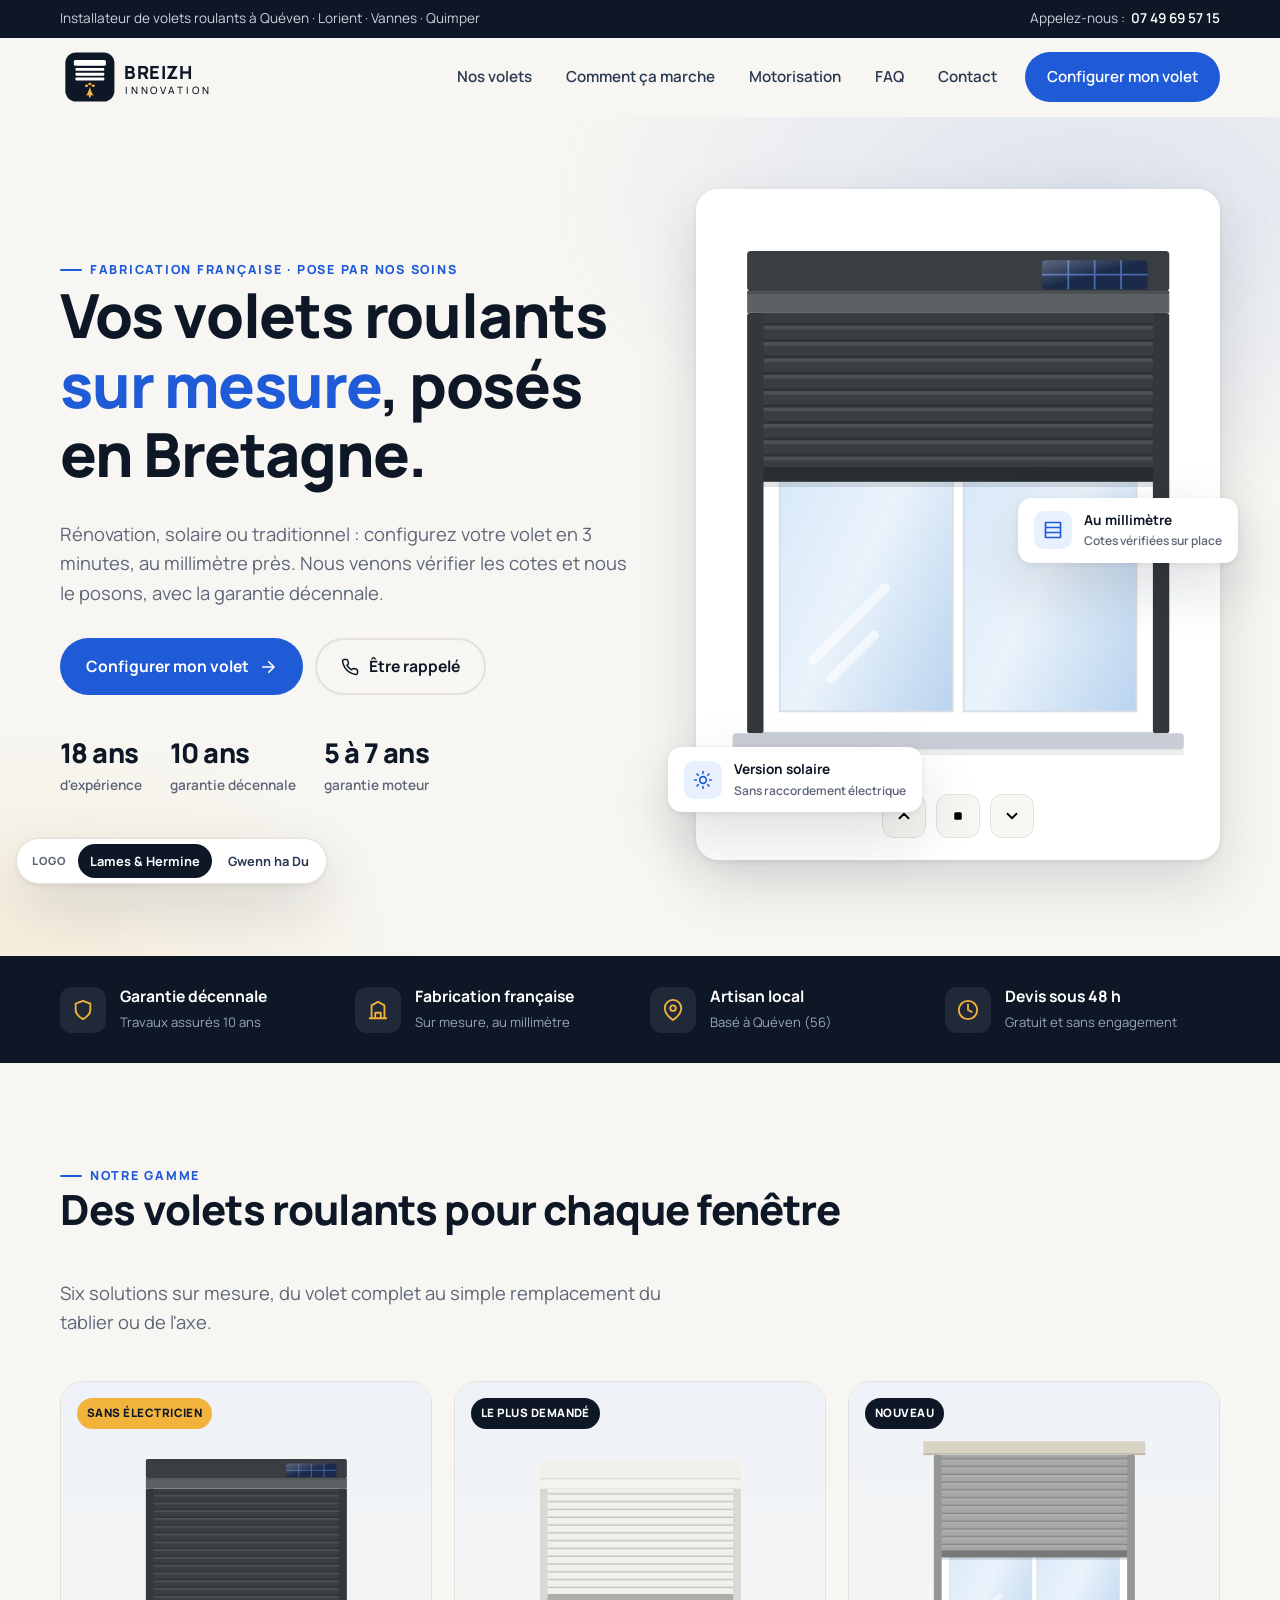
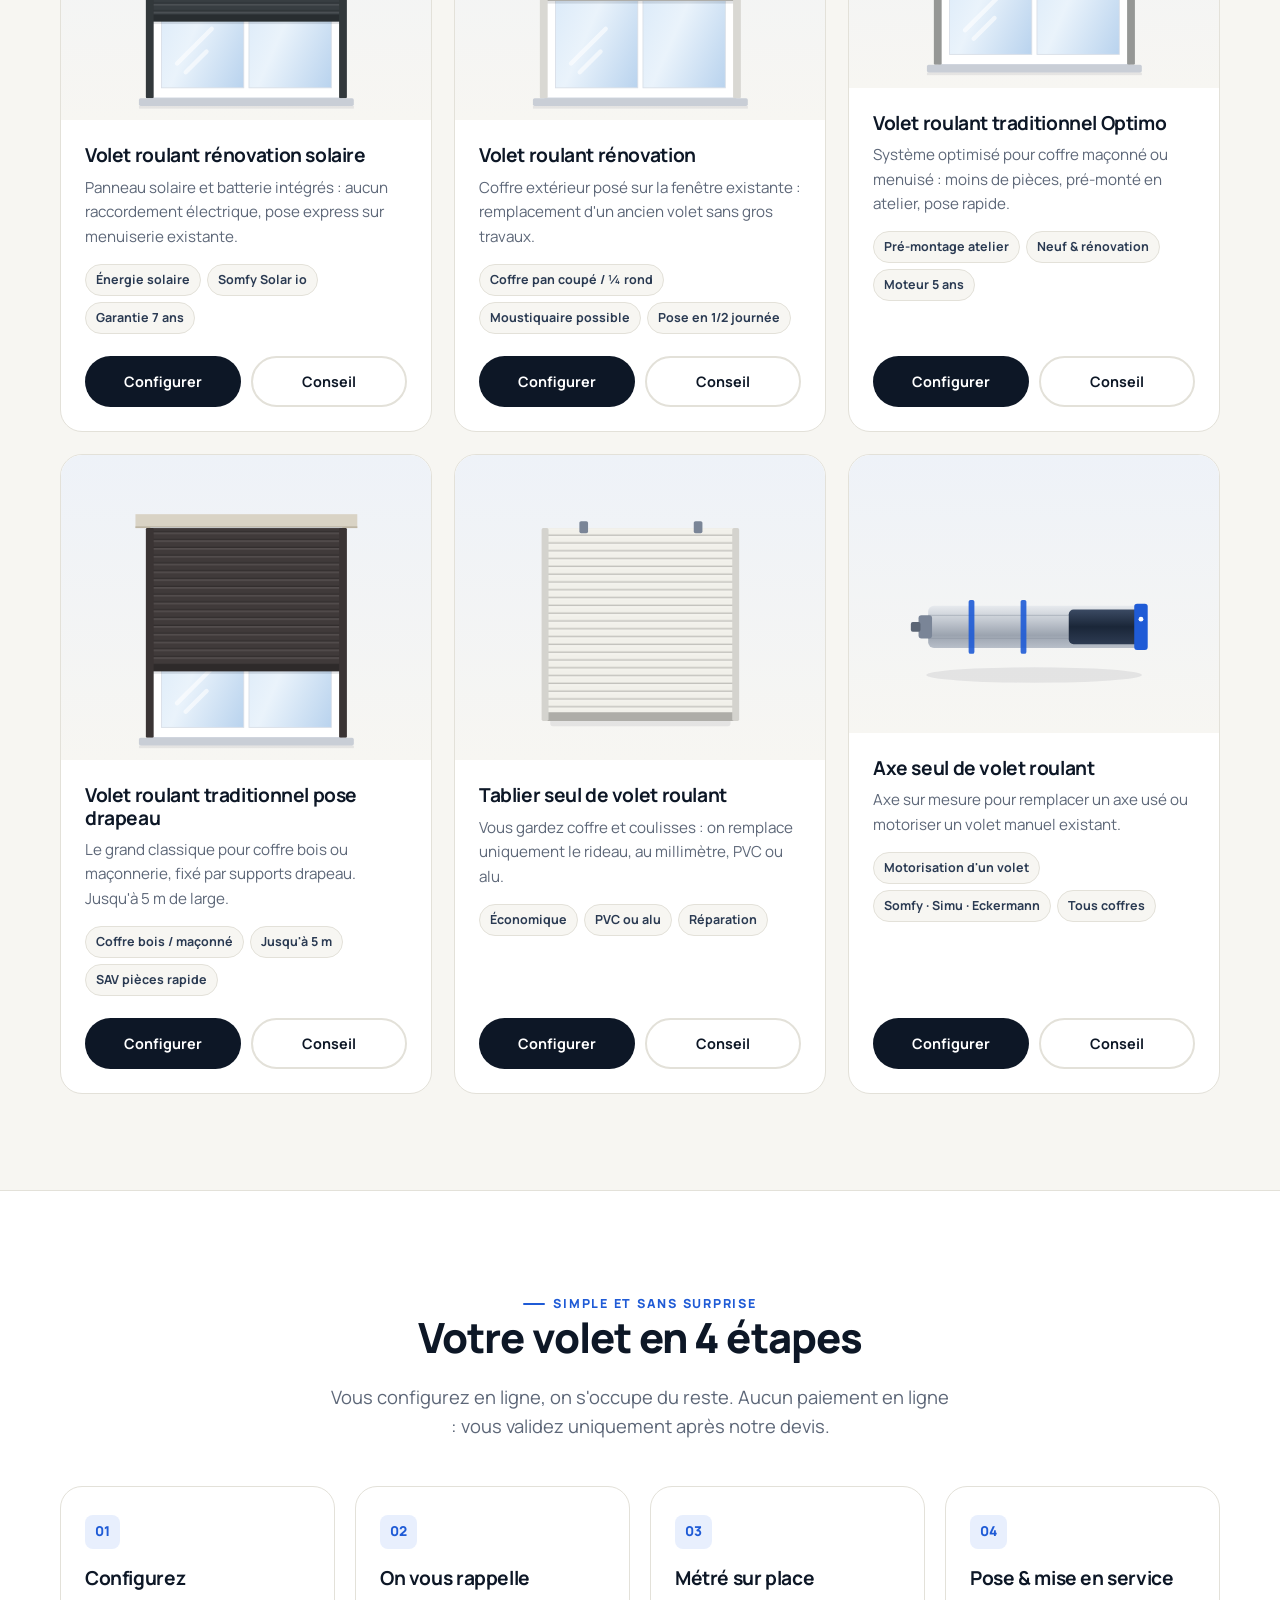
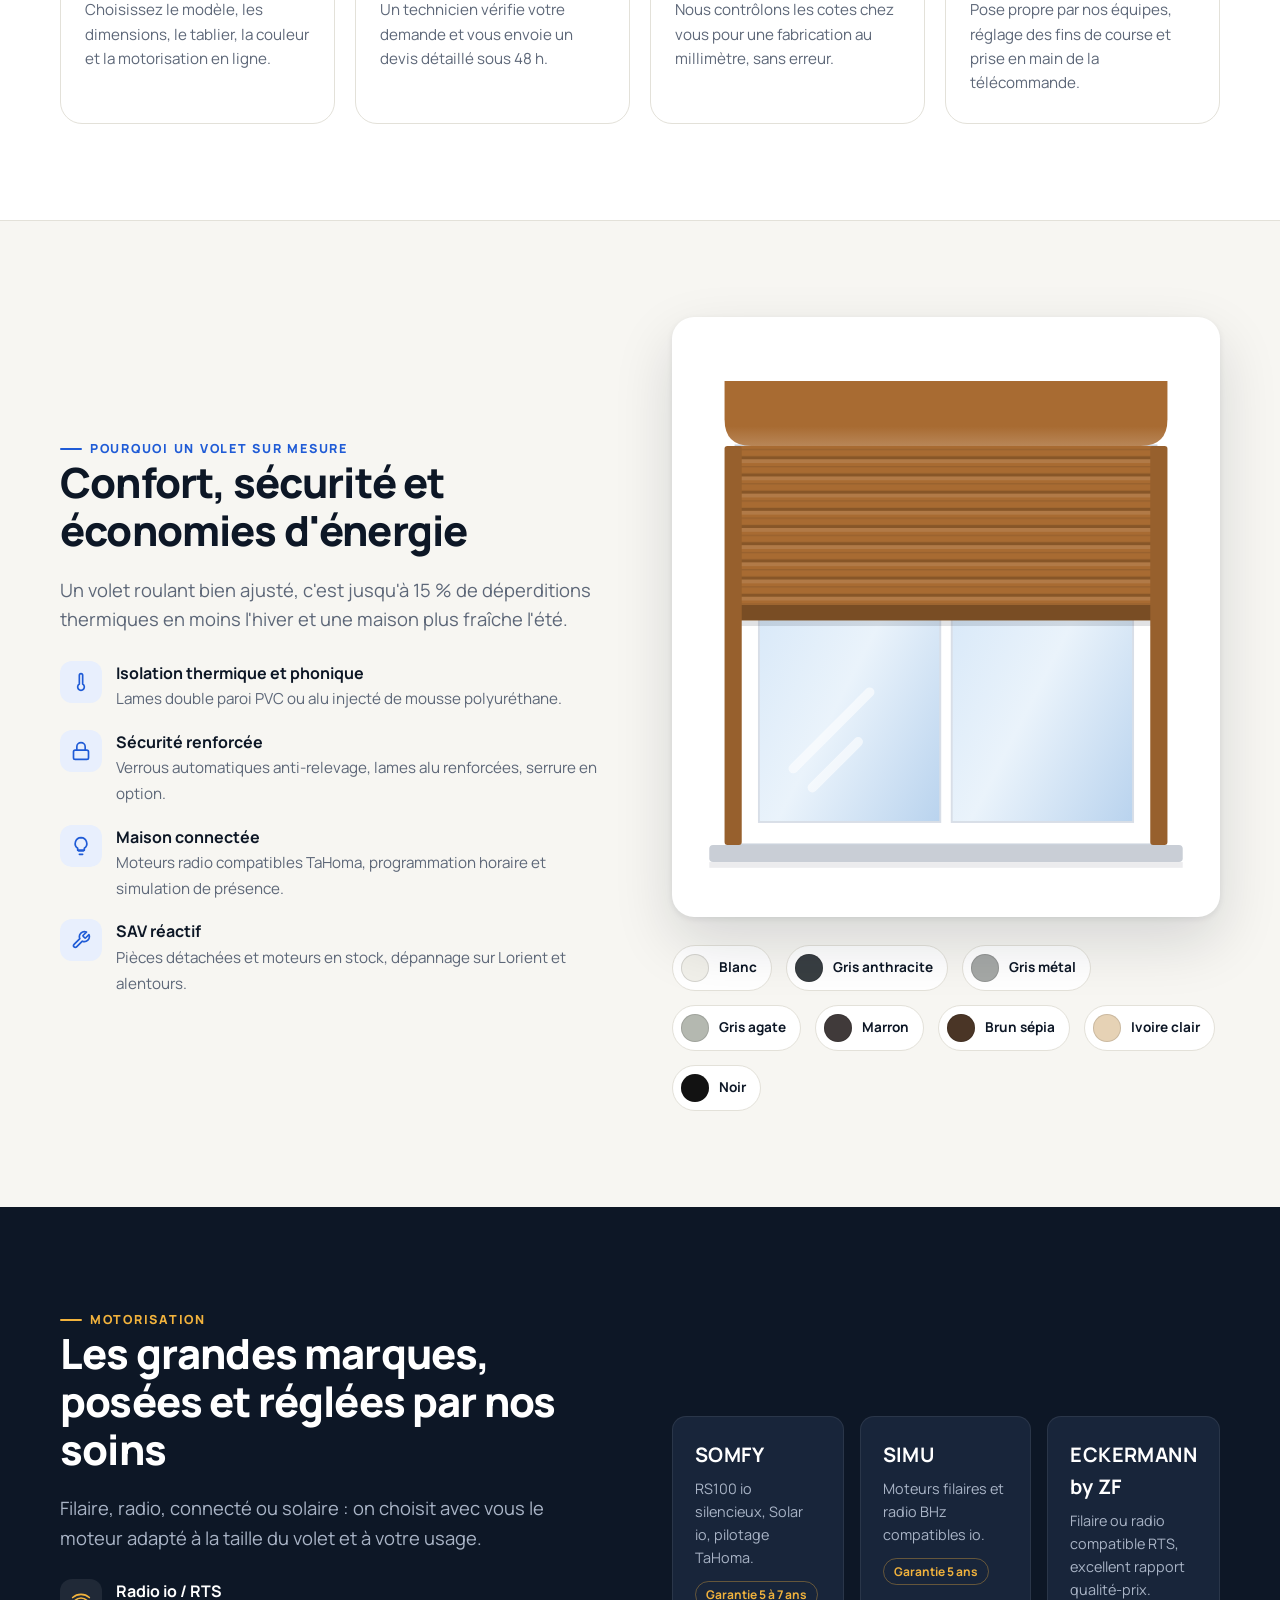
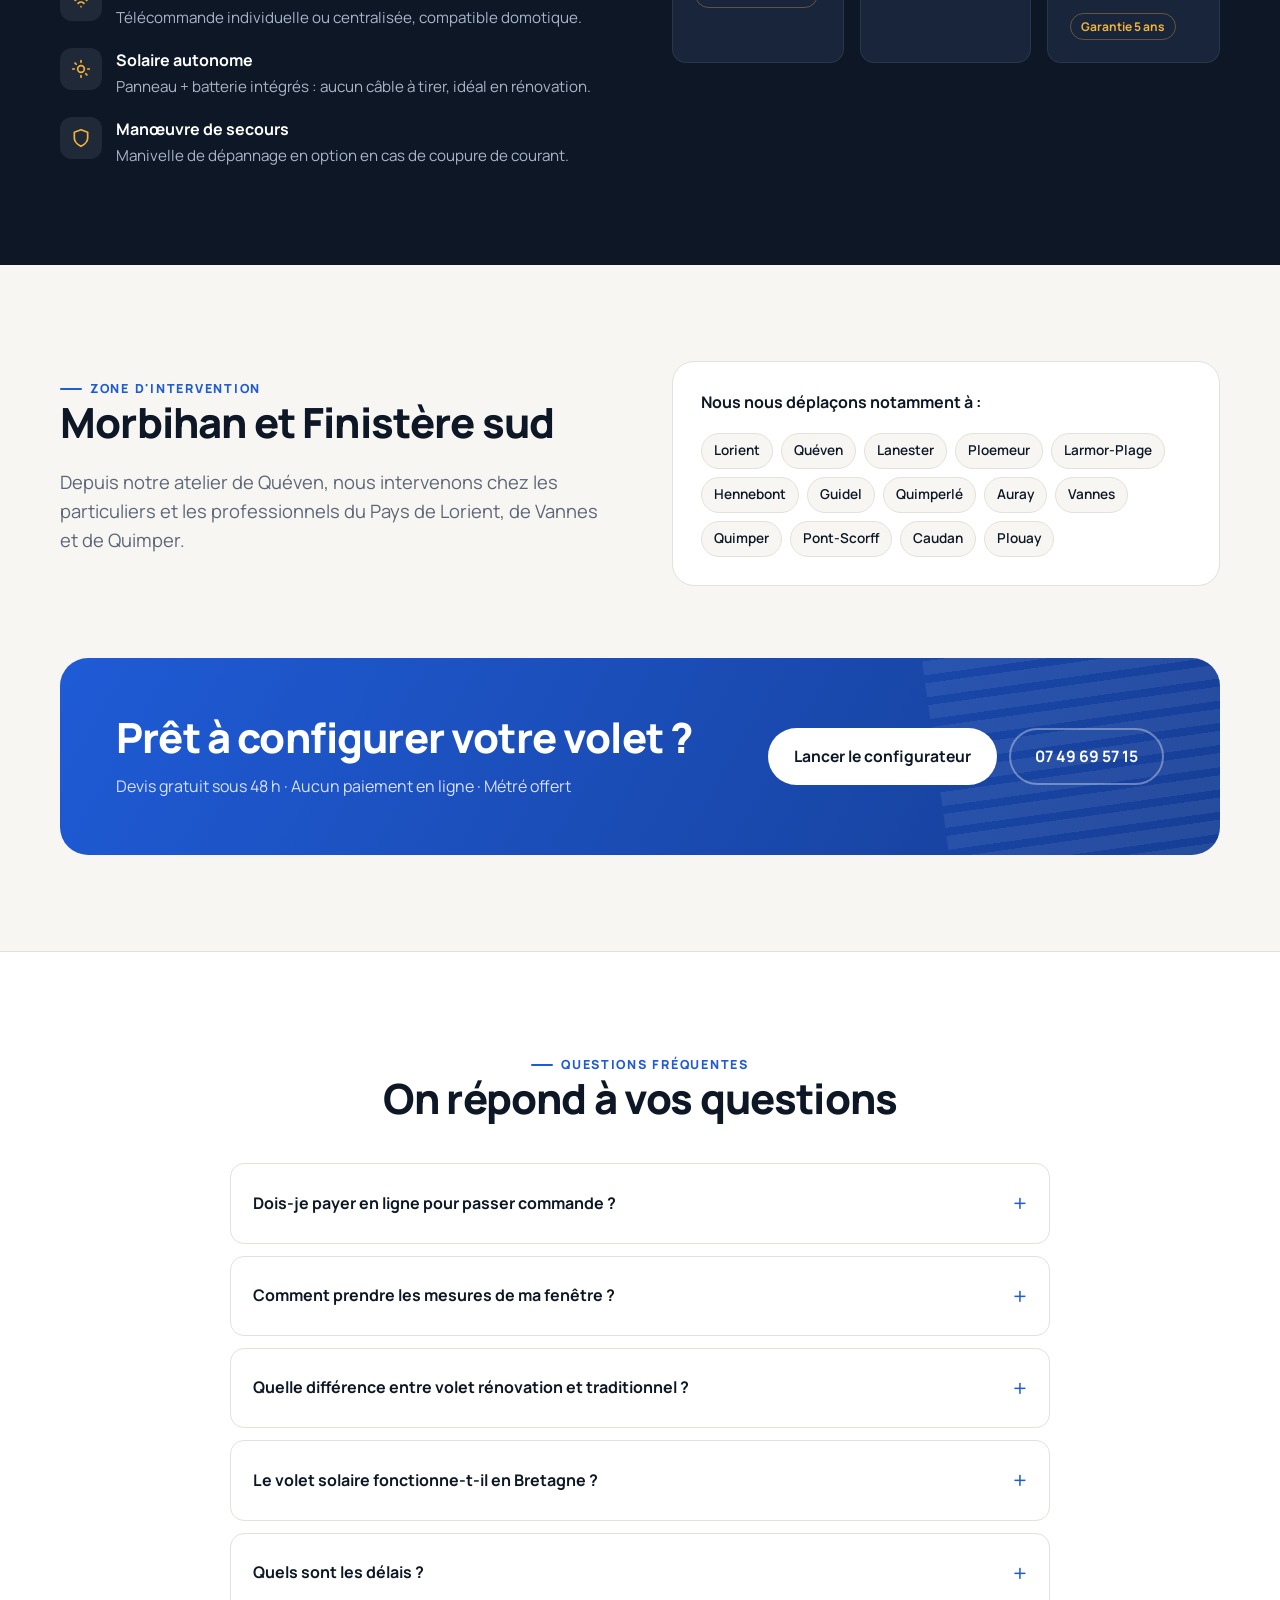
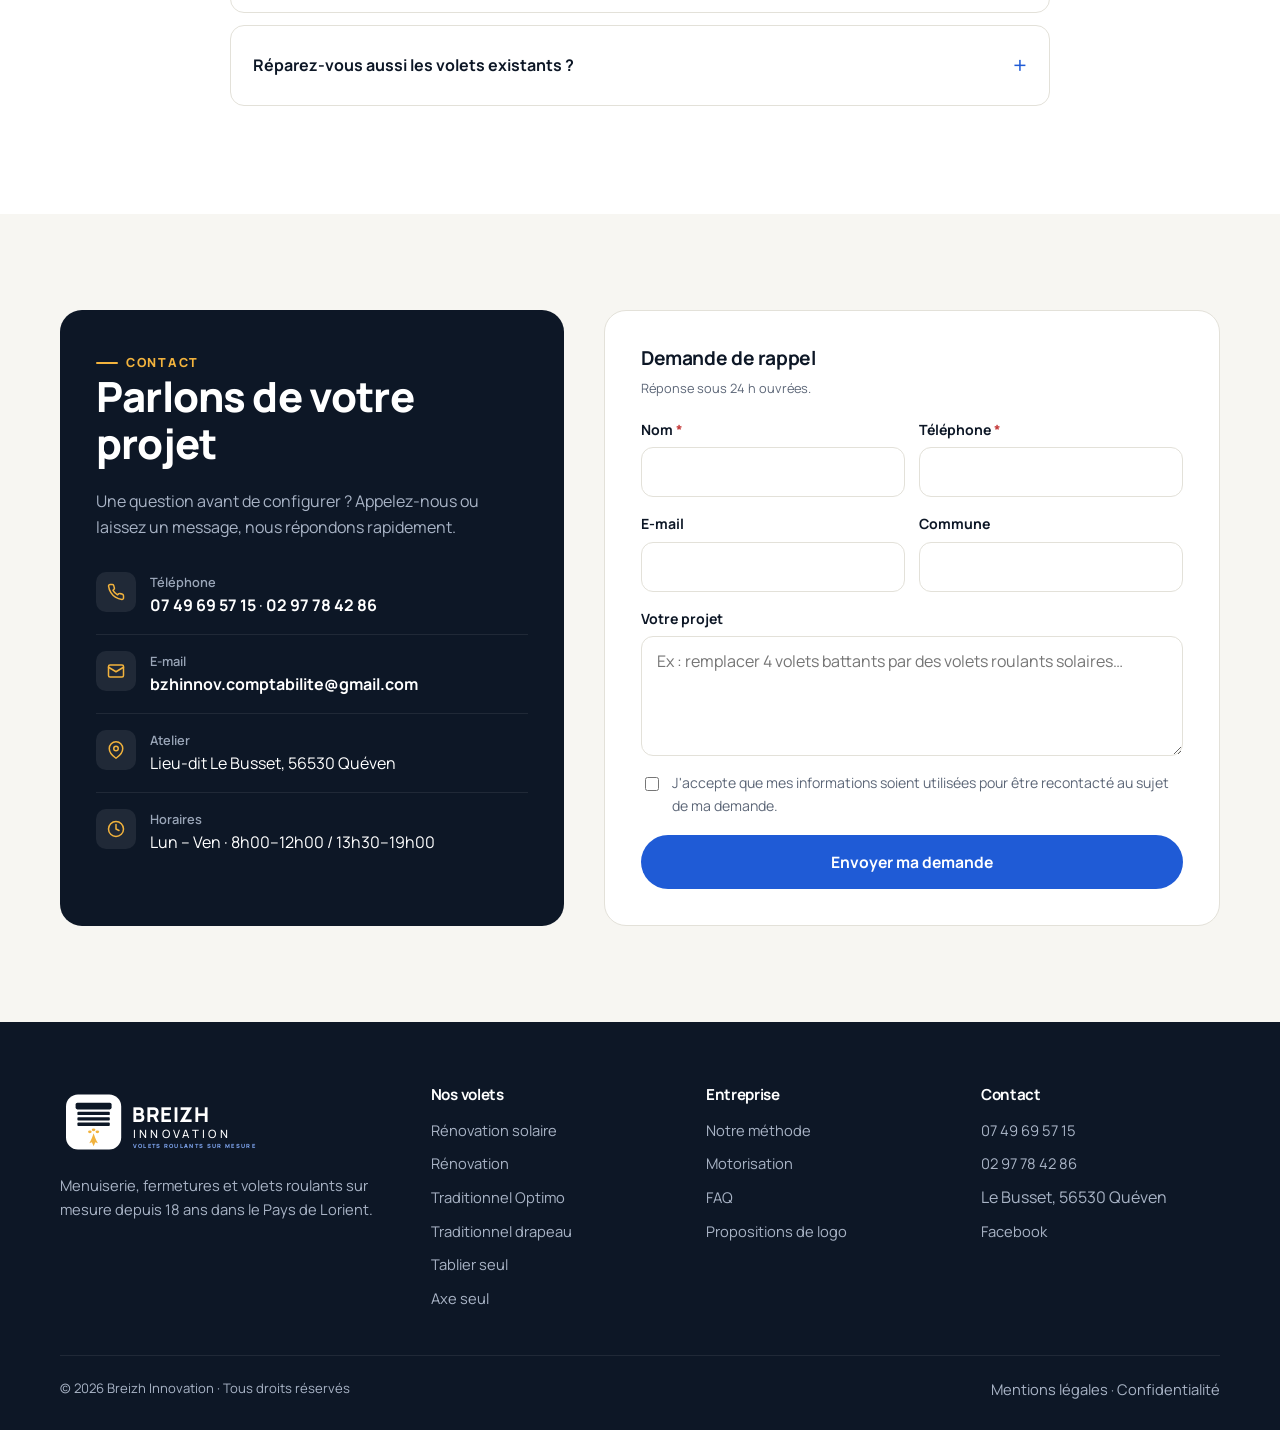
==== index.html @ 9091b559 "Site Breizh Innovation : volets roulants sur mesure Co-Authored-By: Claude Opus 5.5 <noreply@anthrop" ====
<!doctype html>
<html lang="fr">
<head>
<meta charset="utf-8">
<meta name="viewport" content="width=device-width, initial-scale=1">
<meta name="robots" content="noindex">
<title>Breizh Innovation — Volets roulants sur mesure à Lorient, Vannes, Quimper</title>
<meta name="description" content="Breizh Innovation, installateur de volets roulants sur mesure dans le Morbihan et le Finistère. Rénovation, solaire, traditionnel, motorisation Somfy, Simu, Eckermann. Devis gratuit en ligne.">
<link rel="icon" href="assets/favicon.svg" type="image/svg+xml">
<link rel="preconnect" href="https://fonts.googleapis.com">
<link rel="preconnect" href="https://fonts.gstatic.com" crossorigin>
<link href="https://fonts.googleapis.com/css2?family=Manrope:wght@400;500;600;700;800&display=swap" rel="stylesheet">
<link rel="stylesheet" href="assets/css/style.css">
</head>
<body>

<div class="topbar">
  <div class="container">
    <span class="hide-sm">Installateur de volets roulants à Quéven · Lorient · Vannes · Quimper</span>
    <span>Appelez-nous : <a href="tel:+33749695715">07 49 69 57 15</a></span>
  </div>
</div>

<header class="header">
  <div class="container">
    <a class="brand" href="index.html" aria-label="Breizh Innovation, accueil">
      <span class="brand-logo" data-logo="light"></span>
    </a>
    <button class="burger" aria-label="Menu" aria-expanded="false"><span></span><span></span><span></span></button>
    <nav class="nav" aria-label="Navigation principale">
      <a href="#produits">Nos volets</a>
      <a href="#methode">Comment ça marche</a>
      <a href="#motorisation">Motorisation</a>
      <a href="#faq">FAQ</a>
      <a href="#contact">Contact</a>
      <a class="btn btn-primary" href="commande.html">Configurer mon volet</a>
    </nav>
  </div>
</header>

<main>
  <!-- HERO -->
  <section class="hero">
    <div class="container">
      <div>
        <span class="eyebrow">Fabrication française · Pose par nos soins</span>
        <h1>Vos volets roulants <span>sur mesure</span>, posés en Bretagne.</h1>
        <p class="lead">Rénovation, solaire ou traditionnel : configurez votre volet en 3 minutes, au millimètre près. Nous venons vérifier les cotes et nous le posons, avec la garantie décennale.</p>
        <div class="hero-ctas">
          <a class="btn btn-primary" href="commande.html">
            Configurer mon volet
            <svg viewBox="0 0 24 24" fill="none" stroke="currentColor" stroke-width="2.2" stroke-linecap="round" stroke-linejoin="round"><path d="M5 12h14M13 5l7 7-7 7"/></svg>
          </a>
          <a class="btn btn-ghost" href="tel:+33749695715">
            <svg viewBox="0 0 24 24" fill="none" stroke="currentColor" stroke-width="2" stroke-linecap="round" stroke-linejoin="round"><path d="M22 16.9v3a2 2 0 0 1-2.2 2 19.8 19.8 0 0 1-8.6-3.1 19.5 19.5 0 0 1-6-6A19.8 19.8 0 0 1 2.1 4.2 2 2 0 0 1 4.1 2h3a2 2 0 0 1 2 1.7c.1.9.4 1.8.7 2.7a2 2 0 0 1-.5 2.1L8 9.8a16 16 0 0 0 6 6l1.3-1.3a2 2 0 0 1 2.1-.4c.9.3 1.8.6 2.7.7a2 2 0 0 1 1.7 2z"/></svg>
            Être rappelé
          </a>
        </div>
        <div class="hero-proof">
          <div><strong>18 ans</strong><small>d'expérience</small></div>
          <div><strong>10 ans</strong><small>garantie décennale</small></div>
          <div><strong>5 à 7 ans</strong><small>garantie moteur</small></div>
        </div>
      </div>

      <div class="hero-visual">
        <div class="hero-card">
          <div id="heroShutter" aria-live="off"></div>
          <div class="hero-remote" aria-label="Télécommande de démonstration">
            <button type="button" data-dir="up" aria-label="Ouvrir le volet"><svg viewBox="0 0 24 24" fill="none" stroke="currentColor" stroke-width="2.4" stroke-linecap="round" stroke-linejoin="round"><path d="m18 15-6-6-6 6"/></svg></button>
            <button type="button" data-dir="stop" aria-label="Arrêter le volet"><svg viewBox="0 0 24 24" fill="currentColor"><rect x="7" y="7" width="10" height="10" rx="2"/></svg></button>
            <button type="button" data-dir="down" aria-label="Fermer le volet"><svg viewBox="0 0 24 24" fill="none" stroke="currentColor" stroke-width="2.4" stroke-linecap="round" stroke-linejoin="round"><path d="m6 9 6 6 6-6"/></svg></button>
          </div>
        </div>
        <div class="hero-badge b1">
          <span class="ico"><svg viewBox="0 0 24 24" fill="none" stroke="currentColor" stroke-width="2" stroke-linecap="round" stroke-linejoin="round"><circle cx="12" cy="12" r="4"/><path d="M12 2v2M12 20v2M4.9 4.9l1.4 1.4M17.7 17.7l1.4 1.4M2 12h2M20 12h2M4.9 19.1l1.4-1.4M17.7 6.3l1.4-1.4"/></svg></span>
          <div>Version solaire<small>Sans raccordement électrique</small></div>
        </div>
        <div class="hero-badge b2">
          <span class="ico"><svg viewBox="0 0 24 24" fill="none" stroke="currentColor" stroke-width="2" stroke-linecap="round" stroke-linejoin="round"><path d="M21 3H3v18h18zM3 9h18M3 15h18"/></svg></span>
          <div>Au millimètre<small>Cotes vérifiées sur place</small></div>
        </div>
      </div>
    </div>
  </section>

  <!-- TRUST -->
  <section class="trust" aria-label="Nos engagements">
    <div class="container">
      <div class="trust-item"><span class="ico"><svg viewBox="0 0 24 24" fill="none" stroke="currentColor" stroke-width="2" stroke-linecap="round" stroke-linejoin="round"><path d="M12 22s8-4 8-10V5l-8-3-8 3v7c0 6 8 10 8 10z"/></svg></span><div><strong>Garantie décennale</strong><small>Travaux assurés 10 ans</small></div></div>
      <div class="trust-item"><span class="ico"><svg viewBox="0 0 24 24" fill="none" stroke="currentColor" stroke-width="2" stroke-linecap="round" stroke-linejoin="round"><path d="M3 21h18M5 21V7l7-4 7 4v14M9 21v-6h6v6"/></svg></span><div><strong>Fabrication française</strong><small>Sur mesure, au millimètre</small></div></div>
      <div class="trust-item"><span class="ico"><svg viewBox="0 0 24 24" fill="none" stroke="currentColor" stroke-width="2" stroke-linecap="round" stroke-linejoin="round"><path d="M21 10c0 7-9 13-9 13s-9-6-9-13a9 9 0 0 1 18 0z"/><circle cx="12" cy="10" r="3"/></svg></span><div><strong>Artisan local</strong><small>Basé à Quéven (56)</small></div></div>
      <div class="trust-item"><span class="ico"><svg viewBox="0 0 24 24" fill="none" stroke="currentColor" stroke-width="2" stroke-linecap="round" stroke-linejoin="round"><circle cx="12" cy="12" r="10"/><path d="M12 6v6l4 2"/></svg></span><div><strong>Devis sous 48 h</strong><small>Gratuit et sans engagement</small></div></div>
    </div>
  </section>

  <!-- PRODUITS -->
  <section class="section" id="produits">
    <div class="container">
      <div class="section-head">
        <div>
          <span class="eyebrow">Notre gamme</span>
          <h2>Des volets roulants pour chaque fenêtre</h2>
        </div>
        <p class="lead">Six solutions sur mesure, du volet complet au simple remplacement du tablier ou de l'axe.</p>
      </div>
      <div class="products" id="productGrid"></div>
    </div>
  </section>

  <!-- METHODE -->
  <section class="section" id="methode" style="background:#fff;border-top:1px solid var(--line);border-bottom:1px solid var(--line)">
    <div class="container">
      <div class="center" style="margin-bottom:44px">
        <span class="eyebrow">Simple et sans surprise</span>
        <h2>Votre volet en 4 étapes</h2>
        <p class="lead">Vous configurez en ligne, on s'occupe du reste. Aucun paiement en ligne : vous validez uniquement après notre devis.</p>
      </div>
      <div class="steps">
        <div class="step reveal"><h3>Configurez</h3><p>Choisissez le modèle, les dimensions, le tablier, la couleur et la motorisation en ligne.</p></div>
        <div class="step reveal"><h3>On vous rappelle</h3><p>Un technicien vérifie votre demande et vous envoie un devis détaillé sous 48 h.</p></div>
        <div class="step reveal"><h3>Métré sur place</h3><p>Nous contrôlons les cotes chez vous pour une fabrication au millimètre, sans erreur.</p></div>
        <div class="step reveal"><h3>Pose & mise en service</h3><p>Pose propre par nos équipes, réglage des fins de course et prise en main de la télécommande.</p></div>
      </div>
    </div>
  </section>

  <!-- AVANTAGES -->
  <section class="section">
    <div class="container split">
      <div class="reveal">
        <span class="eyebrow">Pourquoi un volet sur mesure</span>
        <h2>Confort, sécurité et économies d'énergie</h2>
        <p class="lead">Un volet roulant bien ajusté, c'est jusqu'à 15 % de déperditions thermiques en moins l'hiver et une maison plus fraîche l'été.</p>
        <ul class="feature-list">
          <li><span class="ico"><svg viewBox="0 0 24 24" fill="none" stroke="currentColor" stroke-width="2" stroke-linecap="round" stroke-linejoin="round"><path d="M14 4v10.5a4 4 0 1 1-4 0V4a2 2 0 0 1 4 0z"/></svg></span><div><strong>Isolation thermique et phonique</strong><span>Lames double paroi PVC ou alu injecté de mousse polyuréthane.</span></div></li>
          <li><span class="ico"><svg viewBox="0 0 24 24" fill="none" stroke="currentColor" stroke-width="2" stroke-linecap="round" stroke-linejoin="round"><rect x="3" y="11" width="18" height="11" rx="2"/><path d="M7 11V7a5 5 0 0 1 10 0v4"/></svg></span><div><strong>Sécurité renforcée</strong><span>Verrous automatiques anti-relevage, lames alu renforcées, serrure en option.</span></div></li>
          <li><span class="ico"><svg viewBox="0 0 24 24" fill="none" stroke="currentColor" stroke-width="2" stroke-linecap="round" stroke-linejoin="round"><path d="M9 18h6M10 22h4M12 2a7 7 0 0 0-4 12.7V17h8v-2.3A7 7 0 0 0 12 2z"/></svg></span><div><strong>Maison connectée</strong><span>Moteurs radio compatibles TaHoma, programmation horaire et simulation de présence.</span></div></li>
          <li><span class="ico"><svg viewBox="0 0 24 24" fill="none" stroke="currentColor" stroke-width="2" stroke-linecap="round" stroke-linejoin="round"><path d="M14.7 6.3a1 1 0 0 0 0 1.4l1.6 1.6a1 1 0 0 0 1.4 0l3.8-3.8a6 6 0 0 1-7.9 7.9l-6.9 6.9a2.1 2.1 0 0 1-3-3l6.9-6.9a6 6 0 0 1 7.9-7.9z"/></svg></span><div><strong>SAV réactif</strong><span>Pièces détachées et moteurs en stock, dépannage sur Lorient et alentours.</span></div></li>
        </ul>
      </div>
      <div class="reveal">
        <div class="hero-card">
          <div data-shutter='{"color":"chene","open":0.55,"coffre":"quart","ratio":0.95}'></div>
        </div>
        <div class="swatch-band" id="swatchBand"></div>
      </div>
    </div>
  </section>

  <!-- MOTORISATION -->
  <section class="section dark" id="motorisation">
    <div class="container split">
      <div class="reveal">
        <span class="eyebrow">Motorisation</span>
        <h2>Les grandes marques, posées et réglées par nos soins</h2>
        <p class="lead">Filaire, radio, connecté ou solaire : on choisit avec vous le moteur adapté à la taille du volet et à votre usage.</p>
        <ul class="feature-list">
          <li><span class="ico"><svg viewBox="0 0 24 24" fill="none" stroke="currentColor" stroke-width="2" stroke-linecap="round" stroke-linejoin="round"><path d="M5 12.5a10 10 0 0 1 14 0M8.5 16a5 5 0 0 1 7 0M2 9a15 15 0 0 1 20 0M12 20h.01"/></svg></span><div><strong>Radio io / RTS</strong><span>Télécommande individuelle ou centralisée, compatible domotique.</span></div></li>
          <li><span class="ico"><svg viewBox="0 0 24 24" fill="none" stroke="currentColor" stroke-width="2" stroke-linecap="round" stroke-linejoin="round"><circle cx="12" cy="12" r="4"/><path d="M12 2v2M12 20v2M4.9 4.9l1.4 1.4M17.7 17.7l1.4 1.4M2 12h2M20 12h2"/></svg></span><div><strong>Solaire autonome</strong><span>Panneau + batterie intégrés : aucun câble à tirer, idéal en rénovation.</span></div></li>
          <li><span class="ico"><svg viewBox="0 0 24 24" fill="none" stroke="currentColor" stroke-width="2" stroke-linecap="round" stroke-linejoin="round"><path d="M12 22s8-4 8-10V5l-8-3-8 3v7c0 6 8 10 8 10z"/></svg></span><div><strong>Manœuvre de secours</strong><span>Manivelle de dépannage en option en cas de coupure de courant.</span></div></li>
        </ul>
      </div>
      <div class="motors reveal">
        <div class="motor"><strong>SOMFY</strong><p>RS100 io silencieux, Solar io, pilotage TaHoma.</p><span class="pill">Garantie 5 à 7 ans</span></div>
        <div class="motor"><strong>SIMU</strong><p>Moteurs filaires et radio BHz compatibles io.</p><span class="pill">Garantie 5 ans</span></div>
        <div class="motor"><strong>ECKERMANN by ZF</strong><p>Filaire ou radio compatible RTS, excellent rapport qualité-prix.</p><span class="pill">Garantie 5 ans</span></div>
      </div>
    </div>
  </section>

  <!-- ZONE + CTA -->
  <section class="section">
    <div class="container">
      <div class="split" style="margin-bottom:72px">
        <div class="reveal">
          <span class="eyebrow">Zone d'intervention</span>
          <h2>Morbihan et Finistère sud</h2>
          <p class="lead">Depuis notre atelier de Quéven, nous intervenons chez les particuliers et les professionnels du Pays de Lorient, de Vannes et de Quimper.</p>
        </div>
        <div class="zone-card reveal">
          <strong>Nous nous déplaçons notamment à :</strong>
          <div class="cities">
            <span>Lorient</span><span>Quéven</span><span>Lanester</span><span>Ploemeur</span><span>Larmor-Plage</span><span>Hennebont</span><span>Guidel</span><span>Quimperlé</span><span>Auray</span><span>Vannes</span><span>Quimper</span><span>Pont-Scorff</span><span>Caudan</span><span>Plouay</span>
          </div>
        </div>
      </div>
      <div class="cta-band reveal">
        <div style="position:relative;z-index:1">
          <h2>Prêt à configurer votre volet ?</h2>
          <p>Devis gratuit sous 48 h · Aucun paiement en ligne · Métré offert</p>
        </div>
        <div class="actions">
          <a class="btn btn-light" href="commande.html">Lancer le configurateur</a>
          <a class="btn btn-outline-light" href="tel:+33749695715">07 49 69 57 15</a>
        </div>
      </div>
    </div>
  </section>

  <!-- FAQ -->
  <section class="section" id="faq" style="background:#fff;border-top:1px solid var(--line)">
    <div class="container">
      <div class="center" style="margin-bottom:40px">
        <span class="eyebrow">Questions fréquentes</span>
        <h2>On répond à vos questions</h2>
      </div>
      <div class="faq">
        <details><summary>Dois-je payer en ligne pour passer commande ?</summary><p>Non. Le configurateur nous transmet votre demande. Nous vous rappelons, vérifions les cotes sur place puis vous envoyons un devis définitif. Le règlement se fait directement avec nous, une fois le devis accepté.</p></details>
        <details><summary>Comment prendre les mesures de ma fenêtre ?</summary><p>Indiquez des cotes approximatives en millimètres : largeur et hauteur de la fenêtre ou de l'ancien volet. Pas d'inquiétude, un technicien Breizh Innovation passe toujours vérifier les dimensions avant la fabrication.</p></details>
        <details><summary>Quelle différence entre volet rénovation et traditionnel ?</summary><p>Le volet rénovation possède un coffre visible posé à l'extérieur, sur la fenêtre existante : idéal pour remplacer d'anciens volets sans travaux. Le volet traditionnel s'intègre dans un coffre déjà présent (bois ou maçonnerie), le plus souvent en construction neuve.</p></details>
        <details><summary>Le volet solaire fonctionne-t-il en Bretagne ?</summary><p>Oui. La batterie offre une grande autonomie même par faible ensoleillement : le panneau a seulement besoin de lumière du jour, pas de plein soleil. C'est la solution idéale quand il n'y a pas d'alimentation électrique près de la fenêtre.</p></details>
        <details><summary>Quels sont les délais ?</summary><p>Comptez en général 2 à 4 semaines entre la validation du devis et la pose, selon le modèle et la saison. Les tabliers et axes seuls sont souvent plus rapides.</p></details>
        <details><summary>Réparez-vous aussi les volets existants ?</summary><p>Oui, Breizh Innovation assure le dépannage et la réparation de volets roulants toutes marques : changement de moteur, d'axe, de lames ou de tablier complet.</p></details>
      </div>
    </div>
  </section>

  <!-- CONTACT -->
  <section class="section" id="contact">
    <div class="container contact-grid">
      <div class="info-card reveal">
        <span class="eyebrow" style="color:var(--gold)">Contact</span>
        <h2 style="color:#fff">Parlons de votre projet</h2>
        <p style="color:#A9B4C6">Une question avant de configurer ? Appelez-nous ou laissez un message, nous répondons rapidement.</p>
        <div class="info-row"><span class="ico"><svg viewBox="0 0 24 24" fill="none" stroke="currentColor" stroke-width="2" stroke-linecap="round" stroke-linejoin="round"><path d="M22 16.9v3a2 2 0 0 1-2.2 2 19.8 19.8 0 0 1-8.6-3.1 19.5 19.5 0 0 1-6-6A19.8 19.8 0 0 1 2.1 4.2 2 2 0 0 1 4.1 2h3a2 2 0 0 1 2 1.7c.1.9.4 1.8.7 2.7a2 2 0 0 1-.5 2.1L8 9.8a16 16 0 0 0 6 6l1.3-1.3a2 2 0 0 1 2.1-.4c.9.3 1.8.6 2.7.7a2 2 0 0 1 1.7 2z"/></svg></span><div><small>Téléphone</small><a href="tel:+33749695715">07 49 69 57 15</a> · <a href="tel:+33297784286">02 97 78 42 86</a></div></div>
        <div class="info-row"><span class="ico"><svg viewBox="0 0 24 24" fill="none" stroke="currentColor" stroke-width="2" stroke-linecap="round" stroke-linejoin="round"><rect x="2" y="4" width="20" height="16" rx="2"/><path d="m22 7-10 6L2 7"/></svg></span><div><small>E-mail</small><a href="mailto:bzhinnov.comptabilite@gmail.com">bzhinnov.comptabilite@gmail.com</a></div></div>
        <div class="info-row"><span class="ico"><svg viewBox="0 0 24 24" fill="none" stroke="currentColor" stroke-width="2" stroke-linecap="round" stroke-linejoin="round"><path d="M21 10c0 7-9 13-9 13s-9-6-9-13a9 9 0 0 1 18 0z"/><circle cx="12" cy="10" r="3"/></svg></span><div><small>Atelier</small>Lieu-dit Le Busset, 56530 Quéven</div></div>
        <div class="info-row"><span class="ico"><svg viewBox="0 0 24 24" fill="none" stroke="currentColor" stroke-width="2" stroke-linecap="round" stroke-linejoin="round"><circle cx="12" cy="12" r="10"/><path d="M12 6v6l4 2"/></svg></span><div><small>Horaires</small>Lun – Ven · 8h00–12h00 / 13h30–19h00</div></div>
      </div>
      <form class="form-card reveal" id="contactForm" novalidate>
        <h3>Demande de rappel</h3>
        <p class="hint" style="margin-bottom:20px">Réponse sous 24 h ouvrées.</p>
        <div class="row-2">
          <div class="field"><label for="cName">Nom <span class="req">*</span></label><input class="input" id="cName" name="nom" required autocomplete="name"></div>
          <div class="field"><label for="cPhone">Téléphone <span class="req">*</span></label><input class="input" id="cPhone" name="tel" type="tel" required autocomplete="tel"></div>
        </div>
        <div class="row-2">
          <div class="field"><label for="cEmail">E-mail</label><input class="input" id="cEmail" name="email" type="email" autocomplete="email"></div>
          <div class="field"><label for="cCity">Commune</label><input class="input" id="cCity" name="ville" autocomplete="address-level2"></div>
        </div>
        <div class="field"><label for="cMsg">Votre projet</label><textarea class="input" id="cMsg" name="message" placeholder="Ex : remplacer 4 volets battants par des volets roulants solaires…"></textarea></div>
        <label class="check"><input type="checkbox" required id="cRgpd"> J'accepte que mes informations soient utilisées pour être recontacté au sujet de ma demande.</label>
        <button class="btn btn-primary btn-block" type="submit">Envoyer ma demande</button>
      </form>
    </div>
  </section>
</main>

<footer class="footer">
  <div class="container">
    <div class="footer-grid">
      <div>
        <a class="brand" href="index.html"><span class="brand-logo" data-logo="dark"></span></a>
        <p style="margin-top:16px;font-size:.92rem">Menuiserie, fermetures et volets roulants sur mesure depuis 18 ans dans le Pays de Lorient.</p>
      </div>
      <div><h4>Nos volets</h4><ul id="footerProducts"></ul></div>
      <div><h4>Entreprise</h4><ul><li><a href="#methode">Notre méthode</a></li><li><a href="#motorisation">Motorisation</a></li><li><a href="#faq">FAQ</a></li><li><a href="logos.html">Propositions de logo</a></li></ul></div>
      <div><h4>Contact</h4><ul><li><a href="tel:+33749695715">07 49 69 57 15</a></li><li><a href="tel:+33297784286">02 97 78 42 86</a></li><li>Le Busset, 56530 Quéven</li><li><a href="https://www.facebook.com/Breizh-Innovation-106490024116001/" target="_blank" rel="noopener">Facebook</a></li></ul></div>
    </div>
    <div class="footer-bottom">
      <span>© <span data-year></span> Breizh Innovation · Tous droits réservés</span>
      <span><a href="#">Mentions légales</a> · <a href="#">Confidentialité</a></span>
    </div>
  </div>
</footer>

<script src="assets/js/common.js"></script>
<script src="assets/js/home.js"></script>
</body>
</html>
---- assets/css/style.css ----
/* ==========================================================
   Breizh Innovation — Volets roulants sur mesure
   ========================================================== */
:root{
  --ink:#0D1726;
  --ink-2:#18253A;
  --ink-3:#2A3A52;
  --paper:#F7F6F2;
  --white:#FFFFFF;
  --line:#E3E1D9;
  --muted:#5D6778;
  --accent:#1F5BD6;
  --accent-dark:#1747A8;
  --accent-soft:#E8EFFD;
  --gold:#F2B33D;
  --ok:#1E8E5A;
  --danger:#C53B3B;
  --radius:14px;
  --radius-lg:22px;
  --shadow:0 1px 2px rgba(13,23,38,.06),0 8px 24px rgba(13,23,38,.06);
  --shadow-lg:0 2px 6px rgba(13,23,38,.08),0 24px 60px rgba(13,23,38,.14);
  --font:"Manrope",system-ui,-apple-system,"Segoe UI",Roboto,sans-serif;
  --max:1200px;
}
*{box-sizing:border-box}
html{scroll-behavior:smooth}
body{margin:0;font-family:var(--font);color:var(--ink);background:var(--paper);line-height:1.6;-webkit-font-smoothing:antialiased;font-size:16px}
img,svg{display:block;max-width:100%}
a{color:inherit}
h1,h2,h3,h4{line-height:1.15;margin:0 0 .5em;letter-spacing:-.02em}
h1{font-size:clamp(2.2rem,5vw,3.8rem);font-weight:800}
h2{font-size:clamp(1.8rem,3.4vw,2.6rem);font-weight:800}
h3{font-size:1.2rem;font-weight:700}
p{margin:0 0 1em}
.container{width:100%;max-width:var(--max);margin:0 auto;padding:0 20px}
.eyebrow{display:inline-flex;align-items:center;gap:8px;font-size:.78rem;font-weight:800;letter-spacing:.14em;text-transform:uppercase;color:var(--accent)}
.eyebrow::before{content:"";width:22px;height:2px;background:currentColor;border-radius:2px}
.lead{font-size:1.15rem;color:var(--muted);max-width:620px}
.section{padding:96px 0}
.section-head{display:flex;justify-content:space-between;align-items:end;gap:24px;margin-bottom:44px;flex-wrap:wrap}
.section-head p{margin:0}
.center{text-align:center}
.center .lead{margin-inline:auto}

/* Buttons */
.btn{display:inline-flex;align-items:center;justify-content:center;gap:10px;padding:14px 24px;border-radius:999px;font-weight:700;font-size:.98rem;text-decoration:none;border:2px solid transparent;cursor:pointer;transition:.2s ease;font-family:inherit;white-space:nowrap}
.btn svg{width:18px;height:18px}
.btn-primary{background:var(--accent);color:#fff}
.btn-primary:hover{background:var(--accent-dark);transform:translateY(-1px);box-shadow:0 10px 24px rgba(31,91,214,.3)}
.btn-dark{background:var(--ink);color:#fff}
.btn-dark:hover{background:var(--ink-3)}
.btn-ghost{background:transparent;border-color:var(--line);color:var(--ink)}
.btn-ghost:hover{border-color:var(--ink)}
.btn-light{background:#fff;color:var(--ink)}
.btn-light:hover{background:var(--paper)}
.btn-outline-light{border-color:rgba(255,255,255,.35);color:#fff}
.btn-outline-light:hover{border-color:#fff}
.btn-sm{padding:10px 18px;font-size:.9rem}
.btn-block{width:100%}
.btn[disabled]{opacity:.45;pointer-events:none}

/* Top bar & header */
.topbar{background:var(--ink);color:#C9D1DE;font-size:.85rem}
.topbar .container{display:flex;justify-content:space-between;gap:16px;padding-top:8px;padding-bottom:8px;flex-wrap:wrap}
.topbar a{text-decoration:none;color:#fff;font-weight:600}
.topbar span{display:inline-flex;align-items:center;gap:6px}
.header{position:sticky;top:0;z-index:50;background:rgba(247,246,242,.88);backdrop-filter:saturate(1.4) blur(14px);border-bottom:1px solid transparent;transition:.25s}
.header.scrolled{border-color:var(--line);background:rgba(255,255,255,.92)}
.header .container{display:flex;align-items:center;justify-content:space-between;height:78px;gap:20px}
.brand{display:flex;align-items:center;gap:12px;text-decoration:none}
.brand img{height:50px;width:auto;border-radius:4px}
.brand-logo{display:block;height:64px;min-width:150px}
.brand-logo svg{height:100%;width:auto}
.footer .brand-logo{height:72px}
.logo-switch{position:fixed;left:16px;bottom:16px;z-index:90;display:flex;align-items:center;gap:4px;background:#fff;border:1px solid var(--line);border-radius:999px;padding:5px;box-shadow:var(--shadow-lg);font-size:.8rem}
.logo-switch span{font-weight:800;color:var(--muted);padding:0 8px 0 10px;text-transform:uppercase;letter-spacing:.08em;font-size:.7rem}
.logo-switch button{border:0;background:none;font-family:inherit;font-weight:700;font-size:.8rem;padding:8px 12px;border-radius:999px;cursor:pointer;color:var(--ink-3)}
.logo-switch button[aria-pressed="true"]{background:var(--ink);color:#fff}
.brand-text{display:flex;flex-direction:column;line-height:1.05}
.brand-text strong{font-size:1.05rem;font-weight:800;letter-spacing:.02em}
.brand-text small{font-size:.72rem;color:var(--muted);font-weight:600;letter-spacing:.06em;text-transform:uppercase}
.nav{display:flex;align-items:center;gap:6px}
.nav a{white-space:nowrap;text-decoration:none;font-weight:600;font-size:.95rem;padding:10px 14px;border-radius:999px;color:var(--ink-3)}
.nav a:hover,.nav a.active{color:var(--ink);background:rgba(13,23,38,.06)}
.nav .btn{margin-left:8px;padding:11px 20px;color:#fff}
.nav .btn:hover{background:var(--accent-dark);color:#fff}
.burger{display:none;background:none;border:0;width:44px;height:44px;cursor:pointer;border-radius:10px}
.burger span{display:block;width:22px;height:2px;background:var(--ink);margin:5px auto;border-radius:2px;transition:.25s}

/* Hero */
.hero{position:relative;overflow:hidden;padding:72px 0 96px}
.hero::before{content:"";position:absolute;inset:0;background:radial-gradient(900px 500px at 85% 10%,rgba(31,91,214,.12),transparent 60%),radial-gradient(700px 400px at 0% 100%,rgba(242,179,61,.12),transparent 60%);pointer-events:none}
.hero .container{position:relative;display:grid;grid-template-columns:1.05fr .95fr;gap:56px;align-items:center}
.hero h1 span{color:var(--accent)}
.hero .lead{margin-bottom:30px}
.hero-ctas{display:flex;gap:12px;flex-wrap:wrap;margin-bottom:36px}
.hero-proof{display:flex;gap:28px;flex-wrap:wrap}
.hero-proof div{display:flex;flex-direction:column}
.hero-proof strong{font-size:1.7rem;font-weight:800;letter-spacing:-.02em}
.hero-proof small{color:var(--muted);font-size:.85rem;font-weight:600}
.hero-visual{position:relative}
.hero-card{background:#fff;border-radius:var(--radius-lg);box-shadow:var(--shadow-lg);padding:22px;position:relative}
.hero-card svg{width:100%;height:auto}
.hero-badge{position:absolute;background:#fff;border-radius:14px;box-shadow:var(--shadow-lg);padding:12px 16px;display:flex;align-items:center;gap:12px;font-size:.85rem;font-weight:700}
.hero-badge small{display:block;color:var(--muted);font-weight:600;font-size:.75rem}
.hero-badge .ico{width:38px;height:38px;border-radius:10px;display:grid;place-items:center;background:var(--accent-soft);color:var(--accent)}
.hero-badge .ico svg{width:20px;height:20px}
.hero-badge.b1{left:-28px;bottom:48px}
.hero-badge.b2{right:-18px;top:46%}
.hero-remote{display:flex;justify-content:center;gap:10px;margin-top:14px}
.hero-remote button{width:44px;height:44px;border-radius:12px;border:1px solid var(--line);background:var(--paper);cursor:pointer;display:grid;place-items:center;transition:.2s}
.hero-remote button:hover{background:var(--ink);color:#fff;border-color:var(--ink)}
.hero-remote button svg{width:18px;height:18px}

/* Trust strip */
.trust{background:var(--ink);color:#fff;padding:28px 0}
.trust .container{display:grid;grid-template-columns:repeat(4,1fr);gap:20px}
.trust-item{display:flex;align-items:center;gap:14px}
.trust-item .ico{flex:none;width:46px;height:46px;border-radius:12px;background:rgba(255,255,255,.08);display:grid;place-items:center;color:var(--gold)}
.trust-item .ico svg{width:22px;height:22px}
.trust-item strong{display:block;font-size:.98rem}
.trust-item small{color:#9AA6B8;font-size:.82rem}

/* Product cards */
.products{display:grid;grid-template-columns:repeat(3,1fr);gap:22px}
.product{background:#fff;border:1px solid var(--line);border-radius:var(--radius-lg);overflow:hidden;display:flex;flex-direction:column;transition:.25s}
.product:hover{transform:translateY(-4px);box-shadow:var(--shadow-lg);border-color:transparent}
.product-visual{background:linear-gradient(180deg,#EEF2F8,#F7F6F2);padding:26px 30px 0;position:relative;aspect-ratio:4/3;display:flex;align-items:flex-end;justify-content:center}
.product-visual svg{height:90%;width:auto;max-width:82%}
.product-tag{position:absolute;top:16px;left:16px;background:var(--ink);color:#fff;font-size:.72rem;font-weight:800;padding:6px 10px;border-radius:999px;letter-spacing:.04em;text-transform:uppercase}
.product-tag.gold{background:var(--gold);color:var(--ink)}
.product-body{padding:24px;display:flex;flex-direction:column;flex:1}
.product-body p{color:var(--muted);font-size:.95rem}
.product-feats{list-style:none;padding:0;margin:0 0 22px;display:flex;flex-wrap:wrap;gap:6px}
.product-feats li{font-size:.78rem;font-weight:700;background:var(--paper);border:1px solid var(--line);padding:5px 10px;border-radius:999px;color:var(--ink-3)}
.product-actions{margin-top:auto;display:flex;gap:10px}
.product-actions .btn{flex:1;padding:12px 16px;font-size:.9rem}

/* Steps */
.steps{display:grid;grid-template-columns:repeat(4,1fr);gap:20px;counter-reset:step}
.step{background:#fff;border:1px solid var(--line);border-radius:var(--radius-lg);padding:28px 24px;position:relative}
.step::before{counter-increment:step;content:"0" counter(step);font-size:.85rem;font-weight:800;color:var(--accent);background:var(--accent-soft);padding:6px 10px;border-radius:8px;display:inline-block;margin-bottom:18px}
.step p{color:var(--muted);font-size:.95rem;margin:0}

/* Split section */
.split{display:grid;grid-template-columns:1fr 1fr;gap:64px;align-items:center}
.feature-list{list-style:none;padding:0;margin:26px 0 0;display:grid;gap:18px}
.feature-list li{display:flex;gap:14px}
.feature-list .ico{flex:none;width:42px;height:42px;border-radius:12px;background:var(--accent-soft);color:var(--accent);display:grid;place-items:center}
.feature-list .ico svg{width:20px;height:20px}
.feature-list strong{display:block}
.feature-list span{color:var(--muted);font-size:.95rem}
.dark{background:var(--ink);color:#fff}
.dark .lead,.dark .feature-list span{color:#A9B4C6}
.dark .feature-list .ico{background:rgba(255,255,255,.08);color:var(--gold)}
.dark .eyebrow{color:var(--gold)}

/* Motor brands */
.motors{display:grid;grid-template-columns:repeat(3,1fr);gap:16px;margin-top:8px}
.motor{background:var(--ink-2);border:1px solid rgba(255,255,255,.08);border-radius:var(--radius);padding:22px}
.motor strong{font-size:1.25rem;letter-spacing:.02em}
.motor p{color:#A9B4C6;font-size:.9rem;margin:.4em 0 0}
.motor .pill{display:inline-block;margin-top:12px;font-size:.75rem;font-weight:700;color:var(--gold);border:1px solid rgba(242,179,61,.35);padding:3px 10px;border-radius:999px}

/* Colors band */
.swatch-band{display:flex;flex-wrap:wrap;gap:14px;margin-top:28px}
.swatch-chip{display:flex;align-items:center;gap:10px;background:#fff;border:1px solid var(--line);padding:8px 14px 8px 8px;border-radius:999px;font-size:.85rem;font-weight:700}
.swatch-chip i{width:28px;height:28px;border-radius:50%;box-shadow:inset 0 0 0 1px rgba(0,0,0,.12)}

/* Zone */
.zone-card{background:#fff;border-radius:var(--radius-lg);border:1px solid var(--line);padding:28px}
.cities{display:flex;flex-wrap:wrap;gap:8px;margin-top:18px}
.cities span{background:var(--paper);border:1px solid var(--line);padding:6px 12px;border-radius:999px;font-size:.85rem;font-weight:600}

/* FAQ */
.faq{max-width:820px;margin:0 auto}
.faq details{background:#fff;border:1px solid var(--line);border-radius:var(--radius);margin-bottom:12px;padding:0 22px}
.faq summary{cursor:pointer;list-style:none;padding:20px 0;font-weight:700;display:flex;justify-content:space-between;gap:16px;align-items:center}
.faq summary::-webkit-details-marker{display:none}
.faq summary::after{content:"+";font-size:1.5rem;font-weight:400;color:var(--accent);transition:.2s}
.faq details[open] summary::after{transform:rotate(45deg)}
.faq details p{color:var(--muted);padding-bottom:20px;margin:0}

/* CTA band */
.cta-band{background:linear-gradient(120deg,var(--accent),#163E95);color:#fff;border-radius:28px;padding:56px;display:flex;justify-content:space-between;align-items:center;gap:30px;flex-wrap:wrap;position:relative;overflow:hidden}
.cta-band::after{content:"";position:absolute;right:-40px;top:-40px;width:320px;height:320px;background:repeating-linear-gradient(0deg,rgba(255,255,255,.07) 0 14px,transparent 14px 22px);border-radius:24px;transform:rotate(-8deg)}
.cta-band h2{margin:0 0 .3em}
.cta-band p{margin:0;color:#D6E1FA}
.cta-band .actions{display:flex;gap:12px;flex-wrap:wrap;position:relative;z-index:1}

/* Contact */
.contact-grid{display:grid;grid-template-columns:.9fr 1.1fr;gap:40px}
.info-card{background:var(--ink);color:#fff;border-radius:var(--radius-lg);padding:36px}
.info-row{display:flex;gap:14px;padding:16px 0;border-bottom:1px solid rgba(255,255,255,.08)}
.info-row:last-child{border:0}
.info-row .ico{flex:none;width:40px;height:40px;border-radius:10px;background:rgba(255,255,255,.08);color:var(--gold);display:grid;place-items:center}
.info-row .ico svg{width:18px;height:18px}
.info-row small{display:block;color:#9AA6B8;font-size:.8rem;font-weight:600}
.info-row a{text-decoration:none;font-weight:700}
.form-card{background:#fff;border:1px solid var(--line);border-radius:var(--radius-lg);padding:36px}

/* Forms */
.field{display:flex;flex-direction:column;gap:6px;margin-bottom:16px}
.field label{font-weight:700;font-size:.88rem}
.field label .req{color:var(--danger)}
.input,select.input,textarea.input{font-family:inherit;font-size:1rem;padding:13px 15px;border:1.5px solid var(--line);border-radius:12px;background:#fff;color:var(--ink);transition:.15s;width:100%}
.input:focus{outline:none;border-color:var(--accent);box-shadow:0 0 0 4px rgba(31,91,214,.12)}
.input.invalid{border-color:var(--danger)}
textarea.input{min-height:120px;resize:vertical}
.row-2{display:grid;grid-template-columns:1fr 1fr;gap:14px}
.check{display:flex;gap:10px;align-items:flex-start;font-size:.88rem;color:var(--muted);margin:8px 0 18px}
.check input{margin-top:4px;accent-color:var(--accent);width:16px;height:16px}
.hint{font-size:.8rem;color:var(--muted)}
.error-msg{font-size:.8rem;color:var(--danger);font-weight:600}

/* Footer */
.footer{background:var(--ink);color:#A9B4C6;padding:64px 0 28px;margin-top:0}
.footer-grid{display:grid;grid-template-columns:1.4fr 1fr 1fr 1fr;gap:36px}
.footer h4{color:#fff;font-size:.95rem;margin-bottom:14px}
.footer ul{list-style:none;padding:0;margin:0;display:grid;gap:8px}
.footer a{text-decoration:none;font-size:.92rem}
.footer a:hover{color:#fff}
.footer .brand img{background:#fff;padding:4px}
.footer .brand-text strong{color:#fff}
.footer-bottom{border-top:1px solid rgba(255,255,255,.08);margin-top:44px;padding-top:22px;display:flex;justify-content:space-between;gap:12px;flex-wrap:wrap;font-size:.82rem}

/* Page hero (inner pages) */
.page-hero{padding:56px 0 36px}
.breadcrumb{font-size:.85rem;color:var(--muted);margin-bottom:12px}
.breadcrumb a{text-decoration:none}
.breadcrumb a:hover{color:var(--accent)}

/* ================= Configurateur ================= */
.conf{display:grid;grid-template-columns:1fr 400px;gap:32px;align-items:start;padding-bottom:80px}
.conf-steps{display:grid;gap:18px}
.conf-card{background:#fff;border:1px solid var(--line);border-radius:var(--radius-lg);padding:28px}
.conf-card h3{display:flex;align-items:center;gap:12px;margin-bottom:6px}
.conf-card h3 .n{width:32px;height:32px;border-radius:10px;background:var(--ink);color:#fff;display:grid;place-items:center;font-size:.85rem;font-weight:800;flex:none}
.conf-card h3 .n.done{background:var(--ok)}
.conf-card > .hint{margin:0 0 18px 44px}
.conf-group{margin-top:18px}
.conf-group > label,.conf-group-title{display:block;font-weight:800;font-size:.85rem;margin-bottom:10px;color:var(--ink-3);text-transform:uppercase;letter-spacing:.06em}
.choices{display:grid;grid-template-columns:repeat(auto-fill,minmax(180px,1fr));gap:10px}
.choices.cols-2{grid-template-columns:repeat(2,1fr)}
.choice{position:relative}
.choice input{position:absolute;opacity:0;pointer-events:none}
.choice label{display:flex;flex-direction:column;gap:3px;height:100%;padding:14px 16px;border:1.5px solid var(--line);border-radius:12px;cursor:pointer;transition:.15s;background:#fff}
.choice label strong{font-size:.93rem}
.choice label span{font-size:.8rem;color:var(--muted);line-height:1.4}
.choice label:hover{border-color:#B9C2D2}
.choice input:checked + label{border-color:var(--accent);background:var(--accent-soft);box-shadow:0 0 0 3px rgba(31,91,214,.12)}
.choice input:focus-visible + label{outline:2px solid var(--accent);outline-offset:2px}
.choice input:disabled + label{opacity:.4;cursor:not-allowed}
.choice .badge{position:absolute;top:-8px;right:10px;background:var(--gold);color:var(--ink);font-size:.66rem;font-weight:800;padding:2px 8px;border-radius:999px;text-transform:uppercase}
.product-choices{grid-template-columns:repeat(3,1fr)}
.product-choices label{align-items:center;text-align:center;padding:16px 12px}
.product-choices label svg{width:72px;height:60px;margin-bottom:6px}
.swatches{display:grid;grid-template-columns:repeat(auto-fill,minmax(112px,1fr));gap:10px}
.swatches label{align-items:center;text-align:center;padding:12px 8px}
.swatches i{width:46px;height:46px;border-radius:50%;box-shadow:inset 0 0 0 1px rgba(0,0,0,.14),0 2px 6px rgba(0,0,0,.08);margin-bottom:6px}
.dims{display:grid;grid-template-columns:repeat(2,1fr);gap:14px}
.dim-input{position:relative}
.dim-input .input{padding-right:52px;font-weight:700;font-size:1.1rem}
.dim-input em{position:absolute;right:14px;top:50%;transform:translateY(-50%);font-style:normal;font-weight:700;color:var(--muted);font-size:.85rem}
.toggle-row{display:flex;gap:8px;flex-wrap:wrap}
.seg{display:inline-flex;background:var(--paper);border:1px solid var(--line);border-radius:12px;padding:4px;gap:4px;flex-wrap:wrap}
.seg input{position:absolute;opacity:0;pointer-events:none}
.seg label{padding:9px 14px;border-radius:9px;font-weight:700;font-size:.85rem;cursor:pointer;color:var(--muted)}
.seg input:checked + label{background:#fff;color:var(--ink);box-shadow:var(--shadow)}
.alert{padding:12px 16px;border-radius:12px;font-size:.88rem;margin-top:14px;display:flex;gap:10px;align-items:flex-start}
.alert-info{background:var(--accent-soft);color:#173F8C}
.alert-warn{background:#FFF4DE;color:#7A4E00}
.alert-err{background:#FDECEC;color:#8E2323}

.conf-aside{position:sticky;top:98px;display:grid;gap:16px}
.preview-card{background:#fff;border:1px solid var(--line);border-radius:var(--radius-lg);overflow:hidden}
.preview-stage{background:linear-gradient(180deg,#E9EEF6,#F6F4EE);padding:22px 30px 0;display:flex;justify-content:center}
.preview-stage svg{width:100%;max-width:300px;height:auto}
.preview-ctrl{display:flex;align-items:center;gap:12px;padding:12px 18px;border-top:1px solid var(--line);font-size:.8rem;color:var(--muted);font-weight:700}
.preview-ctrl input{flex:1;accent-color:var(--accent)}
.recap{padding:18px 22px 22px}
.recap h4{font-size:1rem;margin-bottom:10px}
.recap dl{margin:0;display:grid;grid-template-columns:auto 1fr;gap:6px 14px;font-size:.86rem}
.recap dt{color:var(--muted);font-weight:600}
.recap dd{margin:0;font-weight:700;text-align:right}
.recap .actions{display:grid;gap:10px;margin-top:18px}
.progress{height:6px;background:var(--paper);border-radius:999px;overflow:hidden;margin:4px 0 14px}
.progress i{display:block;height:100%;background:var(--accent);width:0;transition:width .3s}

.cart{background:var(--ink);color:#fff;border-radius:var(--radius-lg);padding:20px 22px}
.cart h4{display:flex;justify-content:space-between;align-items:center;margin-bottom:12px}
.cart h4 b{background:var(--gold);color:var(--ink);border-radius:999px;font-size:.8rem;padding:2px 10px}
.cart-empty{color:#9AA6B8;font-size:.88rem;margin:0}
.cart-item{display:flex;justify-content:space-between;gap:10px;padding:12px 0;border-top:1px solid rgba(255,255,255,.08);font-size:.86rem}
.cart-item small{display:block;color:#9AA6B8}
.cart-item button{background:none;border:0;color:#9AA6B8;cursor:pointer;font-size:.8rem;text-decoration:underline;padding:0;font-family:inherit}
.cart-item button:hover{color:#fff}
.cart .btn{margin-top:14px}

/* Checkout panel */
.checkout{display:none}
.checkout.open{display:block}
.order-lines{display:grid;gap:12px;margin-bottom:24px}
.order-line{display:grid;grid-template-columns:90px 1fr auto;gap:18px;align-items:center;background:var(--paper);border:1px solid var(--line);border-radius:14px;padding:14px}
.order-line svg{width:90px;height:auto}
.order-line p{margin:0;font-size:.85rem;color:var(--muted)}
.order-line .qty{font-weight:800;font-size:1.1rem}
.success{text-align:center;padding:40px 20px}
.success .ico{width:72px;height:72px;border-radius:50%;background:#E3F5EC;color:var(--ok);display:grid;place-items:center;margin:0 auto 18px}
.success .ico svg{width:34px;height:34px}
.ref{display:inline-block;font-family:ui-monospace,Consolas,monospace;background:var(--paper);border:1px dashed var(--line);padding:6px 14px;border-radius:8px;font-weight:700;margin:8px 0 20px}

/* Toast */
.toast{position:fixed;left:50%;bottom:24px;transform:translate(-50%,120px);background:var(--ink);color:#fff;padding:14px 20px;border-radius:14px;box-shadow:var(--shadow-lg);font-weight:700;font-size:.92rem;z-index:100;transition:.35s cubic-bezier(.2,.9,.3,1.2);display:flex;gap:10px;align-items:center}
.toast.show{transform:translate(-50%,0)}
.toast svg{width:18px;height:18px;color:var(--gold)}

/* ================= Logos page ================= */
.logo-grid{display:grid;grid-template-columns:repeat(2,1fr);gap:24px}
.logo-card{background:#fff;border:1px solid var(--line);border-radius:var(--radius-lg);overflow:hidden}
.logo-stage{display:grid;grid-template-columns:1fr 1fr}
.logo-stage > div{display:grid;place-items:center;padding:40px 22px;min-height:200px}
.logo-stage .on-light{background:#fff}
.logo-stage .on-dark{background:var(--ink)}
.logo-stage svg{width:100%;max-width:260px;height:auto}
.logo-meta{padding:22px 24px;border-top:1px solid var(--line)}
.logo-meta h3{display:flex;justify-content:space-between;align-items:center}
.logo-meta h3 small{font-size:.75rem;font-weight:800;color:var(--accent);background:var(--accent-soft);padding:4px 10px;border-radius:999px}
.logo-meta p{color:var(--muted);font-size:.93rem}
.logo-extra{display:flex;align-items:center;gap:14px;flex-wrap:wrap}
.logo-extra .fav{width:48px;height:48px;border-radius:12px;overflow:hidden;box-shadow:var(--shadow)}
.logo-extra .fav svg{width:48px;height:48px}
.palette{display:flex;gap:6px}
.palette i{width:26px;height:26px;border-radius:8px;box-shadow:inset 0 0 0 1px rgba(0,0,0,.1)}
.current-logo{display:flex;gap:28px;align-items:center;background:#fff;border:1px solid var(--line);border-radius:var(--radius-lg);padding:24px;margin-bottom:28px;flex-wrap:wrap}
.current-logo img{height:96px;width:auto}
.current-logo p{color:var(--muted);margin:0;max-width:640px}

/* Reveal animation */
.reveal{opacity:0;transform:translateY(18px);transition:opacity .6s ease,transform .6s ease}
.reveal.in{opacity:1;transform:none}

/* Responsive */
@media (max-width:1080px){
  .conf{grid-template-columns:1fr}
  .conf-aside{position:static}
}
@media (max-width:980px){
  .hero .container,.split,.contact-grid{grid-template-columns:1fr}
  .hero-visual{max-width:560px;margin:0 auto;width:100%}
  .products{grid-template-columns:repeat(2,1fr)}
  .steps{grid-template-columns:repeat(2,1fr)}
  .trust .container{grid-template-columns:repeat(2,1fr)}
  .footer-grid{grid-template-columns:1fr 1fr}
  .logo-grid{grid-template-columns:1fr}
  .motors{grid-template-columns:1fr}
}
@media (max-width:1100px){
  .nav{position:fixed;inset:78px 0 auto 0;background:#fff;flex-direction:column;align-items:stretch;padding:16px 20px 24px;gap:4px;border-bottom:1px solid var(--line);box-shadow:var(--shadow-lg);transform:translateY(-12px);opacity:0;visibility:hidden;transition:.25s;z-index:-1}
  .nav.open{transform:none;opacity:1;visibility:visible}
  .nav .btn{margin:8px 0 0}
  .burger{display:block}
  .burger.open span:nth-child(1){transform:translateY(7px) rotate(45deg)}
  .burger.open span:nth-child(2){opacity:0}
  .burger.open span:nth-child(3){transform:translateY(-7px) rotate(-45deg)}
}
@media (max-width:640px){
  .section{padding:64px 0}
  .container{padding:0 16px}
  .products,.steps,.trust .container,.footer-grid{grid-template-columns:1fr}
  .row-2,.dims{grid-template-columns:1fr}
  .product-choices{grid-template-columns:repeat(2,1fr)}
  .choices.cols-2{grid-template-columns:1fr}
  .hero{padding:40px 0 64px}
  .hero-badge.b1{left:8px;bottom:-20px}
  .hero-badge.b2{right:8px;top:-16px}
  .cta-band{padding:36px 24px}
  .conf-card,.form-card,.info-card{padding:22px}
  .conf-card > .hint{margin-left:0}
  .logo-stage{grid-template-columns:1fr}
  .order-line{grid-template-columns:64px 1fr;}
  .order-line svg{width:64px}
  .order-line .qty{grid-column:2}
  .topbar .container{justify-content:center}
  .topbar .hide-sm{display:none}
  .brand-text small{display:none}
}
@media (prefers-reduced-motion:reduce){*{transition:none!important;animation:none!important}.reveal{opacity:1;transform:none}}
@media print{
  .topbar,.header,.footer,.conf-aside,.no-print{display:none!important}
  body{background:#fff}
}
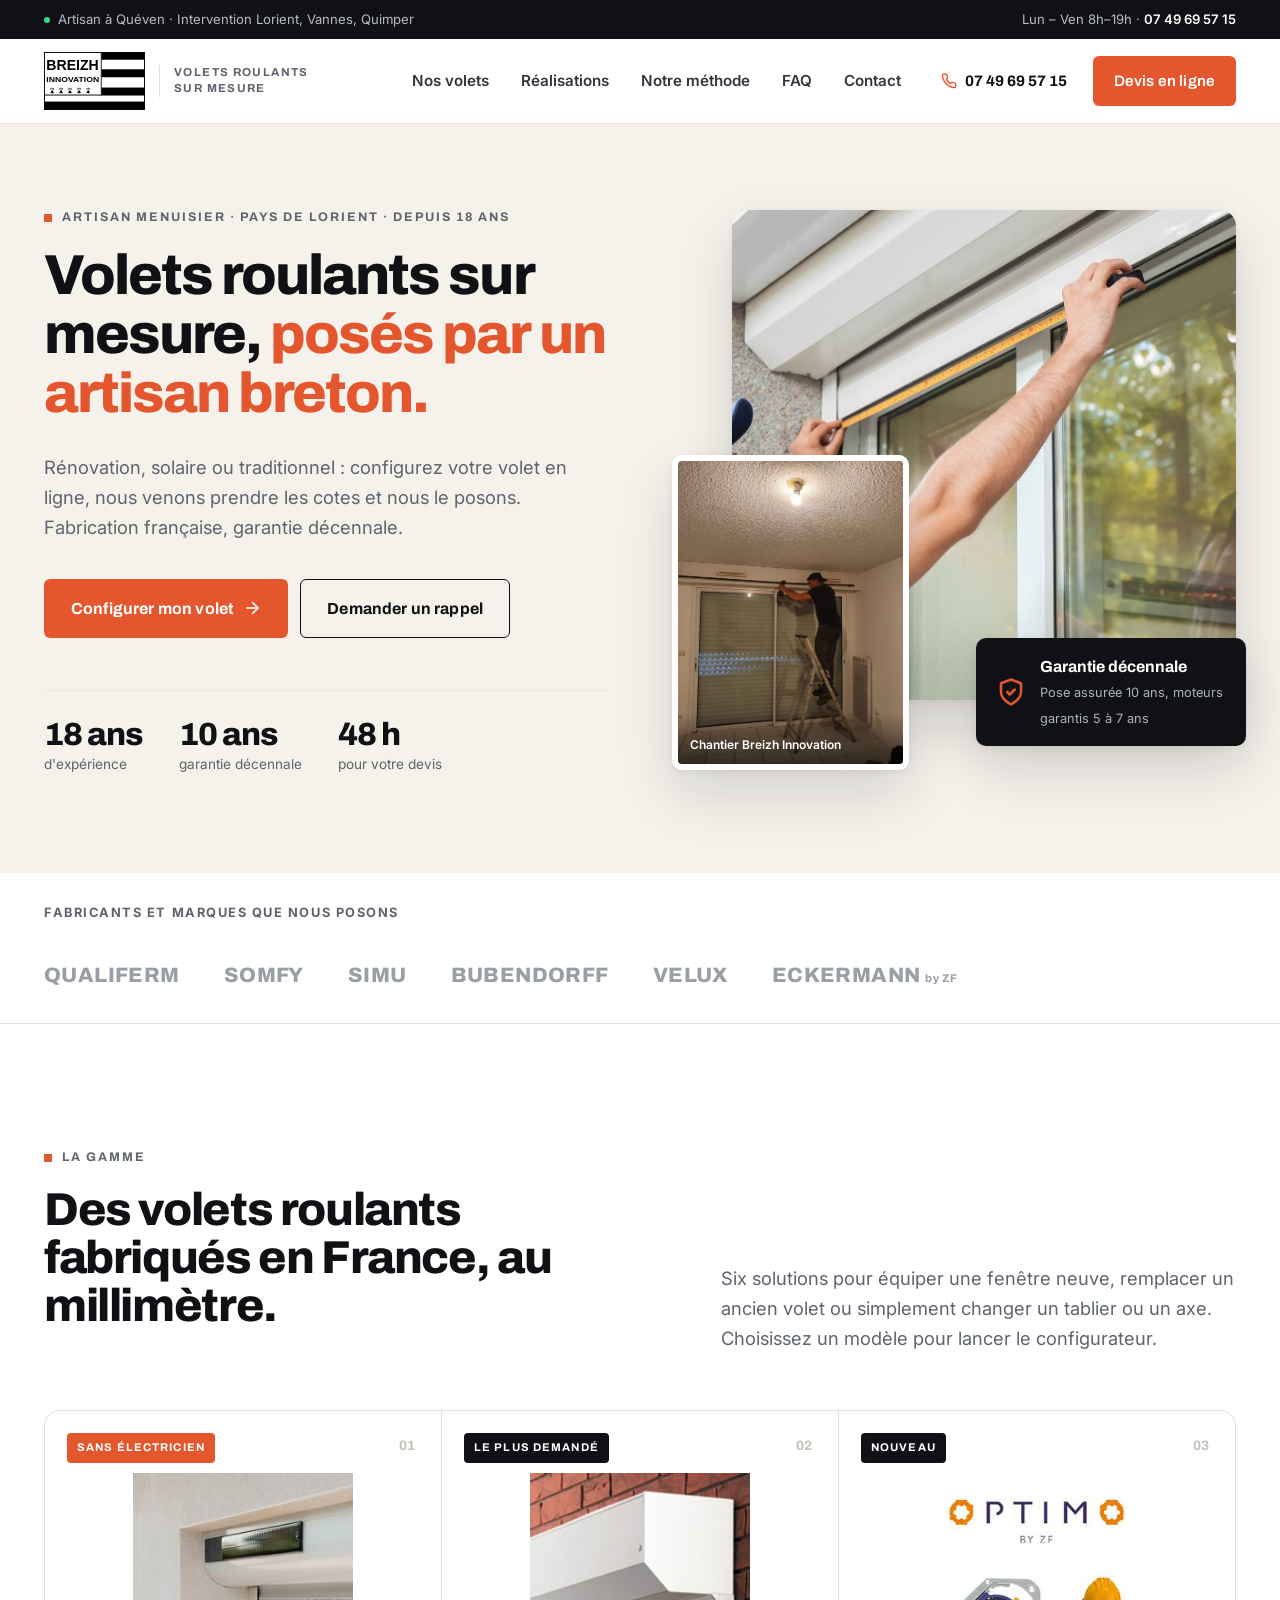
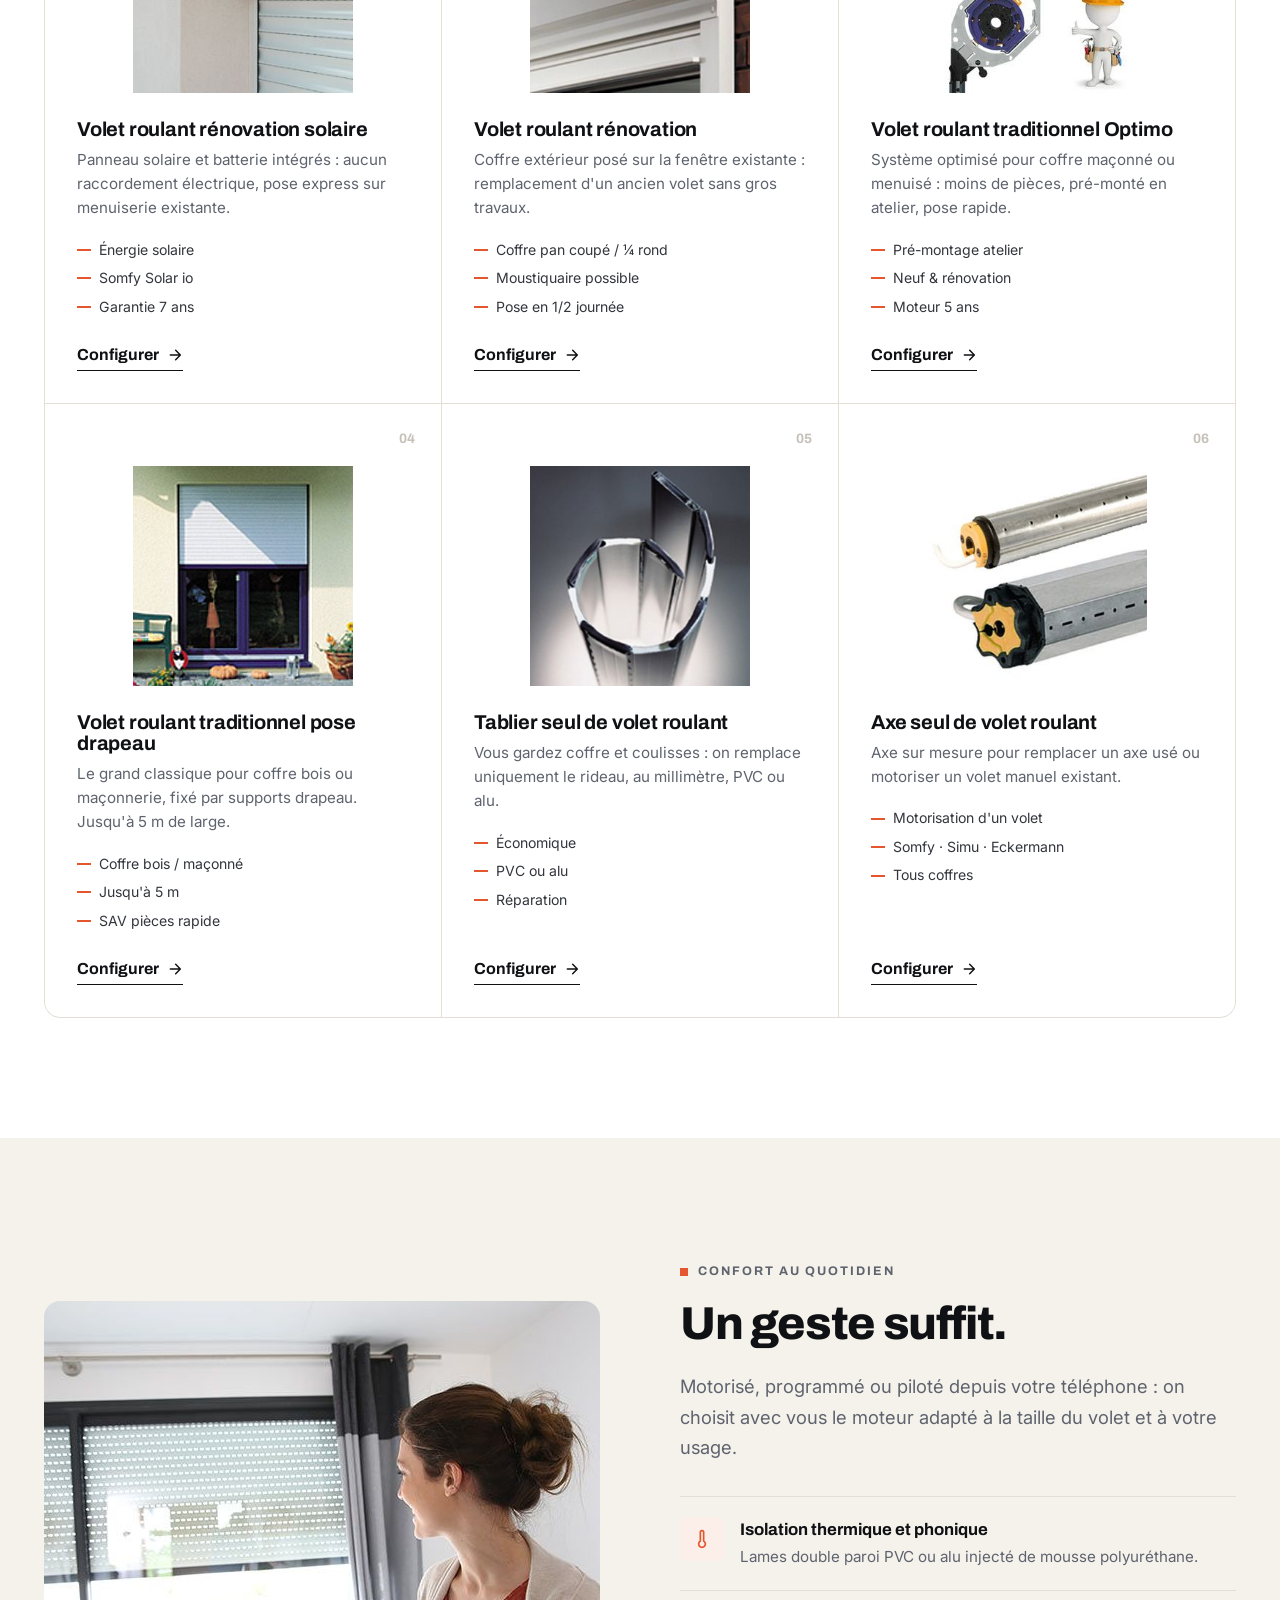
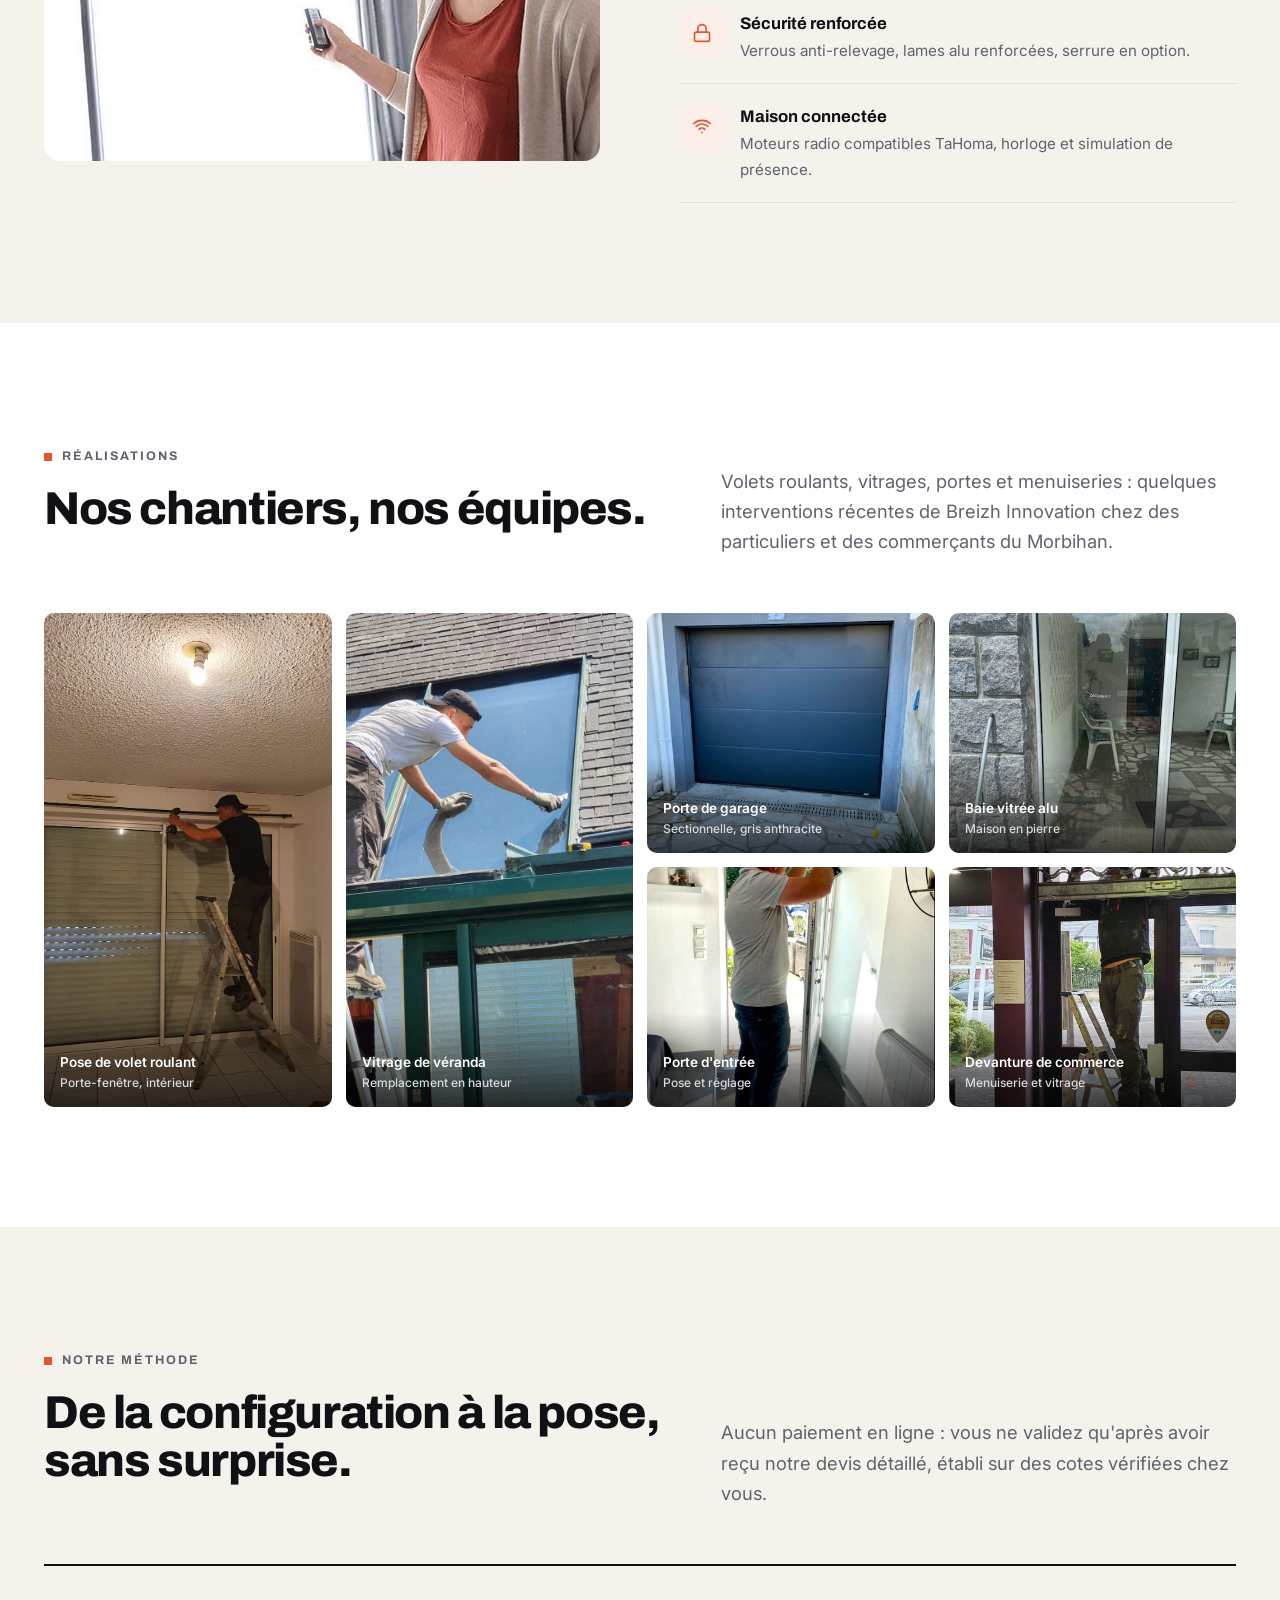
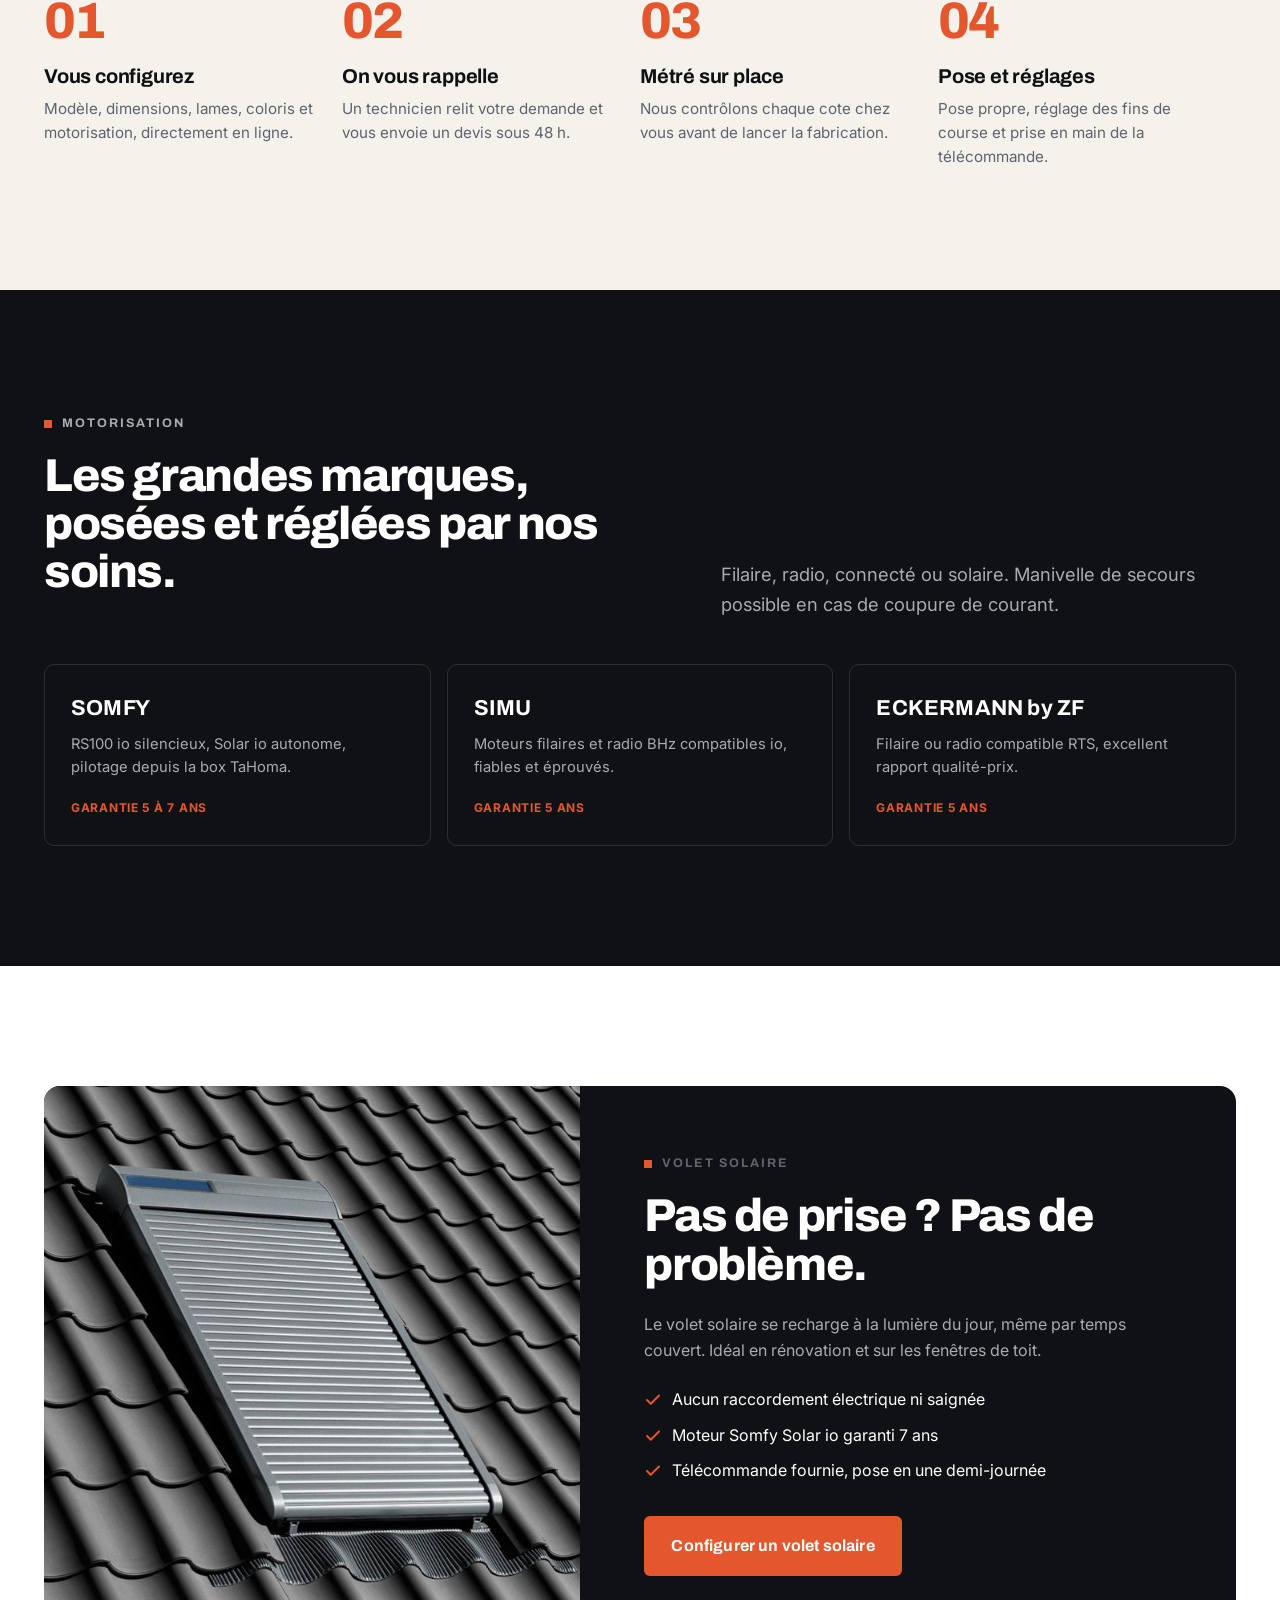
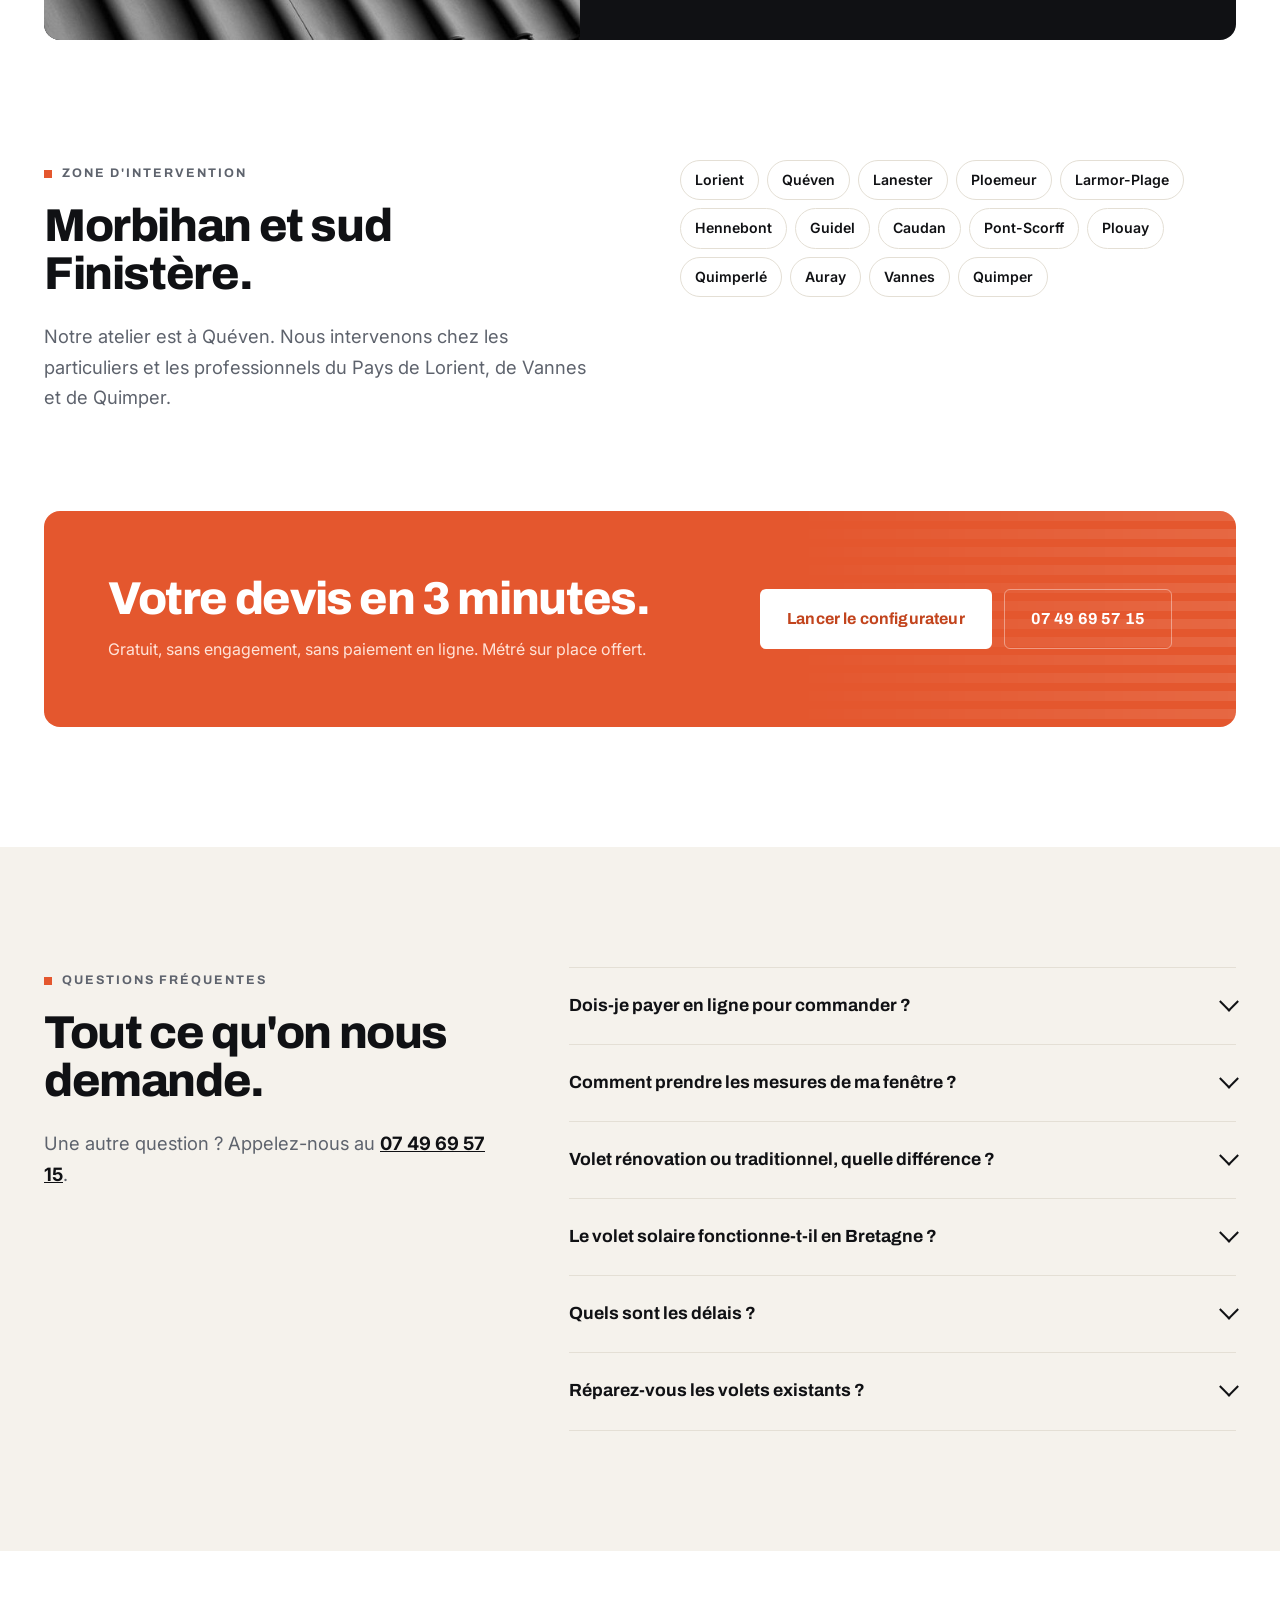
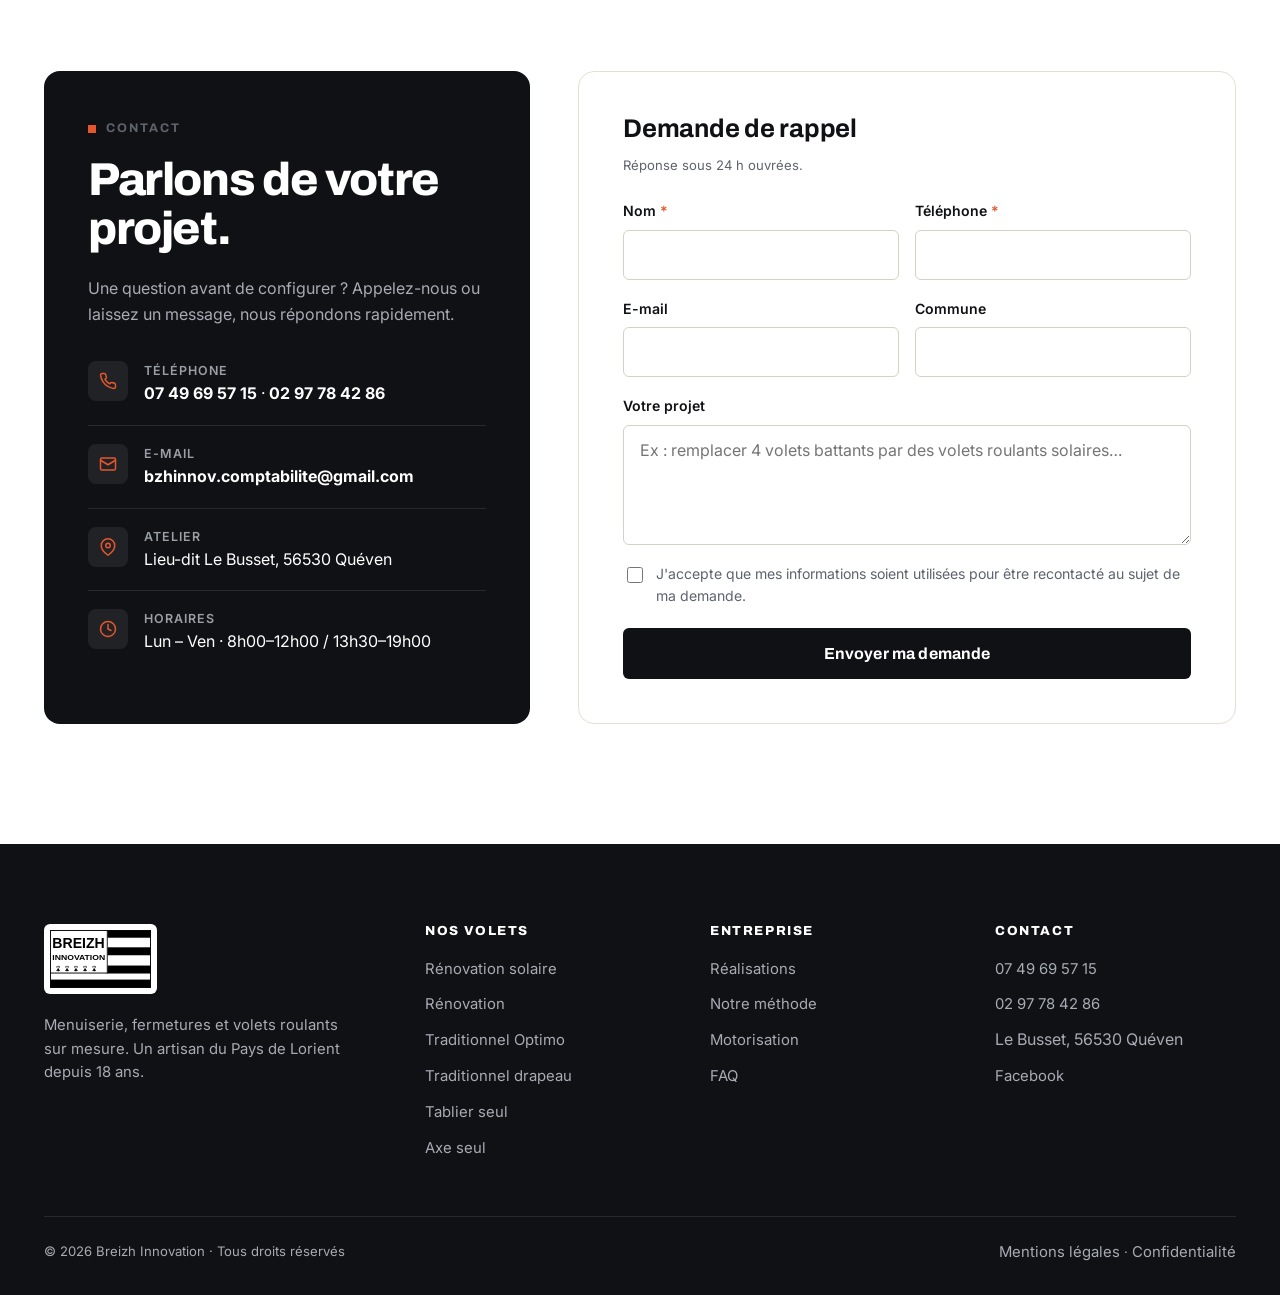
==== commit 8218941e: "Refonte : vrai logo, photos réelles, nouveau design Co-Authored-By: Claude Opus 5.5 <noreply@anthrop" ====
--- a/index.html
+++ b/index.html
@@ -5,35 +5,37 @@
 <meta name="viewport" content="width=device-width, initial-scale=1">
 <meta name="robots" content="noindex">
 <title>Breizh Innovation — Volets roulants sur mesure à Lorient, Vannes, Quimper</title>
-<meta name="description" content="Breizh Innovation, installateur de volets roulants sur mesure dans le Morbihan et le Finistère. Rénovation, solaire, traditionnel, motorisation Somfy, Simu, Eckermann. Devis gratuit en ligne.">
+<meta name="description" content="Breizh Innovation, artisan installateur de volets roulants sur mesure à Quéven, près de Lorient. Rénovation, solaire, traditionnel, motorisation Somfy, Simu, Eckermann. Devis gratuit en ligne.">
 <link rel="icon" href="assets/favicon.svg" type="image/svg+xml">
 <link rel="preconnect" href="https://fonts.googleapis.com">
 <link rel="preconnect" href="https://fonts.gstatic.com" crossorigin>
-<link href="https://fonts.googleapis.com/css2?family=Manrope:wght@400;500;600;700;800&display=swap" rel="stylesheet">
+<link href="https://fonts.googleapis.com/css2?family=Archivo:wght@600;700;800&family=Inter:wght@400;500;600;700&display=swap" rel="stylesheet">
 <link rel="stylesheet" href="assets/css/style.css">
 </head>
 <body>
 
 <div class="topbar">
   <div class="container">
-    <span class="hide-sm">Installateur de volets roulants à Quéven · Lorient · Vannes · Quimper</span>
-    <span>Appelez-nous : <a href="tel:+33749695715">07 49 69 57 15</a></span>
+    <span class="hide-sm"><span class="dot"></span>Artisan à Quéven · Intervention Lorient, Vannes, Quimper</span>
+    <span>Lun – Ven 8h–19h · <a href="tel:+33749695715">07 49 69 57 15</a></span>
   </div>
 </div>
 
 <header class="header">
   <div class="container">
     <a class="brand" href="index.html" aria-label="Breizh Innovation, accueil">
-      <span class="brand-logo" data-logo="light"></span>
+      <span class="brand-logo"><img src="assets/logo-breizh-innovation.svg" alt="Breizh Innovation" width="101" height="58"></span>
+      <span class="brand-tag">Volets roulants<br>sur mesure</span>
     </a>
     <button class="burger" aria-label="Menu" aria-expanded="false"><span></span><span></span><span></span></button>
     <nav class="nav" aria-label="Navigation principale">
       <a href="#produits">Nos volets</a>
-      <a href="#methode">Comment ça marche</a>
-      <a href="#motorisation">Motorisation</a>
+      <a href="#realisations">Réalisations</a>
+      <a href="#methode">Notre méthode</a>
       <a href="#faq">FAQ</a>
       <a href="#contact">Contact</a>
-      <a class="btn btn-primary" href="commande.html">Configurer mon volet</a>
+      <a class="nav-phone" href="tel:+33749695715"><svg viewBox="0 0 24 24" fill="none" stroke="currentColor" stroke-width="2.2" stroke-linecap="round" stroke-linejoin="round"><path d="M22 16.9v3a2 2 0 0 1-2.2 2 19.8 19.8 0 0 1-8.6-3.1 19.5 19.5 0 0 1-6-6A19.8 19.8 0 0 1 2.1 4.2 2 2 0 0 1 4.1 2h3a2 2 0 0 1 2 1.7c.1.9.4 1.8.7 2.7a2 2 0 0 1-.5 2.1L8 9.8a16 16 0 0 0 6 6l1.3-1.3a2 2 0 0 1 2.1-.4c.9.3 1.8.6 2.7.7a2 2 0 0 1 1.7 2z"/></svg>07 49 69 57 15</a>
+      <a class="btn btn-primary" href="commande.html">Devis en ligne</a>
     </nav>
   </div>
 </header>
@@ -43,54 +45,39 @@
   <section class="hero">
     <div class="container">
       <div>
-        <span class="eyebrow">Fabrication française · Pose par nos soins</span>
-        <h1>Vos volets roulants <span>sur mesure</span>, posés en Bretagne.</h1>
-        <p class="lead">Rénovation, solaire ou traditionnel : configurez votre volet en 3 minutes, au millimètre près. Nous venons vérifier les cotes et nous le posons, avec la garantie décennale.</p>
+        <span class="eyebrow">Artisan menuisier · Pays de Lorient · depuis 18 ans</span>
+        <h1>Volets roulants sur mesure, <em>posés par un artisan breton.</em></h1>
+        <p class="lead">Rénovation, solaire ou traditionnel : configurez votre volet en ligne, nous venons prendre les cotes et nous le posons. Fabrication française, garantie décennale.</p>
         <div class="hero-ctas">
-          <a class="btn btn-primary" href="commande.html">
-            Configurer mon volet
-            <svg viewBox="0 0 24 24" fill="none" stroke="currentColor" stroke-width="2.2" stroke-linecap="round" stroke-linejoin="round"><path d="M5 12h14M13 5l7 7-7 7"/></svg>
-          </a>
-          <a class="btn btn-ghost" href="tel:+33749695715">
-            <svg viewBox="0 0 24 24" fill="none" stroke="currentColor" stroke-width="2" stroke-linecap="round" stroke-linejoin="round"><path d="M22 16.9v3a2 2 0 0 1-2.2 2 19.8 19.8 0 0 1-8.6-3.1 19.5 19.5 0 0 1-6-6A19.8 19.8 0 0 1 2.1 4.2 2 2 0 0 1 4.1 2h3a2 2 0 0 1 2 1.7c.1.9.4 1.8.7 2.7a2 2 0 0 1-.5 2.1L8 9.8a16 16 0 0 0 6 6l1.3-1.3a2 2 0 0 1 2.1-.4c.9.3 1.8.6 2.7.7a2 2 0 0 1 1.7 2z"/></svg>
-            Être rappelé
-          </a>
-        </div>
-        <div class="hero-proof">
+          <a class="btn btn-primary" href="commande.html">Configurer mon volet
+            <svg viewBox="0 0 24 24" fill="none" stroke="currentColor" stroke-width="2.2" stroke-linecap="round" stroke-linejoin="round"><path d="M5 12h14M13 5l7 7-7 7"/></svg></a>
+          <a class="btn btn-ghost" href="#contact">Demander un rappel</a>
+        </div>
+        <div class="hero-facts">
           <div><strong>18 ans</strong><small>d'expérience</small></div>
           <div><strong>10 ans</strong><small>garantie décennale</small></div>
-          <div><strong>5 à 7 ans</strong><small>garantie moteur</small></div>
-        </div>
-      </div>
-
-      <div class="hero-visual">
-        <div class="hero-card">
-          <div id="heroShutter" aria-live="off"></div>
-          <div class="hero-remote" aria-label="Télécommande de démonstration">
-            <button type="button" data-dir="up" aria-label="Ouvrir le volet"><svg viewBox="0 0 24 24" fill="none" stroke="currentColor" stroke-width="2.4" stroke-linecap="round" stroke-linejoin="round"><path d="m18 15-6-6-6 6"/></svg></button>
-            <button type="button" data-dir="stop" aria-label="Arrêter le volet"><svg viewBox="0 0 24 24" fill="currentColor"><rect x="7" y="7" width="10" height="10" rx="2"/></svg></button>
-            <button type="button" data-dir="down" aria-label="Fermer le volet"><svg viewBox="0 0 24 24" fill="none" stroke="currentColor" stroke-width="2.4" stroke-linecap="round" stroke-linejoin="round"><path d="m6 9 6 6 6-6"/></svg></button>
-          </div>
-        </div>
-        <div class="hero-badge b1">
-          <span class="ico"><svg viewBox="0 0 24 24" fill="none" stroke="currentColor" stroke-width="2" stroke-linecap="round" stroke-linejoin="round"><circle cx="12" cy="12" r="4"/><path d="M12 2v2M12 20v2M4.9 4.9l1.4 1.4M17.7 17.7l1.4 1.4M2 12h2M20 12h2M4.9 19.1l1.4-1.4M17.7 6.3l1.4-1.4"/></svg></span>
-          <div>Version solaire<small>Sans raccordement électrique</small></div>
-        </div>
-        <div class="hero-badge b2">
-          <span class="ico"><svg viewBox="0 0 24 24" fill="none" stroke="currentColor" stroke-width="2" stroke-linecap="round" stroke-linejoin="round"><path d="M21 3H3v18h18zM3 9h18M3 15h18"/></svg></span>
-          <div>Au millimètre<small>Cotes vérifiées sur place</small></div>
-        </div>
-      </div>
-    </div>
-  </section>
-
-  <!-- TRUST -->
-  <section class="trust" aria-label="Nos engagements">
-    <div class="container">
-      <div class="trust-item"><span class="ico"><svg viewBox="0 0 24 24" fill="none" stroke="currentColor" stroke-width="2" stroke-linecap="round" stroke-linejoin="round"><path d="M12 22s8-4 8-10V5l-8-3-8 3v7c0 6 8 10 8 10z"/></svg></span><div><strong>Garantie décennale</strong><small>Travaux assurés 10 ans</small></div></div>
-      <div class="trust-item"><span class="ico"><svg viewBox="0 0 24 24" fill="none" stroke="currentColor" stroke-width="2" stroke-linecap="round" stroke-linejoin="round"><path d="M3 21h18M5 21V7l7-4 7 4v14M9 21v-6h6v6"/></svg></span><div><strong>Fabrication française</strong><small>Sur mesure, au millimètre</small></div></div>
-      <div class="trust-item"><span class="ico"><svg viewBox="0 0 24 24" fill="none" stroke="currentColor" stroke-width="2" stroke-linecap="round" stroke-linejoin="round"><path d="M21 10c0 7-9 13-9 13s-9-6-9-13a9 9 0 0 1 18 0z"/><circle cx="12" cy="10" r="3"/></svg></span><div><strong>Artisan local</strong><small>Basé à Quéven (56)</small></div></div>
-      <div class="trust-item"><span class="ico"><svg viewBox="0 0 24 24" fill="none" stroke="currentColor" stroke-width="2" stroke-linecap="round" stroke-linejoin="round"><circle cx="12" cy="12" r="10"/><path d="M12 6v6l4 2"/></svg></span><div><strong>Devis sous 48 h</strong><small>Gratuit et sans engagement</small></div></div>
+          <div><strong>48 h</strong><small>pour votre devis</small></div>
+        </div>
+      </div>
+
+      <div class="hero-media">
+        <figure class="main" style="margin:0"><img src="assets/img/hero.jpg" alt="Artisan posant un volet roulant sur une baie vitrée" width="1600" height="1029" fetchpriority="high"></figure>
+        <figure class="inset" style="margin:0"><img src="assets/img/chantier-volet.jpg" alt="Chantier Breizh Innovation : pose d'un volet roulant sur une porte-fenêtre" width="1000" height="1333" loading="lazy"><figcaption>Chantier Breizh Innovation</figcaption></figure>
+        <div class="hero-badge">
+          <svg viewBox="0 0 24 24" fill="none" stroke="currentColor" stroke-width="2" stroke-linecap="round" stroke-linejoin="round"><path d="M12 22s8-4 8-10V5l-8-3-8 3v7c0 6 8 10 8 10z"/><path d="m9 12 2 2 4-4"/></svg>
+          <div><strong>Garantie décennale</strong><small>Pose assurée 10 ans, moteurs garantis 5 à 7 ans</small></div>
+        </div>
+      </div>
+    </div>
+  </section>
+
+  <!-- MARQUES -->
+  <section class="brands" aria-label="Marques posées">
+    <div class="container">
+      <p>Fabricants et marques que nous posons</p>
+      <ul>
+        <li>QUALIFERM</li><li>SOMFY</li><li>SIMU</li><li>BUBENDORFF</li><li>VELUX</li><li>ECKERMANN <small>by ZF</small></li>
+      </ul>
     </div>
   </section>
 
@@ -99,96 +86,129 @@
     <div class="container">
       <div class="section-head">
         <div>
-          <span class="eyebrow">Notre gamme</span>
-          <h2>Des volets roulants pour chaque fenêtre</h2>
-        </div>
-        <p class="lead">Six solutions sur mesure, du volet complet au simple remplacement du tablier ou de l'axe.</p>
+          <span class="eyebrow">La gamme</span>
+          <h2>Des volets roulants fabriqués en France, au millimètre.</h2>
+        </div>
+        <p class="lead">Six solutions pour équiper une fenêtre neuve, remplacer un ancien volet ou simplement changer un tablier ou un axe. Choisissez un modèle pour lancer le configurateur.</p>
       </div>
       <div class="products" id="productGrid"></div>
     </div>
   </section>
 
-  <!-- METHODE -->
-  <section class="section" id="methode" style="background:#fff;border-top:1px solid var(--line);border-bottom:1px solid var(--line)">
-    <div class="container">
-      <div class="center" style="margin-bottom:44px">
-        <span class="eyebrow">Simple et sans surprise</span>
-        <h2>Votre volet en 4 étapes</h2>
-        <p class="lead">Vous configurez en ligne, on s'occupe du reste. Aucun paiement en ligne : vous validez uniquement après notre devis.</p>
-      </div>
-      <div class="steps">
-        <div class="step reveal"><h3>Configurez</h3><p>Choisissez le modèle, les dimensions, le tablier, la couleur et la motorisation en ligne.</p></div>
-        <div class="step reveal"><h3>On vous rappelle</h3><p>Un technicien vérifie votre demande et vous envoie un devis détaillé sous 48 h.</p></div>
-        <div class="step reveal"><h3>Métré sur place</h3><p>Nous contrôlons les cotes chez vous pour une fabrication au millimètre, sans erreur.</p></div>
-        <div class="step reveal"><h3>Pose & mise en service</h3><p>Pose propre par nos équipes, réglage des fins de course et prise en main de la télécommande.</p></div>
-      </div>
-    </div>
-  </section>
-
-  <!-- AVANTAGES -->
-  <section class="section">
+  <!-- CONFORT / MOTORISATION -->
+  <section class="section bg-sand">
     <div class="container split">
+      <div class="split-media reveal">
+        <img src="assets/img/telecommande.jpg" alt="Volet roulant motorisé piloté avec une télécommande" width="700" height="460" loading="lazy">
+      </div>
       <div class="reveal">
-        <span class="eyebrow">Pourquoi un volet sur mesure</span>
-        <h2>Confort, sécurité et économies d'énergie</h2>
-        <p class="lead">Un volet roulant bien ajusté, c'est jusqu'à 15 % de déperditions thermiques en moins l'hiver et une maison plus fraîche l'été.</p>
+        <span class="eyebrow">Confort au quotidien</span>
+        <h2>Un geste suffit.</h2>
+        <p class="lead">Motorisé, programmé ou piloté depuis votre téléphone : on choisit avec vous le moteur adapté à la taille du volet et à votre usage.</p>
         <ul class="feature-list">
           <li><span class="ico"><svg viewBox="0 0 24 24" fill="none" stroke="currentColor" stroke-width="2" stroke-linecap="round" stroke-linejoin="round"><path d="M14 4v10.5a4 4 0 1 1-4 0V4a2 2 0 0 1 4 0z"/></svg></span><div><strong>Isolation thermique et phonique</strong><span>Lames double paroi PVC ou alu injecté de mousse polyuréthane.</span></div></li>
-          <li><span class="ico"><svg viewBox="0 0 24 24" fill="none" stroke="currentColor" stroke-width="2" stroke-linecap="round" stroke-linejoin="round"><rect x="3" y="11" width="18" height="11" rx="2"/><path d="M7 11V7a5 5 0 0 1 10 0v4"/></svg></span><div><strong>Sécurité renforcée</strong><span>Verrous automatiques anti-relevage, lames alu renforcées, serrure en option.</span></div></li>
-          <li><span class="ico"><svg viewBox="0 0 24 24" fill="none" stroke="currentColor" stroke-width="2" stroke-linecap="round" stroke-linejoin="round"><path d="M9 18h6M10 22h4M12 2a7 7 0 0 0-4 12.7V17h8v-2.3A7 7 0 0 0 12 2z"/></svg></span><div><strong>Maison connectée</strong><span>Moteurs radio compatibles TaHoma, programmation horaire et simulation de présence.</span></div></li>
-          <li><span class="ico"><svg viewBox="0 0 24 24" fill="none" stroke="currentColor" stroke-width="2" stroke-linecap="round" stroke-linejoin="round"><path d="M14.7 6.3a1 1 0 0 0 0 1.4l1.6 1.6a1 1 0 0 0 1.4 0l3.8-3.8a6 6 0 0 1-7.9 7.9l-6.9 6.9a2.1 2.1 0 0 1-3-3l6.9-6.9a6 6 0 0 1 7.9-7.9z"/></svg></span><div><strong>SAV réactif</strong><span>Pièces détachées et moteurs en stock, dépannage sur Lorient et alentours.</span></div></li>
+          <li><span class="ico"><svg viewBox="0 0 24 24" fill="none" stroke="currentColor" stroke-width="2" stroke-linecap="round" stroke-linejoin="round"><rect x="3" y="11" width="18" height="11" rx="2"/><path d="M7 11V7a5 5 0 0 1 10 0v4"/></svg></span><div><strong>Sécurité renforcée</strong><span>Verrous anti-relevage, lames alu renforcées, serrure en option.</span></div></li>
+          <li><span class="ico"><svg viewBox="0 0 24 24" fill="none" stroke="currentColor" stroke-width="2" stroke-linecap="round" stroke-linejoin="round"><path d="M5 12.5a10 10 0 0 1 14 0M8.5 16a5 5 0 0 1 7 0M2 9a15 15 0 0 1 20 0M12 20h.01"/></svg></span><div><strong>Maison connectée</strong><span>Moteurs radio compatibles TaHoma, horloge et simulation de présence.</span></div></li>
         </ul>
       </div>
-      <div class="reveal">
-        <div class="hero-card">
-          <div data-shutter='{"color":"chene","open":0.55,"coffre":"quart","ratio":0.95}'></div>
-        </div>
-        <div class="swatch-band" id="swatchBand"></div>
+    </div>
+  </section>
+
+  <!-- REALISATIONS -->
+  <section class="section" id="realisations">
+    <div class="container">
+      <div class="section-head">
+        <div>
+          <span class="eyebrow">Réalisations</span>
+          <h2>Nos chantiers, nos équipes.</h2>
+        </div>
+        <p class="lead">Volets roulants, vitrages, portes et menuiseries : quelques interventions récentes de Breizh Innovation chez des particuliers et des commerçants du Morbihan.</p>
+      </div>
+      <div class="gallery">
+        <figure class="tall reveal"><img src="assets/img/chantier-volet.jpg" alt="Pose d'un volet roulant sur une porte-fenêtre" loading="lazy"><figcaption>Pose de volet roulant<small>Porte-fenêtre, intérieur</small></figcaption></figure>
+        <figure class="tall reveal"><img src="assets/img/chantier-veranda.jpg" alt="Remplacement de vitrage sur une véranda" loading="lazy"><figcaption>Vitrage de véranda<small>Remplacement en hauteur</small></figcaption></figure>
+        <figure class="reveal"><img src="assets/img/chantier-garage.jpg" alt="Porte de garage sectionnelle anthracite" loading="lazy"><figcaption>Porte de garage<small>Sectionnelle, gris anthracite</small></figcaption></figure>
+        <figure class="reveal"><img src="assets/img/chantier-baie.jpg" alt="Baie vitrée aluminium dans une maison en granit" loading="lazy"><figcaption>Baie vitrée alu<small>Maison en pierre</small></figcaption></figure>
+        <figure class="reveal"><img src="assets/img/chantier-porte.jpg" alt="Artisan réglant une porte d'entrée" loading="lazy"><figcaption>Porte d'entrée<small>Pose et réglage</small></figcaption></figure>
+        <figure class="reveal"><img src="assets/img/chantier-commerce.jpg" alt="Menuiserie vitrée d'un commerce" loading="lazy"><figcaption>Devanture de commerce<small>Menuiserie et vitrage</small></figcaption></figure>
+      </div>
+    </div>
+  </section>
+
+  <!-- METHODE -->
+  <section class="section bg-sand" id="methode">
+    <div class="container">
+      <div class="section-head">
+        <div>
+          <span class="eyebrow">Notre méthode</span>
+          <h2>De la configuration à la pose, sans surprise.</h2>
+        </div>
+        <p class="lead">Aucun paiement en ligne : vous ne validez qu'après avoir reçu notre devis détaillé, établi sur des cotes vérifiées chez vous.</p>
+      </div>
+      <div class="steps">
+        <div class="step reveal"><span class="n">01</span><h3>Vous configurez</h3><p>Modèle, dimensions, lames, coloris et motorisation, directement en ligne.</p></div>
+        <div class="step reveal"><span class="n">02</span><h3>On vous rappelle</h3><p>Un technicien relit votre demande et vous envoie un devis sous 48 h.</p></div>
+        <div class="step reveal"><span class="n">03</span><h3>Métré sur place</h3><p>Nous contrôlons chaque cote chez vous avant de lancer la fabrication.</p></div>
+        <div class="step reveal"><span class="n">04</span><h3>Pose et réglages</h3><p>Pose propre, réglage des fins de course et prise en main de la télécommande.</p></div>
       </div>
     </div>
   </section>
 
   <!-- MOTORISATION -->
   <section class="section dark" id="motorisation">
-    <div class="container split">
-      <div class="reveal">
-        <span class="eyebrow">Motorisation</span>
-        <h2>Les grandes marques, posées et réglées par nos soins</h2>
-        <p class="lead">Filaire, radio, connecté ou solaire : on choisit avec vous le moteur adapté à la taille du volet et à votre usage.</p>
-        <ul class="feature-list">
-          <li><span class="ico"><svg viewBox="0 0 24 24" fill="none" stroke="currentColor" stroke-width="2" stroke-linecap="round" stroke-linejoin="round"><path d="M5 12.5a10 10 0 0 1 14 0M8.5 16a5 5 0 0 1 7 0M2 9a15 15 0 0 1 20 0M12 20h.01"/></svg></span><div><strong>Radio io / RTS</strong><span>Télécommande individuelle ou centralisée, compatible domotique.</span></div></li>
-          <li><span class="ico"><svg viewBox="0 0 24 24" fill="none" stroke="currentColor" stroke-width="2" stroke-linecap="round" stroke-linejoin="round"><circle cx="12" cy="12" r="4"/><path d="M12 2v2M12 20v2M4.9 4.9l1.4 1.4M17.7 17.7l1.4 1.4M2 12h2M20 12h2"/></svg></span><div><strong>Solaire autonome</strong><span>Panneau + batterie intégrés : aucun câble à tirer, idéal en rénovation.</span></div></li>
-          <li><span class="ico"><svg viewBox="0 0 24 24" fill="none" stroke="currentColor" stroke-width="2" stroke-linecap="round" stroke-linejoin="round"><path d="M12 22s8-4 8-10V5l-8-3-8 3v7c0 6 8 10 8 10z"/></svg></span><div><strong>Manœuvre de secours</strong><span>Manivelle de dépannage en option en cas de coupure de courant.</span></div></li>
-        </ul>
-      </div>
-      <div class="motors reveal">
-        <div class="motor"><strong>SOMFY</strong><p>RS100 io silencieux, Solar io, pilotage TaHoma.</p><span class="pill">Garantie 5 à 7 ans</span></div>
-        <div class="motor"><strong>SIMU</strong><p>Moteurs filaires et radio BHz compatibles io.</p><span class="pill">Garantie 5 ans</span></div>
-        <div class="motor"><strong>ECKERMANN by ZF</strong><p>Filaire ou radio compatible RTS, excellent rapport qualité-prix.</p><span class="pill">Garantie 5 ans</span></div>
+    <div class="container">
+      <div class="section-head" style="margin-bottom:0">
+        <div>
+          <span class="eyebrow">Motorisation</span>
+          <h2>Les grandes marques, posées et réglées par nos soins.</h2>
+        </div>
+        <p class="lead">Filaire, radio, connecté ou solaire. Manivelle de secours possible en cas de coupure de courant.</p>
+      </div>
+      <div class="motor-cards">
+        <div class="motor reveal"><strong>SOMFY</strong><p>RS100 io silencieux, Solar io autonome, pilotage depuis la box TaHoma.</p><span class="pill">Garantie 5 à 7 ans</span></div>
+        <div class="motor reveal"><strong>SIMU</strong><p>Moteurs filaires et radio BHz compatibles io, fiables et éprouvés.</p><span class="pill">Garantie 5 ans</span></div>
+        <div class="motor reveal"><strong>ECKERMANN by ZF</strong><p>Filaire ou radio compatible RTS, excellent rapport qualité-prix.</p><span class="pill">Garantie 5 ans</span></div>
+      </div>
+    </div>
+  </section>
+
+  <!-- SOLAIRE -->
+  <section class="section">
+    <div class="container">
+      <div class="solar reveal">
+        <img src="assets/img/volet-toit-solaire.jpg" alt="Volet roulant solaire installé sur une fenêtre de toit" width="690" height="690" loading="lazy">
+        <div class="body">
+          <span class="eyebrow">Volet solaire</span>
+          <h2 style="color:#fff">Pas de prise ? Pas de problème.</h2>
+          <p>Le volet solaire se recharge à la lumière du jour, même par temps couvert. Idéal en rénovation et sur les fenêtres de toit.</p>
+          <ul>
+            <li><svg viewBox="0 0 24 24" fill="none" stroke="currentColor" stroke-width="2.6" stroke-linecap="round" stroke-linejoin="round"><path d="M20 6 9 17l-5-5"/></svg>Aucun raccordement électrique ni saignée</li>
+            <li><svg viewBox="0 0 24 24" fill="none" stroke="currentColor" stroke-width="2.6" stroke-linecap="round" stroke-linejoin="round"><path d="M20 6 9 17l-5-5"/></svg>Moteur Somfy Solar io garanti 7 ans</li>
+            <li><svg viewBox="0 0 24 24" fill="none" stroke="currentColor" stroke-width="2.6" stroke-linecap="round" stroke-linejoin="round"><path d="M20 6 9 17l-5-5"/></svg>Télécommande fournie, pose en une demi-journée</li>
+          </ul>
+          <a class="btn btn-primary" href="commande.html?produit=renovation-solaire">Configurer un volet solaire</a>
+        </div>
       </div>
     </div>
   </section>
 
   <!-- ZONE + CTA -->
-  <section class="section">
-    <div class="container">
-      <div class="split" style="margin-bottom:72px">
+  <section class="section" style="padding-top:0">
+    <div class="container">
+      <div class="zone" style="margin-bottom:80px">
         <div class="reveal">
           <span class="eyebrow">Zone d'intervention</span>
-          <h2>Morbihan et Finistère sud</h2>
-          <p class="lead">Depuis notre atelier de Quéven, nous intervenons chez les particuliers et les professionnels du Pays de Lorient, de Vannes et de Quimper.</p>
-        </div>
-        <div class="zone-card reveal">
-          <strong>Nous nous déplaçons notamment à :</strong>
-          <div class="cities">
-            <span>Lorient</span><span>Quéven</span><span>Lanester</span><span>Ploemeur</span><span>Larmor-Plage</span><span>Hennebont</span><span>Guidel</span><span>Quimperlé</span><span>Auray</span><span>Vannes</span><span>Quimper</span><span>Pont-Scorff</span><span>Caudan</span><span>Plouay</span>
-          </div>
+          <h2>Morbihan et sud Finistère.</h2>
+          <p class="lead">Notre atelier est à Quéven. Nous intervenons chez les particuliers et les professionnels du Pays de Lorient, de Vannes et de Quimper.</p>
+        </div>
+        <div class="cities reveal">
+          <span>Lorient</span><span>Quéven</span><span>Lanester</span><span>Ploemeur</span><span>Larmor-Plage</span><span>Hennebont</span><span>Guidel</span><span>Caudan</span><span>Pont-Scorff</span><span>Plouay</span><span>Quimperlé</span><span>Auray</span><span>Vannes</span><span>Quimper</span>
         </div>
       </div>
       <div class="cta-band reveal">
         <div style="position:relative;z-index:1">
-          <h2>Prêt à configurer votre volet ?</h2>
-          <p>Devis gratuit sous 48 h · Aucun paiement en ligne · Métré offert</p>
+          <h2>Votre devis en 3 minutes.</h2>
+          <p>Gratuit, sans engagement, sans paiement en ligne. Métré sur place offert.</p>
         </div>
         <div class="actions">
           <a class="btn btn-light" href="commande.html">Lancer le configurateur</a>
@@ -199,19 +219,20 @@
   </section>
 
   <!-- FAQ -->
-  <section class="section" id="faq" style="background:#fff;border-top:1px solid var(--line)">
-    <div class="container">
-      <div class="center" style="margin-bottom:40px">
+  <section class="section bg-sand" id="faq">
+    <div class="container faq-wrap">
+      <div>
         <span class="eyebrow">Questions fréquentes</span>
-        <h2>On répond à vos questions</h2>
+        <h2>Tout ce qu'on nous demande.</h2>
+        <p class="lead">Une autre question ? Appelez-nous au <a href="tel:+33749695715" style="color:var(--ink);font-weight:700">07 49 69 57 15</a>.</p>
       </div>
       <div class="faq">
-        <details><summary>Dois-je payer en ligne pour passer commande ?</summary><p>Non. Le configurateur nous transmet votre demande. Nous vous rappelons, vérifions les cotes sur place puis vous envoyons un devis définitif. Le règlement se fait directement avec nous, une fois le devis accepté.</p></details>
-        <details><summary>Comment prendre les mesures de ma fenêtre ?</summary><p>Indiquez des cotes approximatives en millimètres : largeur et hauteur de la fenêtre ou de l'ancien volet. Pas d'inquiétude, un technicien Breizh Innovation passe toujours vérifier les dimensions avant la fabrication.</p></details>
-        <details><summary>Quelle différence entre volet rénovation et traditionnel ?</summary><p>Le volet rénovation possède un coffre visible posé à l'extérieur, sur la fenêtre existante : idéal pour remplacer d'anciens volets sans travaux. Le volet traditionnel s'intègre dans un coffre déjà présent (bois ou maçonnerie), le plus souvent en construction neuve.</p></details>
-        <details><summary>Le volet solaire fonctionne-t-il en Bretagne ?</summary><p>Oui. La batterie offre une grande autonomie même par faible ensoleillement : le panneau a seulement besoin de lumière du jour, pas de plein soleil. C'est la solution idéale quand il n'y a pas d'alimentation électrique près de la fenêtre.</p></details>
+        <details><summary>Dois-je payer en ligne pour commander ?</summary><p>Non. Le configurateur nous transmet votre demande. Nous vous rappelons, vérifions les cotes sur place puis vous envoyons un devis définitif. Le règlement se fait directement avec nous, une fois le devis accepté.</p></details>
+        <details><summary>Comment prendre les mesures de ma fenêtre ?</summary><p>Indiquez des cotes approximatives en millimètres : largeur et hauteur de la fenêtre ou de l'ancien volet. Un technicien passe toujours vérifier les dimensions avant la fabrication.</p></details>
+        <details><summary>Volet rénovation ou traditionnel, quelle différence ?</summary><p>Le volet rénovation a un coffre visible posé à l'extérieur, sur la fenêtre existante : idéal pour remplacer d'anciens volets sans travaux. Le volet traditionnel s'intègre dans un coffre existant (bois ou maçonnerie), le plus souvent en construction neuve.</p></details>
+        <details><summary>Le volet solaire fonctionne-t-il en Bretagne ?</summary><p>Oui. La batterie offre une grande autonomie même par faible ensoleillement : le panneau a seulement besoin de lumière du jour, pas de plein soleil.</p></details>
         <details><summary>Quels sont les délais ?</summary><p>Comptez en général 2 à 4 semaines entre la validation du devis et la pose, selon le modèle et la saison. Les tabliers et axes seuls sont souvent plus rapides.</p></details>
-        <details><summary>Réparez-vous aussi les volets existants ?</summary><p>Oui, Breizh Innovation assure le dépannage et la réparation de volets roulants toutes marques : changement de moteur, d'axe, de lames ou de tablier complet.</p></details>
+        <details><summary>Réparez-vous les volets existants ?</summary><p>Oui, Breizh Innovation dépanne et répare les volets roulants toutes marques, y compris les volets de fenêtres de toit : moteur, axe, lames ou tablier complet.</p></details>
       </div>
     </div>
   </section>
@@ -220,17 +241,17 @@
   <section class="section" id="contact">
     <div class="container contact-grid">
       <div class="info-card reveal">
-        <span class="eyebrow" style="color:var(--gold)">Contact</span>
-        <h2 style="color:#fff">Parlons de votre projet</h2>
-        <p style="color:#A9B4C6">Une question avant de configurer ? Appelez-nous ou laissez un message, nous répondons rapidement.</p>
+        <span class="eyebrow">Contact</span>
+        <h2>Parlons de votre projet.</h2>
+        <p style="color:#A7ABB4">Une question avant de configurer ? Appelez-nous ou laissez un message, nous répondons rapidement.</p>
         <div class="info-row"><span class="ico"><svg viewBox="0 0 24 24" fill="none" stroke="currentColor" stroke-width="2" stroke-linecap="round" stroke-linejoin="round"><path d="M22 16.9v3a2 2 0 0 1-2.2 2 19.8 19.8 0 0 1-8.6-3.1 19.5 19.5 0 0 1-6-6A19.8 19.8 0 0 1 2.1 4.2 2 2 0 0 1 4.1 2h3a2 2 0 0 1 2 1.7c.1.9.4 1.8.7 2.7a2 2 0 0 1-.5 2.1L8 9.8a16 16 0 0 0 6 6l1.3-1.3a2 2 0 0 1 2.1-.4c.9.3 1.8.6 2.7.7a2 2 0 0 1 1.7 2z"/></svg></span><div><small>Téléphone</small><a href="tel:+33749695715">07 49 69 57 15</a> · <a href="tel:+33297784286">02 97 78 42 86</a></div></div>
         <div class="info-row"><span class="ico"><svg viewBox="0 0 24 24" fill="none" stroke="currentColor" stroke-width="2" stroke-linecap="round" stroke-linejoin="round"><rect x="2" y="4" width="20" height="16" rx="2"/><path d="m22 7-10 6L2 7"/></svg></span><div><small>E-mail</small><a href="mailto:bzhinnov.comptabilite@gmail.com">bzhinnov.comptabilite@gmail.com</a></div></div>
         <div class="info-row"><span class="ico"><svg viewBox="0 0 24 24" fill="none" stroke="currentColor" stroke-width="2" stroke-linecap="round" stroke-linejoin="round"><path d="M21 10c0 7-9 13-9 13s-9-6-9-13a9 9 0 0 1 18 0z"/><circle cx="12" cy="10" r="3"/></svg></span><div><small>Atelier</small>Lieu-dit Le Busset, 56530 Quéven</div></div>
         <div class="info-row"><span class="ico"><svg viewBox="0 0 24 24" fill="none" stroke="currentColor" stroke-width="2" stroke-linecap="round" stroke-linejoin="round"><circle cx="12" cy="12" r="10"/><path d="M12 6v6l4 2"/></svg></span><div><small>Horaires</small>Lun – Ven · 8h00–12h00 / 13h30–19h00</div></div>
       </div>
       <form class="form-card reveal" id="contactForm" novalidate>
-        <h3>Demande de rappel</h3>
-        <p class="hint" style="margin-bottom:20px">Réponse sous 24 h ouvrées.</p>
+        <h3 style="font-size:1.6rem">Demande de rappel</h3>
+        <p class="hint" style="margin-bottom:24px">Réponse sous 24 h ouvrées.</p>
         <div class="row-2">
           <div class="field"><label for="cName">Nom <span class="req">*</span></label><input class="input" id="cName" name="nom" required autocomplete="name"></div>
           <div class="field"><label for="cPhone">Téléphone <span class="req">*</span></label><input class="input" id="cPhone" name="tel" type="tel" required autocomplete="tel"></div>
@@ -241,7 +262,7 @@
         </div>
         <div class="field"><label for="cMsg">Votre projet</label><textarea class="input" id="cMsg" name="message" placeholder="Ex : remplacer 4 volets battants par des volets roulants solaires…"></textarea></div>
         <label class="check"><input type="checkbox" required id="cRgpd"> J'accepte que mes informations soient utilisées pour être recontacté au sujet de ma demande.</label>
-        <button class="btn btn-primary btn-block" type="submit">Envoyer ma demande</button>
+        <button class="btn btn-dark btn-block" type="submit">Envoyer ma demande</button>
       </form>
     </div>
   </section>
@@ -251,11 +272,11 @@
   <div class="container">
     <div class="footer-grid">
       <div>
-        <a class="brand" href="index.html"><span class="brand-logo" data-logo="dark"></span></a>
-        <p style="margin-top:16px;font-size:.92rem">Menuiserie, fermetures et volets roulants sur mesure depuis 18 ans dans le Pays de Lorient.</p>
+        <a class="brand" href="index.html"><span class="brand-logo"><img src="assets/logo-breizh-innovation.svg" alt="Breizh Innovation" width="101" height="58"></span></a>
+        <p style="margin-top:20px;font-size:.93rem;max-width:300px">Menuiserie, fermetures et volets roulants sur mesure. Un artisan du Pays de Lorient depuis 18 ans.</p>
       </div>
       <div><h4>Nos volets</h4><ul id="footerProducts"></ul></div>
-      <div><h4>Entreprise</h4><ul><li><a href="#methode">Notre méthode</a></li><li><a href="#motorisation">Motorisation</a></li><li><a href="#faq">FAQ</a></li><li><a href="logos.html">Propositions de logo</a></li></ul></div>
+      <div><h4>Entreprise</h4><ul><li><a href="#realisations">Réalisations</a></li><li><a href="#methode">Notre méthode</a></li><li><a href="#motorisation">Motorisation</a></li><li><a href="#faq">FAQ</a></li></ul></div>
       <div><h4>Contact</h4><ul><li><a href="tel:+33749695715">07 49 69 57 15</a></li><li><a href="tel:+33297784286">02 97 78 42 86</a></li><li>Le Busset, 56530 Quéven</li><li><a href="https://www.facebook.com/Breizh-Innovation-106490024116001/" target="_blank" rel="noopener">Facebook</a></li></ul></div>
     </div>
     <div class="footer-bottom">
--- a/assets/css/style.css
+++ b/assets/css/style.css
@@ -1,392 +1,422 @@
 /* ==========================================================
    Breizh Innovation — Volets roulants sur mesure
+   Système : noir & blanc du Gwenn ha Du + un orange « chantier »
    ========================================================== */
 :root{
-  --ink:#0D1726;
-  --ink-2:#18253A;
-  --ink-3:#2A3A52;
-  --paper:#F7F6F2;
-  --white:#FFFFFF;
-  --line:#E3E1D9;
-  --muted:#5D6778;
-  --accent:#1F5BD6;
-  --accent-dark:#1747A8;
-  --accent-soft:#E8EFFD;
-  --gold:#F2B33D;
+  --ink:#101114;
+  --ink-2:#1B1D22;
+  --ink-3:#33363D;
+  --paper:#FFFFFF;
+  --sand:#F5F2EC;
+  --sand-2:#EDE8DE;
+  --line:#E4DFD5;
+  --muted:#5E636D;
+  --accent:#E4572E;
+  --accent-dark:#C2441D;
+  --accent-soft:#FCEEE8;
   --ok:#1E8E5A;
   --danger:#C53B3B;
-  --radius:14px;
-  --radius-lg:22px;
-  --shadow:0 1px 2px rgba(13,23,38,.06),0 8px 24px rgba(13,23,38,.06);
-  --shadow-lg:0 2px 6px rgba(13,23,38,.08),0 24px 60px rgba(13,23,38,.14);
-  --font:"Manrope",system-ui,-apple-system,"Segoe UI",Roboto,sans-serif;
-  --max:1200px;
+  --r:10px;
+  --r-lg:16px;
+  --shadow:0 1px 2px rgba(16,17,20,.05),0 6px 20px rgba(16,17,20,.06);
+  --shadow-lg:0 2px 6px rgba(16,17,20,.06),0 24px 56px rgba(16,17,20,.14);
+  --f-head:"Archivo","Arial Narrow",system-ui,sans-serif;
+  --f-body:"Inter",system-ui,-apple-system,"Segoe UI",Roboto,sans-serif;
+  --max:1240px;
 }
 *{box-sizing:border-box}
 html{scroll-behavior:smooth}
-body{margin:0;font-family:var(--font);color:var(--ink);background:var(--paper);line-height:1.6;-webkit-font-smoothing:antialiased;font-size:16px}
+body{margin:0;font-family:var(--f-body);color:var(--ink);background:var(--paper);line-height:1.6;-webkit-font-smoothing:antialiased;font-size:16px}
 img,svg{display:block;max-width:100%}
 a{color:inherit}
-h1,h2,h3,h4{line-height:1.15;margin:0 0 .5em;letter-spacing:-.02em}
-h1{font-size:clamp(2.2rem,5vw,3.8rem);font-weight:800}
-h2{font-size:clamp(1.8rem,3.4vw,2.6rem);font-weight:800}
-h3{font-size:1.2rem;font-weight:700}
+h1,h2,h3,h4{font-family:var(--f-head);line-height:1.05;margin:0 0 .5em;letter-spacing:-.02em;font-weight:800}
+h1{font-size:clamp(2.4rem,4.4vw,3.9rem);letter-spacing:-.035em}
+h2{font-size:clamp(2rem,3.6vw,3rem);letter-spacing:-.03em}
+h3{font-size:1.25rem;letter-spacing:-.01em;font-weight:700}
 p{margin:0 0 1em}
-.container{width:100%;max-width:var(--max);margin:0 auto;padding:0 20px}
-.eyebrow{display:inline-flex;align-items:center;gap:8px;font-size:.78rem;font-weight:800;letter-spacing:.14em;text-transform:uppercase;color:var(--accent)}
-.eyebrow::before{content:"";width:22px;height:2px;background:currentColor;border-radius:2px}
-.lead{font-size:1.15rem;color:var(--muted);max-width:620px}
-.section{padding:96px 0}
-.section-head{display:flex;justify-content:space-between;align-items:end;gap:24px;margin-bottom:44px;flex-wrap:wrap}
+.container{width:100%;max-width:var(--max);margin:0 auto;padding:0 24px}
+.eyebrow{display:inline-flex;align-items:center;gap:10px;font-family:var(--f-head);font-size:.78rem;font-weight:700;letter-spacing:.16em;text-transform:uppercase;color:var(--muted);margin-bottom:18px}
+.eyebrow::before{content:"";width:8px;height:8px;background:var(--accent)}
+.lead{font-size:1.15rem;color:var(--muted);max-width:620px;line-height:1.65}
+.section{padding:120px 0}
+.section-sm{padding:72px 0}
+.bg-sand{background:var(--sand)}
+.section-head{display:grid;grid-template-columns:1.1fr .9fr;gap:48px;align-items:end;margin-bottom:56px}
 .section-head p{margin:0}
 .center{text-align:center}
 .center .lead{margin-inline:auto}
 
 /* Buttons */
-.btn{display:inline-flex;align-items:center;justify-content:center;gap:10px;padding:14px 24px;border-radius:999px;font-weight:700;font-size:.98rem;text-decoration:none;border:2px solid transparent;cursor:pointer;transition:.2s ease;font-family:inherit;white-space:nowrap}
-.btn svg{width:18px;height:18px}
+.btn{display:inline-flex;align-items:center;justify-content:center;gap:10px;padding:16px 26px;border-radius:6px;font-family:var(--f-head);font-weight:700;font-size:1rem;letter-spacing:.01em;text-decoration:none;border:1.5px solid transparent;cursor:pointer;transition:background .2s,border-color .2s,color .2s,transform .2s;font-family:var(--f-head);white-space:nowrap}
+.btn svg{width:18px;height:18px;transition:transform .2s}
+.btn:hover svg{transform:translateX(3px)}
 .btn-primary{background:var(--accent);color:#fff}
-.btn-primary:hover{background:var(--accent-dark);transform:translateY(-1px);box-shadow:0 10px 24px rgba(31,91,214,.3)}
+.btn-primary:hover{background:var(--accent-dark)}
 .btn-dark{background:var(--ink);color:#fff}
 .btn-dark:hover{background:var(--ink-3)}
-.btn-ghost{background:transparent;border-color:var(--line);color:var(--ink)}
-.btn-ghost:hover{border-color:var(--ink)}
+.btn-ghost{background:transparent;border-color:var(--ink);color:var(--ink)}
+.btn-ghost:hover{background:var(--ink);color:#fff}
 .btn-light{background:#fff;color:var(--ink)}
-.btn-light:hover{background:var(--paper)}
-.btn-outline-light{border-color:rgba(255,255,255,.35);color:#fff}
-.btn-outline-light:hover{border-color:#fff}
-.btn-sm{padding:10px 18px;font-size:.9rem}
+.btn-light:hover{background:var(--sand)}
+.btn-outline-light{border-color:rgba(255,255,255,.4);color:#fff}
+.btn-outline-light:hover{border-color:#fff;background:rgba(255,255,255,.06)}
+.btn-sm{padding:11px 18px;font-size:.9rem}
 .btn-block{width:100%}
-.btn[disabled]{opacity:.45;pointer-events:none}
+.btn[disabled]{opacity:.4;pointer-events:none}
+.link-arrow{display:inline-flex;align-items:center;gap:8px;font-family:var(--f-head);font-weight:700;text-decoration:none;border-bottom:1.5px solid currentColor;padding-bottom:2px}
+.link-arrow:hover{color:var(--accent)}
 
 /* Top bar & header */
-.topbar{background:var(--ink);color:#C9D1DE;font-size:.85rem}
-.topbar .container{display:flex;justify-content:space-between;gap:16px;padding-top:8px;padding-bottom:8px;flex-wrap:wrap}
+.topbar{background:var(--ink);color:#B9BCC4;font-size:.82rem}
+.topbar .container{display:flex;justify-content:space-between;gap:16px;padding-top:9px;padding-bottom:9px;flex-wrap:wrap}
 .topbar a{text-decoration:none;color:#fff;font-weight:600}
-.topbar span{display:inline-flex;align-items:center;gap:6px}
-.header{position:sticky;top:0;z-index:50;background:rgba(247,246,242,.88);backdrop-filter:saturate(1.4) blur(14px);border-bottom:1px solid transparent;transition:.25s}
-.header.scrolled{border-color:var(--line);background:rgba(255,255,255,.92)}
-.header .container{display:flex;align-items:center;justify-content:space-between;height:78px;gap:20px}
-.brand{display:flex;align-items:center;gap:12px;text-decoration:none}
-.brand img{height:50px;width:auto;border-radius:4px}
-.brand-logo{display:block;height:64px;min-width:150px}
-.brand-logo svg{height:100%;width:auto}
-.footer .brand-logo{height:72px}
-.logo-switch{position:fixed;left:16px;bottom:16px;z-index:90;display:flex;align-items:center;gap:4px;background:#fff;border:1px solid var(--line);border-radius:999px;padding:5px;box-shadow:var(--shadow-lg);font-size:.8rem}
-.logo-switch span{font-weight:800;color:var(--muted);padding:0 8px 0 10px;text-transform:uppercase;letter-spacing:.08em;font-size:.7rem}
-.logo-switch button{border:0;background:none;font-family:inherit;font-weight:700;font-size:.8rem;padding:8px 12px;border-radius:999px;cursor:pointer;color:var(--ink-3)}
-.logo-switch button[aria-pressed="true"]{background:var(--ink);color:#fff}
-.brand-text{display:flex;flex-direction:column;line-height:1.05}
-.brand-text strong{font-size:1.05rem;font-weight:800;letter-spacing:.02em}
-.brand-text small{font-size:.72rem;color:var(--muted);font-weight:600;letter-spacing:.06em;text-transform:uppercase}
-.nav{display:flex;align-items:center;gap:6px}
-.nav a{white-space:nowrap;text-decoration:none;font-weight:600;font-size:.95rem;padding:10px 14px;border-radius:999px;color:var(--ink-3)}
-.nav a:hover,.nav a.active{color:var(--ink);background:rgba(13,23,38,.06)}
-.nav .btn{margin-left:8px;padding:11px 20px;color:#fff}
+.topbar .dot{display:inline-block;width:6px;height:6px;border-radius:50%;background:#3DD68C;margin-right:8px;vertical-align:middle}
+.header{position:sticky;top:0;z-index:50;background:rgba(255,255,255,.96);backdrop-filter:saturate(1.4) blur(12px);border-bottom:1px solid var(--line);transition:box-shadow .25s}
+.header.scrolled{box-shadow:0 6px 24px rgba(16,17,20,.06)}
+.header .container{display:flex;align-items:center;justify-content:space-between;height:84px;gap:24px}
+.brand{display:flex;align-items:center;gap:14px;text-decoration:none;flex:none}
+.brand-logo{display:block;height:58px}
+.brand-logo img{height:100%;width:auto}
+.brand-tag{font-family:var(--f-head);font-size:.72rem;font-weight:700;letter-spacing:.12em;text-transform:uppercase;color:var(--muted);line-height:1.35;border-left:1px solid var(--line);padding-left:14px}
+.nav{display:flex;align-items:center;gap:4px}
+.nav a{white-space:nowrap;text-decoration:none;font-weight:600;font-size:.95rem;padding:10px 14px;color:var(--ink-3);border-radius:6px}
+.nav a:hover,.nav a.active{color:var(--ink);background:var(--sand)}
+.nav .nav-phone{display:inline-flex;align-items:center;gap:8px;font-family:var(--f-head);font-weight:700;color:var(--ink);margin-left:8px}
+.nav .nav-phone svg{width:16px;height:16px;color:var(--accent)}
+.nav .btn{margin-left:8px;padding:12px 20px;color:#fff}
 .nav .btn:hover{background:var(--accent-dark);color:#fff}
-.burger{display:none;background:none;border:0;width:44px;height:44px;cursor:pointer;border-radius:10px}
-.burger span{display:block;width:22px;height:2px;background:var(--ink);margin:5px auto;border-radius:2px;transition:.25s}
+.burger{display:none;background:none;border:0;width:44px;height:44px;cursor:pointer;border-radius:8px}
+.burger span{display:block;width:22px;height:2px;background:var(--ink);margin:5px auto;transition:.25s}
 
 /* Hero */
-.hero{position:relative;overflow:hidden;padding:72px 0 96px}
-.hero::before{content:"";position:absolute;inset:0;background:radial-gradient(900px 500px at 85% 10%,rgba(31,91,214,.12),transparent 60%),radial-gradient(700px 400px at 0% 100%,rgba(242,179,61,.12),transparent 60%);pointer-events:none}
-.hero .container{position:relative;display:grid;grid-template-columns:1.05fr .95fr;gap:56px;align-items:center}
-.hero h1 span{color:var(--accent)}
-.hero .lead{margin-bottom:30px}
-.hero-ctas{display:flex;gap:12px;flex-wrap:wrap;margin-bottom:36px}
-.hero-proof{display:flex;gap:28px;flex-wrap:wrap}
-.hero-proof div{display:flex;flex-direction:column}
-.hero-proof strong{font-size:1.7rem;font-weight:800;letter-spacing:-.02em}
-.hero-proof small{color:var(--muted);font-size:.85rem;font-weight:600}
-.hero-visual{position:relative}
-.hero-card{background:#fff;border-radius:var(--radius-lg);box-shadow:var(--shadow-lg);padding:22px;position:relative}
-.hero-card svg{width:100%;height:auto}
-.hero-badge{position:absolute;background:#fff;border-radius:14px;box-shadow:var(--shadow-lg);padding:12px 16px;display:flex;align-items:center;gap:12px;font-size:.85rem;font-weight:700}
-.hero-badge small{display:block;color:var(--muted);font-weight:600;font-size:.75rem}
-.hero-badge .ico{width:38px;height:38px;border-radius:10px;display:grid;place-items:center;background:var(--accent-soft);color:var(--accent)}
-.hero-badge .ico svg{width:20px;height:20px}
-.hero-badge.b1{left:-28px;bottom:48px}
-.hero-badge.b2{right:-18px;top:46%}
-.hero-remote{display:flex;justify-content:center;gap:10px;margin-top:14px}
-.hero-remote button{width:44px;height:44px;border-radius:12px;border:1px solid var(--line);background:var(--paper);cursor:pointer;display:grid;place-items:center;transition:.2s}
-.hero-remote button:hover{background:var(--ink);color:#fff;border-color:var(--ink)}
-.hero-remote button svg{width:18px;height:18px}
-
-/* Trust strip */
-.trust{background:var(--ink);color:#fff;padding:28px 0}
-.trust .container{display:grid;grid-template-columns:repeat(4,1fr);gap:20px}
-.trust-item{display:flex;align-items:center;gap:14px}
-.trust-item .ico{flex:none;width:46px;height:46px;border-radius:12px;background:rgba(255,255,255,.08);display:grid;place-items:center;color:var(--gold)}
-.trust-item .ico svg{width:22px;height:22px}
-.trust-item strong{display:block;font-size:.98rem}
-.trust-item small{color:#9AA6B8;font-size:.82rem}
-
-/* Product cards */
-.products{display:grid;grid-template-columns:repeat(3,1fr);gap:22px}
-.product{background:#fff;border:1px solid var(--line);border-radius:var(--radius-lg);overflow:hidden;display:flex;flex-direction:column;transition:.25s}
-.product:hover{transform:translateY(-4px);box-shadow:var(--shadow-lg);border-color:transparent}
-.product-visual{background:linear-gradient(180deg,#EEF2F8,#F7F6F2);padding:26px 30px 0;position:relative;aspect-ratio:4/3;display:flex;align-items:flex-end;justify-content:center}
-.product-visual svg{height:90%;width:auto;max-width:82%}
-.product-tag{position:absolute;top:16px;left:16px;background:var(--ink);color:#fff;font-size:.72rem;font-weight:800;padding:6px 10px;border-radius:999px;letter-spacing:.04em;text-transform:uppercase}
-.product-tag.gold{background:var(--gold);color:var(--ink)}
-.product-body{padding:24px;display:flex;flex-direction:column;flex:1}
-.product-body p{color:var(--muted);font-size:.95rem}
-.product-feats{list-style:none;padding:0;margin:0 0 22px;display:flex;flex-wrap:wrap;gap:6px}
-.product-feats li{font-size:.78rem;font-weight:700;background:var(--paper);border:1px solid var(--line);padding:5px 10px;border-radius:999px;color:var(--ink-3)}
-.product-actions{margin-top:auto;display:flex;gap:10px}
-.product-actions .btn{flex:1;padding:12px 16px;font-size:.9rem}
+.hero{background:var(--sand);position:relative;overflow:hidden}
+.hero .container{display:grid;grid-template-columns:1fr 1fr;gap:64px;align-items:center;padding-top:80px;padding-bottom:96px}
+.hero h1 em{font-style:normal;color:var(--accent)}
+.hero .lead{margin:26px 0 36px}
+.hero-ctas{display:flex;gap:12px;flex-wrap:wrap}
+.hero-facts{display:grid;grid-template-columns:repeat(3,auto);gap:36px;margin-top:52px;padding-top:28px;border-top:1px solid var(--sand-2);justify-content:start}
+.hero-facts strong{display:block;font-family:var(--f-head);font-size:2rem;font-weight:800;letter-spacing:-.03em;line-height:1}
+.hero-facts small{color:var(--muted);font-size:.85rem}
+.hero-media{position:relative;min-height:560px}
+.hero-media .main{position:absolute;inset:0 0 70px 60px;border-radius:var(--r-lg);overflow:hidden;box-shadow:var(--shadow-lg)}
+.hero-media .main img{width:100%;height:100%;object-fit:cover;object-position:60% 40%}
+.hero-media .inset{position:absolute;left:0;bottom:0;width:42%;aspect-ratio:3/4;border-radius:var(--r);overflow:hidden;border:6px solid #fff;box-shadow:var(--shadow-lg)}
+.hero-media .inset img{width:100%;height:100%;object-fit:cover}
+.hero-media .inset figcaption{position:absolute;left:0;right:0;bottom:0;padding:22px 12px 10px;background:linear-gradient(transparent,rgba(0,0,0,.65));color:#fff;font-size:.75rem;font-weight:600}
+.hero-badge{position:absolute;right:-10px;bottom:24px;background:var(--ink);color:#fff;border-radius:var(--r);padding:16px 20px;display:flex;gap:14px;align-items:center;box-shadow:var(--shadow-lg);max-width:270px}
+.hero-badge svg{width:30px;height:30px;color:var(--accent);flex:none}
+.hero-badge strong{display:block;font-family:var(--f-head);font-size:1rem}
+.hero-badge small{color:#AEB2BB;font-size:.8rem}
+
+/* Brands strip */
+.brands{border-bottom:1px solid var(--line);padding:30px 0}
+.brands .container{display:flex;align-items:center;gap:36px;flex-wrap:wrap;justify-content:space-between}
+.brands p{margin:0;font-size:.8rem;font-weight:700;letter-spacing:.12em;text-transform:uppercase;color:var(--muted)}
+.brands ul{display:flex;gap:44px;list-style:none;margin:0;padding:0;flex-wrap:wrap;align-items:center}
+.brands li{font-family:var(--f-head);font-weight:800;font-size:1.3rem;letter-spacing:.02em;color:#9A9EA6}
+.brands li small{font-size:.7rem;font-weight:700;letter-spacing:.06em}
+
+/* Products */
+.products{display:grid;grid-template-columns:repeat(3,1fr);gap:1px;background:var(--line);border:1px solid var(--line);border-radius:var(--r-lg);overflow:hidden}
+.product{background:#fff;display:flex;flex-direction:column;padding:32px;transition:background .25s;text-decoration:none;position:relative}
+.product:hover{background:#FCFBF8}
+.product-img{height:220px;display:flex;align-items:center;justify-content:center;margin:30px 0 26px}
+.product-img img{max-height:220px;width:auto;mix-blend-mode:multiply;transition:transform .4s}
+.product:hover .product-img img{transform:scale(1.04)}
+.product-tag{position:absolute;top:22px;left:22px;font-family:var(--f-head);font-size:.7rem;font-weight:700;letter-spacing:.1em;text-transform:uppercase;padding:6px 10px;border-radius:4px;background:var(--ink);color:#fff}
+.product-tag.accent{background:var(--accent)}
+.product-num{position:absolute;top:24px;right:26px;font-family:var(--f-head);font-weight:700;color:#C5C1B8;font-size:.85rem}
+.product h3{margin-bottom:.4em}
+.product p{color:var(--muted);font-size:.95rem;margin-bottom:18px}
+.product-feats{list-style:none;padding:0;margin:0 0 24px;display:grid;gap:6px}
+.product-feats li{font-size:.88rem;color:var(--ink-3);display:flex;gap:8px;align-items:center}
+.product-feats li::before{content:"";width:14px;height:2px;background:var(--accent);flex:none}
+.product .link-arrow{margin-top:auto;align-self:flex-start}
+.product .link-arrow svg{width:16px;height:16px}
+
+/* Split */
+.split{display:grid;grid-template-columns:1fr 1fr;gap:80px;align-items:center}
+.split-media{position:relative}
+.split-media img{width:100%;border-radius:var(--r-lg);object-fit:cover}
+.split-media .tag{position:absolute;left:20px;top:20px;background:#fff;border-radius:6px;padding:8px 12px;font-size:.8rem;font-weight:700;box-shadow:var(--shadow)}
+.feature-list{list-style:none;padding:0;margin:34px 0 0;display:grid;gap:0;border-top:1px solid var(--line)}
+.feature-list li{display:grid;grid-template-columns:44px 1fr;gap:16px;padding:20px 0;border-bottom:1px solid var(--line)}
+.feature-list .ico{width:44px;height:44px;border-radius:8px;background:var(--accent-soft);color:var(--accent);display:grid;place-items:center}
+.feature-list .ico svg{width:20px;height:20px}
+.feature-list strong{display:block;font-family:var(--f-head);font-size:1.05rem}
+.feature-list span{color:var(--muted);font-size:.95rem}
+
+/* Dark */
+.dark{background:var(--ink);color:#fff}
+.dark .lead,.dark .feature-list span{color:#A7ABB4}
+.dark .eyebrow{color:#A7ABB4}
+.dark .feature-list,.dark .feature-list li{border-color:rgba(255,255,255,.1)}
+.dark .feature-list .ico{background:rgba(228,87,46,.14)}
+
+/* Motors */
+.motor-cards{display:grid;grid-template-columns:repeat(3,1fr);gap:16px;margin-top:44px}
+.motor{border:1px solid rgba(255,255,255,.12);border-radius:var(--r);padding:26px}
+.motor strong{font-family:var(--f-head);font-size:1.35rem;letter-spacing:.01em}
+.motor p{color:#A7ABB4;font-size:.92rem;margin:.5em 0 14px}
+.motor .pill{font-size:.75rem;font-weight:700;color:var(--accent);letter-spacing:.06em;text-transform:uppercase}
+
+/* Gallery */
+.gallery{display:grid;grid-template-columns:repeat(4,1fr);grid-auto-rows:240px;gap:14px}
+.gallery figure{margin:0;position:relative;overflow:hidden;border-radius:var(--r);background:var(--sand-2)}
+.gallery figure img{width:100%;height:100%;object-fit:cover;transition:transform .6s}
+.gallery figure:hover img{transform:scale(1.05)}
+.gallery figcaption{position:absolute;left:0;right:0;bottom:0;padding:40px 16px 14px;background:linear-gradient(transparent,rgba(0,0,0,.72));color:#fff;font-size:.85rem;font-weight:600}
+.gallery figcaption small{display:block;font-weight:500;color:#D7D9DE;font-size:.75rem}
+.gallery .tall{grid-row:span 2}
+.gallery .wide{grid-column:span 2}
 
 /* Steps */
-.steps{display:grid;grid-template-columns:repeat(4,1fr);gap:20px;counter-reset:step}
-.step{background:#fff;border:1px solid var(--line);border-radius:var(--radius-lg);padding:28px 24px;position:relative}
-.step::before{counter-increment:step;content:"0" counter(step);font-size:.85rem;font-weight:800;color:var(--accent);background:var(--accent-soft);padding:6px 10px;border-radius:8px;display:inline-block;margin-bottom:18px}
+.steps{display:grid;grid-template-columns:repeat(4,1fr);border-top:2px solid var(--ink)}
+.step{padding:30px 28px 0 0}
+.step .n{font-family:var(--f-head);font-size:3.2rem;font-weight:800;color:var(--accent);line-height:1;letter-spacing:-.04em;display:block;margin-bottom:18px}
 .step p{color:var(--muted);font-size:.95rem;margin:0}
 
-/* Split section */
-.split{display:grid;grid-template-columns:1fr 1fr;gap:64px;align-items:center}
-.feature-list{list-style:none;padding:0;margin:26px 0 0;display:grid;gap:18px}
-.feature-list li{display:flex;gap:14px}
-.feature-list .ico{flex:none;width:42px;height:42px;border-radius:12px;background:var(--accent-soft);color:var(--accent);display:grid;place-items:center}
-.feature-list .ico svg{width:20px;height:20px}
-.feature-list strong{display:block}
-.feature-list span{color:var(--muted);font-size:.95rem}
-.dark{background:var(--ink);color:#fff}
-.dark .lead,.dark .feature-list span{color:#A9B4C6}
-.dark .feature-list .ico{background:rgba(255,255,255,.08);color:var(--gold)}
-.dark .eyebrow{color:var(--gold)}
-
-/* Motor brands */
-.motors{display:grid;grid-template-columns:repeat(3,1fr);gap:16px;margin-top:8px}
-.motor{background:var(--ink-2);border:1px solid rgba(255,255,255,.08);border-radius:var(--radius);padding:22px}
-.motor strong{font-size:1.25rem;letter-spacing:.02em}
-.motor p{color:#A9B4C6;font-size:.9rem;margin:.4em 0 0}
-.motor .pill{display:inline-block;margin-top:12px;font-size:.75rem;font-weight:700;color:var(--gold);border:1px solid rgba(242,179,61,.35);padding:3px 10px;border-radius:999px}
-
-/* Colors band */
-.swatch-band{display:flex;flex-wrap:wrap;gap:14px;margin-top:28px}
-.swatch-chip{display:flex;align-items:center;gap:10px;background:#fff;border:1px solid var(--line);padding:8px 14px 8px 8px;border-radius:999px;font-size:.85rem;font-weight:700}
-.swatch-chip i{width:28px;height:28px;border-radius:50%;box-shadow:inset 0 0 0 1px rgba(0,0,0,.12)}
+/* Solar band */
+.solar{display:grid;grid-template-columns:.9fr 1.1fr;border-radius:var(--r-lg);overflow:hidden;background:var(--ink);color:#fff}
+.solar img{width:100%;height:100%;object-fit:cover;min-height:380px}
+.solar .body{padding:64px}
+.solar .body p{color:#A7ABB4}
+.solar ul{list-style:none;padding:0;margin:24px 0 32px;display:grid;gap:10px}
+.solar li{display:flex;gap:10px;align-items:center}
+.solar li svg{width:18px;height:18px;color:var(--accent);flex:none}
 
 /* Zone */
-.zone-card{background:#fff;border-radius:var(--radius-lg);border:1px solid var(--line);padding:28px}
-.cities{display:flex;flex-wrap:wrap;gap:8px;margin-top:18px}
-.cities span{background:var(--paper);border:1px solid var(--line);padding:6px 12px;border-radius:999px;font-size:.85rem;font-weight:600}
+.zone{display:grid;grid-template-columns:1fr 1fr;gap:80px;align-items:start}
+.cities{display:flex;flex-wrap:wrap;gap:8px}
+.cities span{border:1px solid var(--line);padding:8px 14px;border-radius:999px;font-size:.88rem;font-weight:600;background:#fff}
+
+/* CTA band */
+.cta-band{background:var(--accent);color:#fff;border-radius:var(--r-lg);padding:64px;display:flex;justify-content:space-between;align-items:center;gap:32px;flex-wrap:wrap;position:relative;overflow:hidden}
+.cta-band::after{content:"";position:absolute;right:0;top:0;bottom:0;width:38%;background:repeating-linear-gradient(180deg,rgba(255,255,255,.1) 0 10px,transparent 10px 18px);-webkit-mask:linear-gradient(90deg,transparent,#000);mask:linear-gradient(90deg,transparent,#000)}
+.cta-band h2{margin:0 0 .3em;color:#fff}
+.cta-band p{margin:0;color:#FFE3D8}
+.cta-band .actions{display:flex;gap:12px;flex-wrap:wrap;position:relative;z-index:1}
+.cta-band .btn-light{color:var(--accent-dark)}
 
 /* FAQ */
-.faq{max-width:820px;margin:0 auto}
-.faq details{background:#fff;border:1px solid var(--line);border-radius:var(--radius);margin-bottom:12px;padding:0 22px}
-.faq summary{cursor:pointer;list-style:none;padding:20px 0;font-weight:700;display:flex;justify-content:space-between;gap:16px;align-items:center}
+.faq-wrap{display:grid;grid-template-columns:.8fr 1.2fr;gap:80px}
+.faq details{border-bottom:1px solid var(--line)}
+.faq details:first-child{border-top:1px solid var(--line)}
+.faq summary{cursor:pointer;list-style:none;padding:24px 0;font-family:var(--f-head);font-weight:700;font-size:1.1rem;display:flex;justify-content:space-between;gap:16px;align-items:center}
 .faq summary::-webkit-details-marker{display:none}
-.faq summary::after{content:"+";font-size:1.5rem;font-weight:400;color:var(--accent);transition:.2s}
-.faq details[open] summary::after{transform:rotate(45deg)}
-.faq details p{color:var(--muted);padding-bottom:20px;margin:0}
-
-/* CTA band */
-.cta-band{background:linear-gradient(120deg,var(--accent),#163E95);color:#fff;border-radius:28px;padding:56px;display:flex;justify-content:space-between;align-items:center;gap:30px;flex-wrap:wrap;position:relative;overflow:hidden}
-.cta-band::after{content:"";position:absolute;right:-40px;top:-40px;width:320px;height:320px;background:repeating-linear-gradient(0deg,rgba(255,255,255,.07) 0 14px,transparent 14px 22px);border-radius:24px;transform:rotate(-8deg)}
-.cta-band h2{margin:0 0 .3em}
-.cta-band p{margin:0;color:#D6E1FA}
-.cta-band .actions{display:flex;gap:12px;flex-wrap:wrap;position:relative;z-index:1}
+.faq summary::after{content:"";width:12px;height:12px;border-right:2px solid var(--ink);border-bottom:2px solid var(--ink);transform:rotate(45deg) translate(-3px,-3px);transition:.2s;flex:none}
+.faq details[open] summary::after{transform:rotate(225deg)}
+.faq details p{color:var(--muted);padding-bottom:24px;margin:0;max-width:640px}
 
 /* Contact */
-.contact-grid{display:grid;grid-template-columns:.9fr 1.1fr;gap:40px}
-.info-card{background:var(--ink);color:#fff;border-radius:var(--radius-lg);padding:36px}
-.info-row{display:flex;gap:14px;padding:16px 0;border-bottom:1px solid rgba(255,255,255,.08)}
+.contact-grid{display:grid;grid-template-columns:.85fr 1.15fr;gap:48px}
+.info-card{background:var(--ink);color:#fff;border-radius:var(--r-lg);padding:44px}
+.info-card h2{color:#fff}
+.info-row{display:flex;gap:16px;padding:18px 0;border-bottom:1px solid rgba(255,255,255,.1)}
 .info-row:last-child{border:0}
-.info-row .ico{flex:none;width:40px;height:40px;border-radius:10px;background:rgba(255,255,255,.08);color:var(--gold);display:grid;place-items:center}
+.info-row .ico{flex:none;width:40px;height:40px;border-radius:8px;background:rgba(255,255,255,.07);color:var(--accent);display:grid;place-items:center}
 .info-row .ico svg{width:18px;height:18px}
-.info-row small{display:block;color:#9AA6B8;font-size:.8rem;font-weight:600}
+.info-row small{display:block;color:#9A9EA6;font-size:.78rem;font-weight:600;text-transform:uppercase;letter-spacing:.08em}
 .info-row a{text-decoration:none;font-weight:700}
-.form-card{background:#fff;border:1px solid var(--line);border-radius:var(--radius-lg);padding:36px}
+.form-card{background:#fff;border:1px solid var(--line);border-radius:var(--r-lg);padding:44px}
 
 /* Forms */
-.field{display:flex;flex-direction:column;gap:6px;margin-bottom:16px}
-.field label{font-weight:700;font-size:.88rem}
-.field label .req{color:var(--danger)}
-.input,select.input,textarea.input{font-family:inherit;font-size:1rem;padding:13px 15px;border:1.5px solid var(--line);border-radius:12px;background:#fff;color:var(--ink);transition:.15s;width:100%}
-.input:focus{outline:none;border-color:var(--accent);box-shadow:0 0 0 4px rgba(31,91,214,.12)}
-.input.invalid{border-color:var(--danger)}
+.field{display:flex;flex-direction:column;gap:7px;margin-bottom:18px}
+.field label{font-weight:600;font-size:.88rem}
+.field label .req{color:var(--accent)}
+.input,select.input,textarea.input{font-family:inherit;font-size:1rem;padding:14px 16px;border:1px solid #D6D1C6;border-radius:6px;background:#fff;color:var(--ink);transition:.15s;width:100%}
+.input:focus{outline:none;border-color:var(--ink);box-shadow:0 0 0 3px rgba(16,17,20,.08)}
+.input.invalid{border-color:var(--danger);box-shadow:0 0 0 3px rgba(197,59,59,.1)}
 textarea.input{min-height:120px;resize:vertical}
-.row-2{display:grid;grid-template-columns:1fr 1fr;gap:14px}
-.check{display:flex;gap:10px;align-items:flex-start;font-size:.88rem;color:var(--muted);margin:8px 0 18px}
-.check input{margin-top:4px;accent-color:var(--accent);width:16px;height:16px}
-.hint{font-size:.8rem;color:var(--muted)}
+.row-2{display:grid;grid-template-columns:1fr 1fr;gap:16px}
+.check{display:flex;gap:10px;align-items:flex-start;font-size:.88rem;color:var(--muted);margin:8px 0 20px}
+.check input{margin-top:4px;accent-color:var(--accent);width:16px;height:16px;flex:none}
+.hint{font-size:.82rem;color:var(--muted)}
 .error-msg{font-size:.8rem;color:var(--danger);font-weight:600}
 
 /* Footer */
-.footer{background:var(--ink);color:#A9B4C6;padding:64px 0 28px;margin-top:0}
-.footer-grid{display:grid;grid-template-columns:1.4fr 1fr 1fr 1fr;gap:36px}
-.footer h4{color:#fff;font-size:.95rem;margin-bottom:14px}
-.footer ul{list-style:none;padding:0;margin:0;display:grid;gap:8px}
-.footer a{text-decoration:none;font-size:.92rem}
+.footer{background:var(--ink);color:#A7ABB4;padding:80px 0 30px}
+.footer-grid{display:grid;grid-template-columns:1.4fr 1fr 1fr 1fr;gap:44px}
+.footer h4{color:#fff;font-size:.82rem;letter-spacing:.12em;text-transform:uppercase;margin-bottom:18px}
+.footer ul{list-style:none;padding:0;margin:0;display:grid;gap:10px}
+.footer a{text-decoration:none;font-size:.93rem}
 .footer a:hover{color:#fff}
-.footer .brand img{background:#fff;padding:4px}
-.footer .brand-text strong{color:#fff}
-.footer-bottom{border-top:1px solid rgba(255,255,255,.08);margin-top:44px;padding-top:22px;display:flex;justify-content:space-between;gap:12px;flex-wrap:wrap;font-size:.82rem}
+.footer .brand-logo{height:70px;background:#fff;padding:6px;border-radius:6px}
+.footer-bottom{border-top:1px solid rgba(255,255,255,.1);margin-top:56px;padding-top:24px;display:flex;justify-content:space-between;gap:12px;flex-wrap:wrap;font-size:.82rem}
 
 /* Page hero (inner pages) */
-.page-hero{padding:56px 0 36px}
-.breadcrumb{font-size:.85rem;color:var(--muted);margin-bottom:12px}
+.page-hero{background:var(--sand);padding:56px 0 48px;margin-bottom:40px;border-bottom:1px solid var(--line)}
+.page-hero h1{font-size:clamp(2.2rem,4.4vw,3.6rem)}
+.breadcrumb{font-size:.85rem;color:var(--muted);margin-bottom:18px}
 .breadcrumb a{text-decoration:none}
 .breadcrumb a:hover{color:var(--accent)}
+.page-hero .assurances{display:flex;gap:26px;flex-wrap:wrap;margin-top:26px;font-size:.9rem;font-weight:600}
+.page-hero .assurances span{display:inline-flex;align-items:center;gap:8px}
+.page-hero .assurances svg{width:18px;height:18px;color:var(--accent)}
 
 /* ================= Configurateur ================= */
-.conf{display:grid;grid-template-columns:1fr 400px;gap:32px;align-items:start;padding-bottom:80px}
+.conf{display:grid;grid-template-columns:1fr 400px;gap:36px;align-items:start;padding-bottom:96px}
 .conf-steps{display:grid;gap:18px}
-.conf-card{background:#fff;border:1px solid var(--line);border-radius:var(--radius-lg);padding:28px}
-.conf-card h3{display:flex;align-items:center;gap:12px;margin-bottom:6px}
-.conf-card h3 .n{width:32px;height:32px;border-radius:10px;background:var(--ink);color:#fff;display:grid;place-items:center;font-size:.85rem;font-weight:800;flex:none}
-.conf-card h3 .n.done{background:var(--ok)}
-.conf-card > .hint{margin:0 0 18px 44px}
-.conf-group{margin-top:18px}
-.conf-group > label,.conf-group-title{display:block;font-weight:800;font-size:.85rem;margin-bottom:10px;color:var(--ink-3);text-transform:uppercase;letter-spacing:.06em}
-.choices{display:grid;grid-template-columns:repeat(auto-fill,minmax(180px,1fr));gap:10px}
+.conf-card{background:#fff;border:1px solid var(--line);border-radius:var(--r-lg);padding:32px}
+.conf-card h3{display:flex;align-items:center;gap:14px;margin-bottom:6px;font-size:1.3rem}
+.conf-card h3 .n{width:34px;height:34px;border-radius:6px;background:var(--ink);color:#fff;display:grid;place-items:center;font-size:.9rem;font-weight:800;flex:none}
+.conf-card h3 .n.done{background:var(--accent)}
+.conf-card > .hint{margin:0 0 20px 48px}
+.conf-group{margin-top:20px}
+.conf-group > label,.conf-group-title{display:block;font-family:var(--f-head);font-weight:700;font-size:.76rem;margin-bottom:10px;color:var(--muted);text-transform:uppercase;letter-spacing:.12em}
+.choices{display:grid;grid-template-columns:repeat(auto-fill,minmax(190px,1fr));gap:10px}
 .choices.cols-2{grid-template-columns:repeat(2,1fr)}
 .choice{position:relative}
 .choice input{position:absolute;opacity:0;pointer-events:none}
-.choice label{display:flex;flex-direction:column;gap:3px;height:100%;padding:14px 16px;border:1.5px solid var(--line);border-radius:12px;cursor:pointer;transition:.15s;background:#fff}
-.choice label strong{font-size:.93rem}
-.choice label span{font-size:.8rem;color:var(--muted);line-height:1.4}
-.choice label:hover{border-color:#B9C2D2}
-.choice input:checked + label{border-color:var(--accent);background:var(--accent-soft);box-shadow:0 0 0 3px rgba(31,91,214,.12)}
+.choice label{display:flex;flex-direction:column;gap:3px;height:100%;padding:15px 16px;border:1px solid #D6D1C6;border-radius:8px;cursor:pointer;transition:.15s;background:#fff}
+.choice label strong{font-size:.94rem;font-weight:600}
+.choice label span{font-size:.8rem;color:var(--muted);line-height:1.45}
+.choice label:hover{border-color:var(--ink)}
+.choice input:checked + label{border-color:var(--ink);box-shadow:inset 0 0 0 1.5px var(--ink);background:#FCFBF8}
+.choice input:checked + label::after{content:"";position:absolute;top:12px;right:12px;width:18px;height:18px;border-radius:50%;background:var(--accent) url("data:image/svg+xml,%3Csvg xmlns='http://www.w3.org/2000/svg' viewBox='0 0 24 24' fill='none' stroke='white' stroke-width='3.5' stroke-linecap='round' stroke-linejoin='round'%3E%3Cpath d='M20 6 9 17l-5-5'/%3E%3C/svg%3E") center/11px no-repeat}
 .choice input:focus-visible + label{outline:2px solid var(--accent);outline-offset:2px}
-.choice input:disabled + label{opacity:.4;cursor:not-allowed}
-.choice .badge{position:absolute;top:-8px;right:10px;background:var(--gold);color:var(--ink);font-size:.66rem;font-weight:800;padding:2px 8px;border-radius:999px;text-transform:uppercase}
+.choice input:disabled + label{opacity:.35;cursor:not-allowed}
+.choice .badge{position:absolute;top:-9px;left:12px;background:var(--accent);color:#fff;font-size:.64rem;font-weight:700;padding:3px 8px;border-radius:4px;text-transform:uppercase;letter-spacing:.06em;z-index:1}
 .product-choices{grid-template-columns:repeat(3,1fr)}
-.product-choices label{align-items:center;text-align:center;padding:16px 12px}
-.product-choices label svg{width:72px;height:60px;margin-bottom:6px}
+.product-choices label{align-items:center;text-align:center;padding:14px 12px 16px}
+.product-choices label img{width:100%;max-width:130px;aspect-ratio:1;object-fit:contain;mix-blend-mode:multiply;margin-bottom:8px}
 .swatches{display:grid;grid-template-columns:repeat(auto-fill,minmax(112px,1fr));gap:10px}
-.swatches label{align-items:center;text-align:center;padding:12px 8px}
-.swatches i{width:46px;height:46px;border-radius:50%;box-shadow:inset 0 0 0 1px rgba(0,0,0,.14),0 2px 6px rgba(0,0,0,.08);margin-bottom:6px}
-.dims{display:grid;grid-template-columns:repeat(2,1fr);gap:14px}
+.swatches label{align-items:center;text-align:center;padding:14px 8px}
+.swatches i{width:44px;height:44px;border-radius:50%;box-shadow:inset 0 0 0 1px rgba(0,0,0,.14);margin-bottom:6px}
+.dims{display:grid;grid-template-columns:repeat(2,1fr);gap:16px}
 .dim-input{position:relative}
 .dim-input .input{padding-right:52px;font-weight:700;font-size:1.1rem}
 .dim-input em{position:absolute;right:14px;top:50%;transform:translateY(-50%);font-style:normal;font-weight:700;color:var(--muted);font-size:.85rem}
-.toggle-row{display:flex;gap:8px;flex-wrap:wrap}
-.seg{display:inline-flex;background:var(--paper);border:1px solid var(--line);border-radius:12px;padding:4px;gap:4px;flex-wrap:wrap}
+.seg{display:inline-flex;background:var(--sand);border:1px solid var(--line);border-radius:8px;padding:4px;gap:4px;flex-wrap:wrap}
 .seg input{position:absolute;opacity:0;pointer-events:none}
-.seg label{padding:9px 14px;border-radius:9px;font-weight:700;font-size:.85rem;cursor:pointer;color:var(--muted)}
+.seg label{padding:9px 14px;border-radius:6px;font-weight:600;font-size:.86rem;cursor:pointer;color:var(--muted)}
 .seg input:checked + label{background:#fff;color:var(--ink);box-shadow:var(--shadow)}
-.alert{padding:12px 16px;border-radius:12px;font-size:.88rem;margin-top:14px;display:flex;gap:10px;align-items:flex-start}
-.alert-info{background:var(--accent-soft);color:#173F8C}
+.alert{padding:13px 16px;border-radius:8px;font-size:.88rem;margin-top:14px;display:flex;gap:10px;align-items:flex-start}
+.alert-info{background:var(--sand);color:var(--ink-3)}
 .alert-warn{background:#FFF4DE;color:#7A4E00}
 .alert-err{background:#FDECEC;color:#8E2323}
 
-.conf-aside{position:sticky;top:98px;display:grid;gap:16px}
-.preview-card{background:#fff;border:1px solid var(--line);border-radius:var(--radius-lg);overflow:hidden}
-.preview-stage{background:linear-gradient(180deg,#E9EEF6,#F6F4EE);padding:22px 30px 0;display:flex;justify-content:center}
-.preview-stage svg{width:100%;max-width:300px;height:auto}
-.preview-ctrl{display:flex;align-items:center;gap:12px;padding:12px 18px;border-top:1px solid var(--line);font-size:.8rem;color:var(--muted);font-weight:700}
+.conf-aside{position:sticky;top:104px;display:grid;gap:16px}
+.preview-card{background:#fff;border:1px solid var(--line);border-radius:var(--r-lg);overflow:hidden}
+.preview-head{display:flex;justify-content:space-between;align-items:center;padding:14px 20px;border-bottom:1px solid var(--line);font-family:var(--f-head);font-size:.76rem;font-weight:700;letter-spacing:.12em;text-transform:uppercase;color:var(--muted)}
+.preview-stage{background:linear-gradient(180deg,#EDEAE3,#F7F5F0);padding:22px 30px 0;display:flex;justify-content:center}
+.preview-stage svg{width:100%;max-width:280px;height:auto}
+.preview-ctrl{display:flex;align-items:center;gap:12px;padding:12px 20px;border-top:1px solid var(--line);font-size:.78rem;color:var(--muted);font-weight:600}
 .preview-ctrl input{flex:1;accent-color:var(--accent)}
-.recap{padding:18px 22px 22px}
-.recap h4{font-size:1rem;margin-bottom:10px}
-.recap dl{margin:0;display:grid;grid-template-columns:auto 1fr;gap:6px 14px;font-size:.86rem}
-.recap dt{color:var(--muted);font-weight:600}
-.recap dd{margin:0;font-weight:700;text-align:right}
-.recap .actions{display:grid;gap:10px;margin-top:18px}
-.progress{height:6px;background:var(--paper);border-radius:999px;overflow:hidden;margin:4px 0 14px}
+.recap{padding:20px 22px 24px}
+.recap h4{font-size:1.05rem;margin-bottom:10px}
+.recap dl{margin:0;display:grid;grid-template-columns:auto 1fr;gap:7px 14px;font-size:.86rem}
+.recap dt{color:var(--muted)}
+.recap dd{margin:0;font-weight:600;text-align:right}
+.recap .actions{display:grid;gap:10px;margin-top:20px}
+.progress{height:4px;background:var(--sand-2);border-radius:999px;overflow:hidden;margin:4px 0 16px}
 .progress i{display:block;height:100%;background:var(--accent);width:0;transition:width .3s}
 
-.cart{background:var(--ink);color:#fff;border-radius:var(--radius-lg);padding:20px 22px}
+.cart{background:var(--ink);color:#fff;border-radius:var(--r-lg);padding:22px}
 .cart h4{display:flex;justify-content:space-between;align-items:center;margin-bottom:12px}
-.cart h4 b{background:var(--gold);color:var(--ink);border-radius:999px;font-size:.8rem;padding:2px 10px}
-.cart-empty{color:#9AA6B8;font-size:.88rem;margin:0}
-.cart-item{display:flex;justify-content:space-between;gap:10px;padding:12px 0;border-top:1px solid rgba(255,255,255,.08);font-size:.86rem}
-.cart-item small{display:block;color:#9AA6B8}
-.cart-item button{background:none;border:0;color:#9AA6B8;cursor:pointer;font-size:.8rem;text-decoration:underline;padding:0;font-family:inherit}
+.cart h4 b{background:var(--accent);color:#fff;border-radius:4px;font-size:.8rem;padding:2px 9px}
+.cart-empty{color:#9A9EA6;font-size:.88rem;margin:0}
+.cart-item{display:flex;justify-content:space-between;gap:10px;padding:12px 0;border-top:1px solid rgba(255,255,255,.1);font-size:.86rem}
+.cart-item small{display:block;color:#9A9EA6}
+.cart-item button{background:none;border:0;color:#9A9EA6;cursor:pointer;font-size:.8rem;text-decoration:underline;padding:0;font-family:inherit}
 .cart-item button:hover{color:#fff}
 .cart .btn{margin-top:14px}
 
-/* Checkout panel */
 .checkout{display:none}
 .checkout.open{display:block}
-.order-lines{display:grid;gap:12px;margin-bottom:24px}
-.order-line{display:grid;grid-template-columns:90px 1fr auto;gap:18px;align-items:center;background:var(--paper);border:1px solid var(--line);border-radius:14px;padding:14px}
-.order-line svg{width:90px;height:auto}
+.order-lines{display:grid;gap:12px;margin-bottom:28px}
+.order-line{display:grid;grid-template-columns:84px 1fr auto;gap:18px;align-items:center;background:var(--sand);border-radius:10px;padding:14px}
+.order-line img{width:84px;height:84px;object-fit:contain;background:#fff;border-radius:6px;mix-blend-mode:multiply}
 .order-line p{margin:0;font-size:.85rem;color:var(--muted)}
-.order-line .qty{font-weight:800;font-size:1.1rem}
-.success{text-align:center;padding:40px 20px}
+.order-line .qty{font-family:var(--f-head);font-weight:800;font-size:1.2rem}
+.success{text-align:center;padding:48px 24px}
 .success .ico{width:72px;height:72px;border-radius:50%;background:#E3F5EC;color:var(--ok);display:grid;place-items:center;margin:0 auto 18px}
 .success .ico svg{width:34px;height:34px}
-.ref{display:inline-block;font-family:ui-monospace,Consolas,monospace;background:var(--paper);border:1px dashed var(--line);padding:6px 14px;border-radius:8px;font-weight:700;margin:8px 0 20px}
-
-/* Toast */
-.toast{position:fixed;left:50%;bottom:24px;transform:translate(-50%,120px);background:var(--ink);color:#fff;padding:14px 20px;border-radius:14px;box-shadow:var(--shadow-lg);font-weight:700;font-size:.92rem;z-index:100;transition:.35s cubic-bezier(.2,.9,.3,1.2);display:flex;gap:10px;align-items:center}
+.ref{display:inline-block;font-family:ui-monospace,Consolas,monospace;background:var(--sand);border:1px dashed #CFC9BC;padding:7px 14px;border-radius:6px;font-weight:700;margin:10px 0 22px}
+
+.toast{position:fixed;left:50%;bottom:24px;transform:translate(-50%,120px);background:var(--ink);color:#fff;padding:14px 20px;border-radius:8px;box-shadow:var(--shadow-lg);font-weight:600;font-size:.92rem;z-index:100;transition:.35s cubic-bezier(.2,.9,.3,1.2);display:flex;gap:10px;align-items:center}
 .toast.show{transform:translate(-50%,0)}
-.toast svg{width:18px;height:18px;color:var(--gold)}
-
-/* ================= Logos page ================= */
-.logo-grid{display:grid;grid-template-columns:repeat(2,1fr);gap:24px}
-.logo-card{background:#fff;border:1px solid var(--line);border-radius:var(--radius-lg);overflow:hidden}
+.toast svg{width:18px;height:18px;color:var(--accent)}
+
+/* Logos page (propositions) */
+.logo-grid{display:grid;grid-template-columns:1fr;gap:24px;max-width:1000px}
+.logo-card{background:#fff;border:1px solid var(--line);border-radius:var(--r-lg);overflow:hidden}
 .logo-stage{display:grid;grid-template-columns:1fr 1fr}
-.logo-stage > div{display:grid;place-items:center;padding:40px 22px;min-height:200px}
+.logo-stage > div{display:grid;place-items:center;padding:40px 22px;min-height:220px}
 .logo-stage .on-light{background:#fff}
 .logo-stage .on-dark{background:var(--ink)}
-.logo-stage svg{width:100%;max-width:260px;height:auto}
+.logo-stage svg{width:100%;max-width:380px;height:auto}
 .logo-meta{padding:22px 24px;border-top:1px solid var(--line)}
 .logo-meta h3{display:flex;justify-content:space-between;align-items:center}
-.logo-meta h3 small{font-size:.75rem;font-weight:800;color:var(--accent);background:var(--accent-soft);padding:4px 10px;border-radius:999px}
+.logo-meta h3 small{font-size:.72rem;font-weight:700;color:var(--accent);background:var(--accent-soft);padding:4px 10px;border-radius:4px}
 .logo-meta p{color:var(--muted);font-size:.93rem}
 .logo-extra{display:flex;align-items:center;gap:14px;flex-wrap:wrap}
-.logo-extra .fav{width:48px;height:48px;border-radius:12px;overflow:hidden;box-shadow:var(--shadow)}
+.logo-extra .fav{width:48px;height:48px;border-radius:10px;overflow:hidden;box-shadow:var(--shadow)}
 .logo-extra .fav svg{width:48px;height:48px}
 .palette{display:flex;gap:6px}
-.palette i{width:26px;height:26px;border-radius:8px;box-shadow:inset 0 0 0 1px rgba(0,0,0,.1)}
-.current-logo{display:flex;gap:28px;align-items:center;background:#fff;border:1px solid var(--line);border-radius:var(--radius-lg);padding:24px;margin-bottom:28px;flex-wrap:wrap}
+.palette i{width:26px;height:26px;border-radius:6px;box-shadow:inset 0 0 0 1px rgba(0,0,0,.1)}
+.current-logo{display:flex;gap:28px;align-items:center;background:#fff;border:1px solid var(--line);border-radius:var(--r-lg);padding:24px;margin-bottom:28px;flex-wrap:wrap}
 .current-logo img{height:96px;width:auto}
 .current-logo p{color:var(--muted);margin:0;max-width:640px}
 
-/* Reveal animation */
-.reveal{opacity:0;transform:translateY(18px);transition:opacity .6s ease,transform .6s ease}
+/* Reveal */
+.reveal{opacity:0;transform:translateY(16px);transition:opacity .7s ease,transform .7s ease}
 .reveal.in{opacity:1;transform:none}
 
 /* Responsive */
-@media (max-width:1080px){
+@media (max-width:1180px){
+  .nav{position:fixed;inset:84px 0 auto 0;background:#fff;flex-direction:column;align-items:stretch;padding:16px 24px 24px;gap:2px;border-bottom:1px solid var(--line);box-shadow:var(--shadow-lg);transform:translateY(-10px);opacity:0;visibility:hidden;transition:.25s;z-index:-1}
+  .nav.open{transform:none;opacity:1;visibility:visible}
+  .nav .btn,.nav .nav-phone{margin:8px 0 0}
+  .burger{display:block}
+  .burger.open span:nth-child(1){transform:translateY(7px) rotate(45deg)}
+  .burger.open span:nth-child(2){opacity:0}
+  .burger.open span:nth-child(3){transform:translateY(-7px) rotate(-45deg)}
   .conf{grid-template-columns:1fr}
   .conf-aside{position:static}
 }
 @media (max-width:980px){
-  .hero .container,.split,.contact-grid{grid-template-columns:1fr}
-  .hero-visual{max-width:560px;margin:0 auto;width:100%}
+  .hero .container,.split,.contact-grid,.zone,.faq-wrap,.section-head,.solar{grid-template-columns:1fr}
+  .hero .container{gap:48px;padding-top:56px}
+  .hero-media{min-height:480px}
   .products{grid-template-columns:repeat(2,1fr)}
-  .steps{grid-template-columns:repeat(2,1fr)}
-  .trust .container{grid-template-columns:repeat(2,1fr)}
+  .steps{grid-template-columns:repeat(2,1fr);row-gap:30px}
+  .gallery{grid-template-columns:repeat(2,1fr)}
   .footer-grid{grid-template-columns:1fr 1fr}
-  .logo-grid{grid-template-columns:1fr}
-  .motors{grid-template-columns:1fr}
-}
-@media (max-width:1100px){
-  .nav{position:fixed;inset:78px 0 auto 0;background:#fff;flex-direction:column;align-items:stretch;padding:16px 20px 24px;gap:4px;border-bottom:1px solid var(--line);box-shadow:var(--shadow-lg);transform:translateY(-12px);opacity:0;visibility:hidden;transition:.25s;z-index:-1}
-  .nav.open{transform:none;opacity:1;visibility:visible}
-  .nav .btn{margin:8px 0 0}
-  .burger{display:block}
-  .burger.open span:nth-child(1){transform:translateY(7px) rotate(45deg)}
-  .burger.open span:nth-child(2){opacity:0}
-  .burger.open span:nth-child(3){transform:translateY(-7px) rotate(-45deg)}
+  .motor-cards{grid-template-columns:1fr}
+  .split,.zone,.faq-wrap{gap:44px}
+  .solar .body{padding:44px}
+  .section-head{gap:16px}
 }
 @media (max-width:640px){
-  .section{padding:64px 0}
+  .section{padding:80px 0}
   .container{padding:0 16px}
-  .products,.steps,.trust .container,.footer-grid{grid-template-columns:1fr}
+  .brand-tag{display:none}
+  .brand-logo{height:50px}
+  .header .container{height:72px}
+  .nav{inset:72px 0 auto 0}
+  .products,.steps,.footer-grid{grid-template-columns:1fr}
   .row-2,.dims{grid-template-columns:1fr}
   .product-choices{grid-template-columns:repeat(2,1fr)}
   .choices.cols-2{grid-template-columns:1fr}
-  .hero{padding:40px 0 64px}
-  .hero-badge.b1{left:8px;bottom:-20px}
-  .hero-badge.b2{right:8px;top:-16px}
-  .cta-band{padding:36px 24px}
-  .conf-card,.form-card,.info-card{padding:22px}
+  .hero-facts{grid-template-columns:repeat(3,1fr);gap:16px}
+  .hero-facts strong{font-size:1.5rem}
+  .hero-media{min-height:400px}
+  .hero-media .main{inset:0 0 60px 30px}
+  .hero-badge{right:0;bottom:-10px;max-width:230px;padding:12px 14px}
+  .gallery{grid-auto-rows:180px;gap:10px}
+  .gallery .wide{grid-column:span 2}
+  .cta-band{padding:40px 24px}
+  .conf-card,.form-card,.info-card{padding:24px}
   .conf-card > .hint{margin-left:0}
+  .order-line{grid-template-columns:64px 1fr}
+  .order-line img{width:64px;height:64px}
+  .order-line .qty{grid-column:2}
+  .topbar .hide-sm{display:none}
+  .topbar .container{justify-content:center}
+  .brands ul{gap:22px}
+  .brands li{font-size:1.05rem}
   .logo-stage{grid-template-columns:1fr}
-  .order-line{grid-template-columns:64px 1fr;}
-  .order-line svg{width:64px}
-  .order-line .qty{grid-column:2}
-  .topbar .container{justify-content:center}
-  .topbar .hide-sm{display:none}
-  .brand-text small{display:none}
 }
 @media (prefers-reduced-motion:reduce){*{transition:none!important;animation:none!important}.reveal{opacity:1;transform:none}}
-@media print{
-  .topbar,.header,.footer,.conf-aside,.no-print{display:none!important}
-  body{background:#fff}
-}
+@media print{.topbar,.header,.footer,.conf-aside,.no-print{display:none!important}body{background:#fff}}
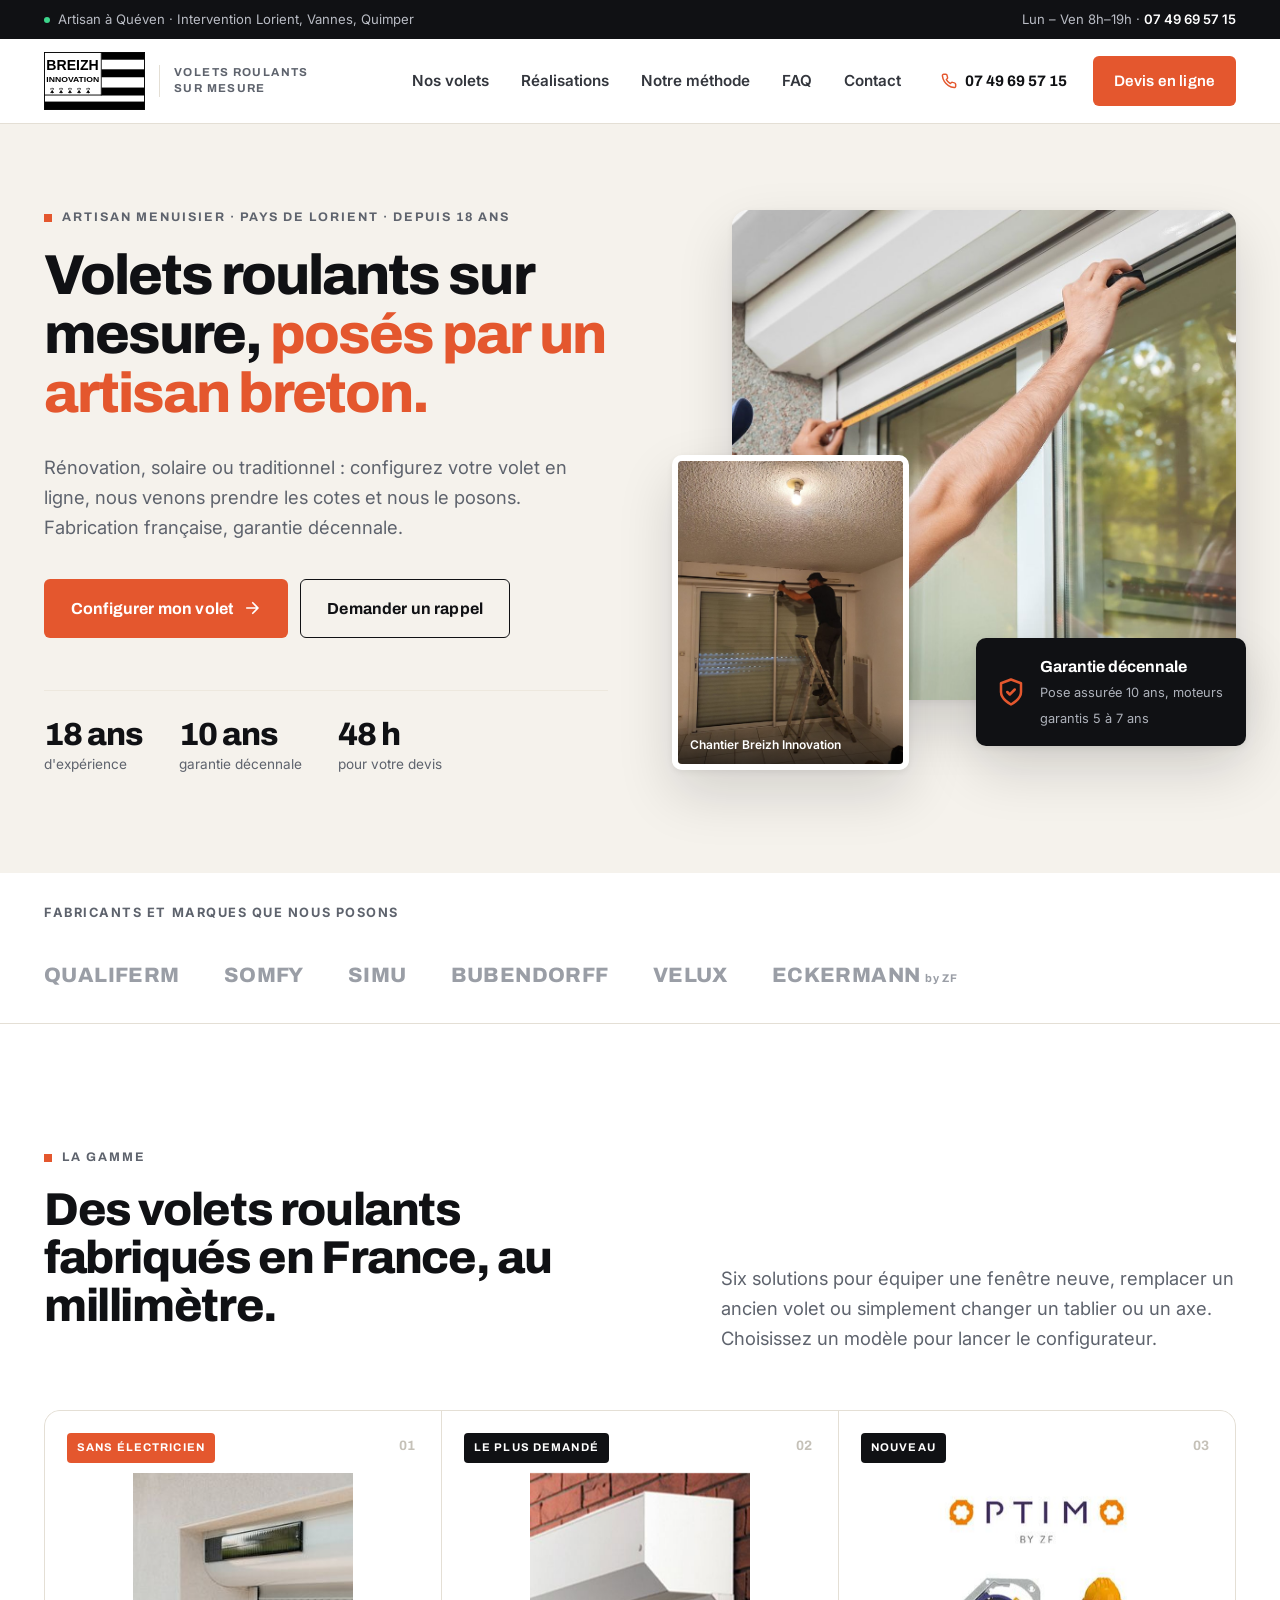
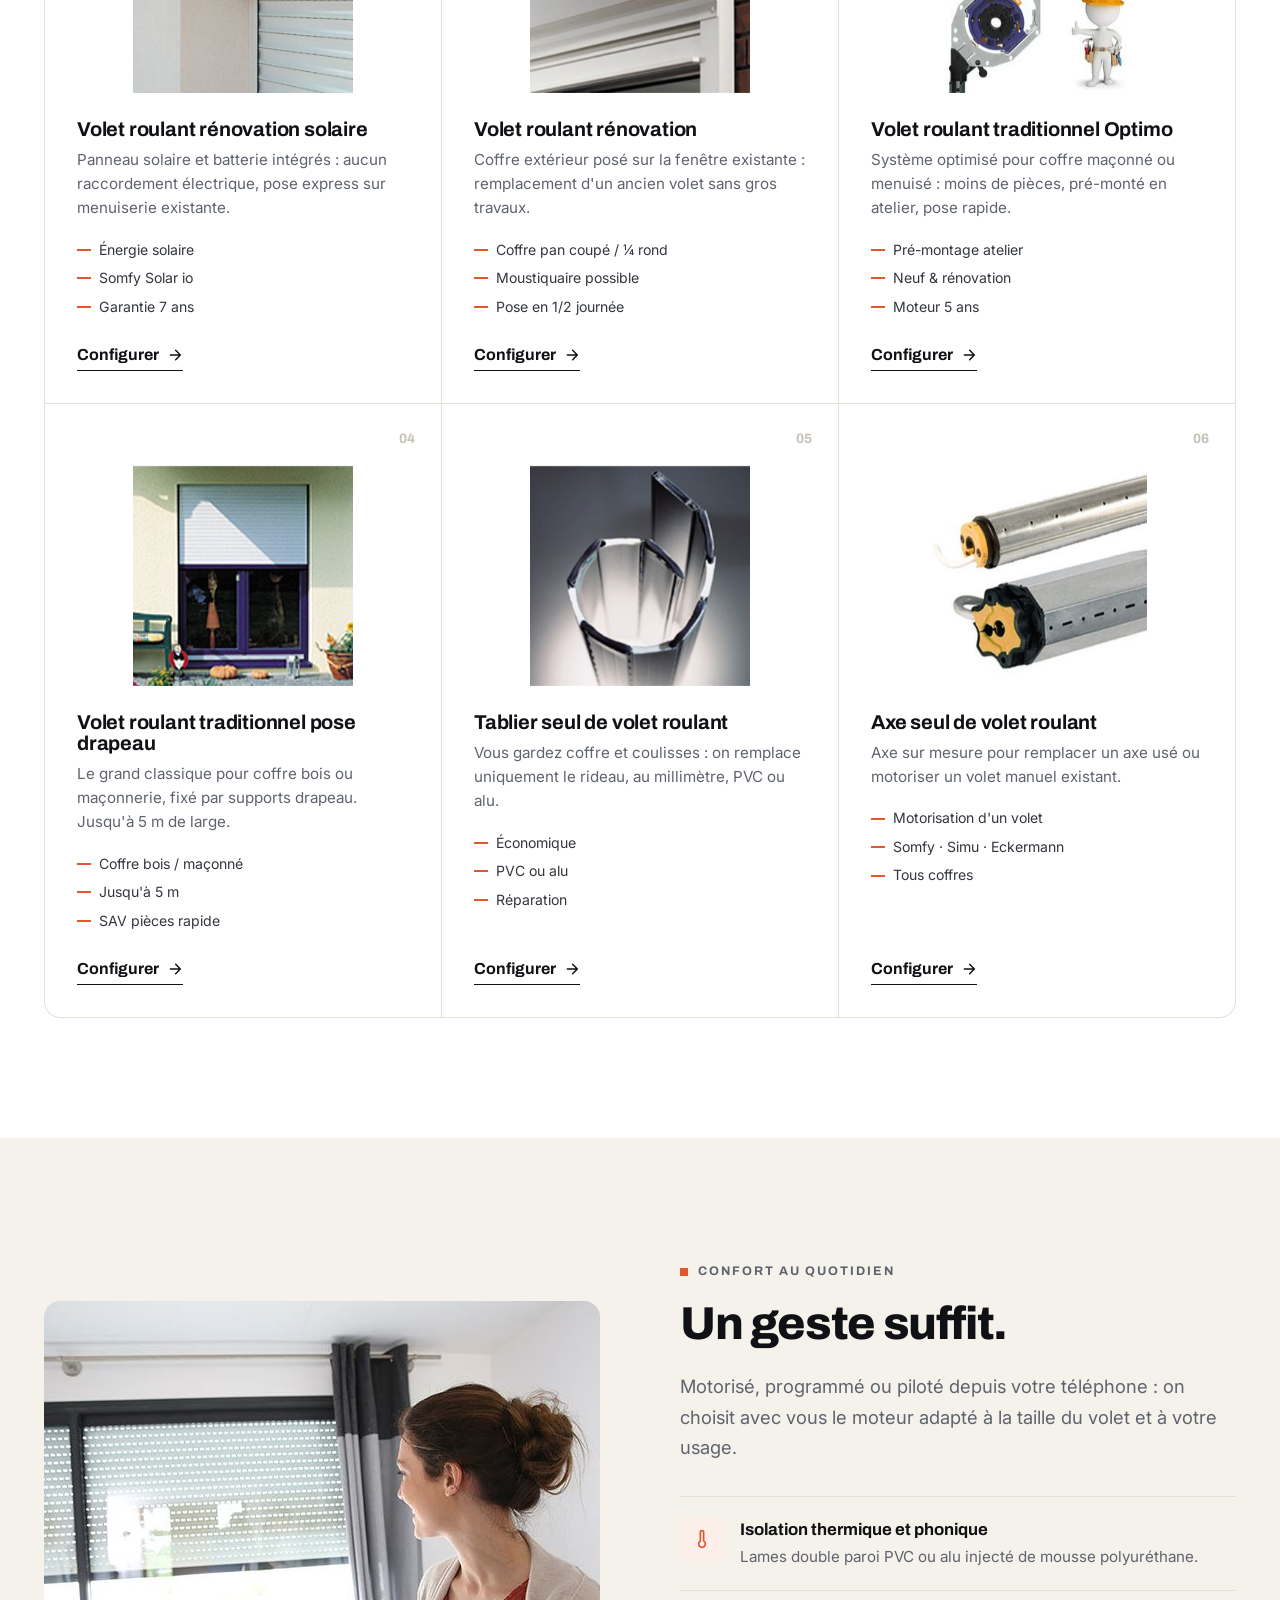
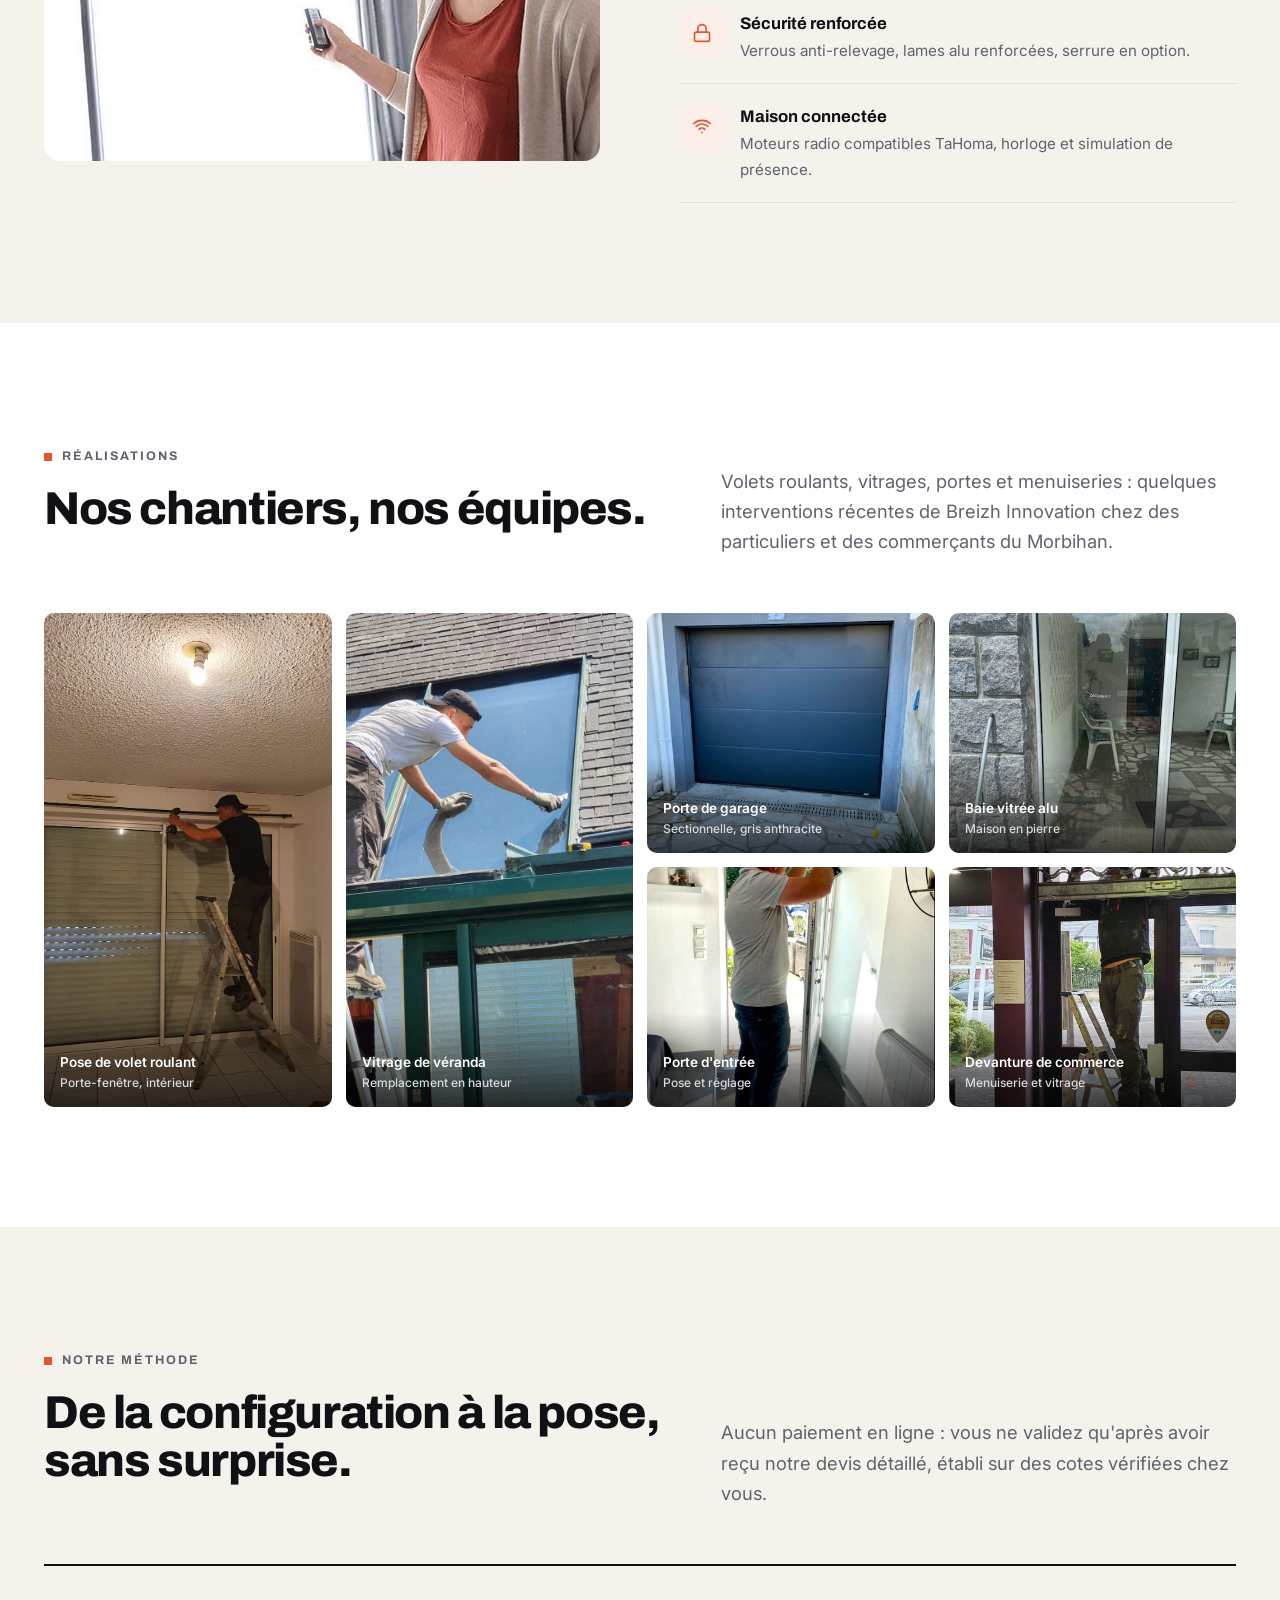
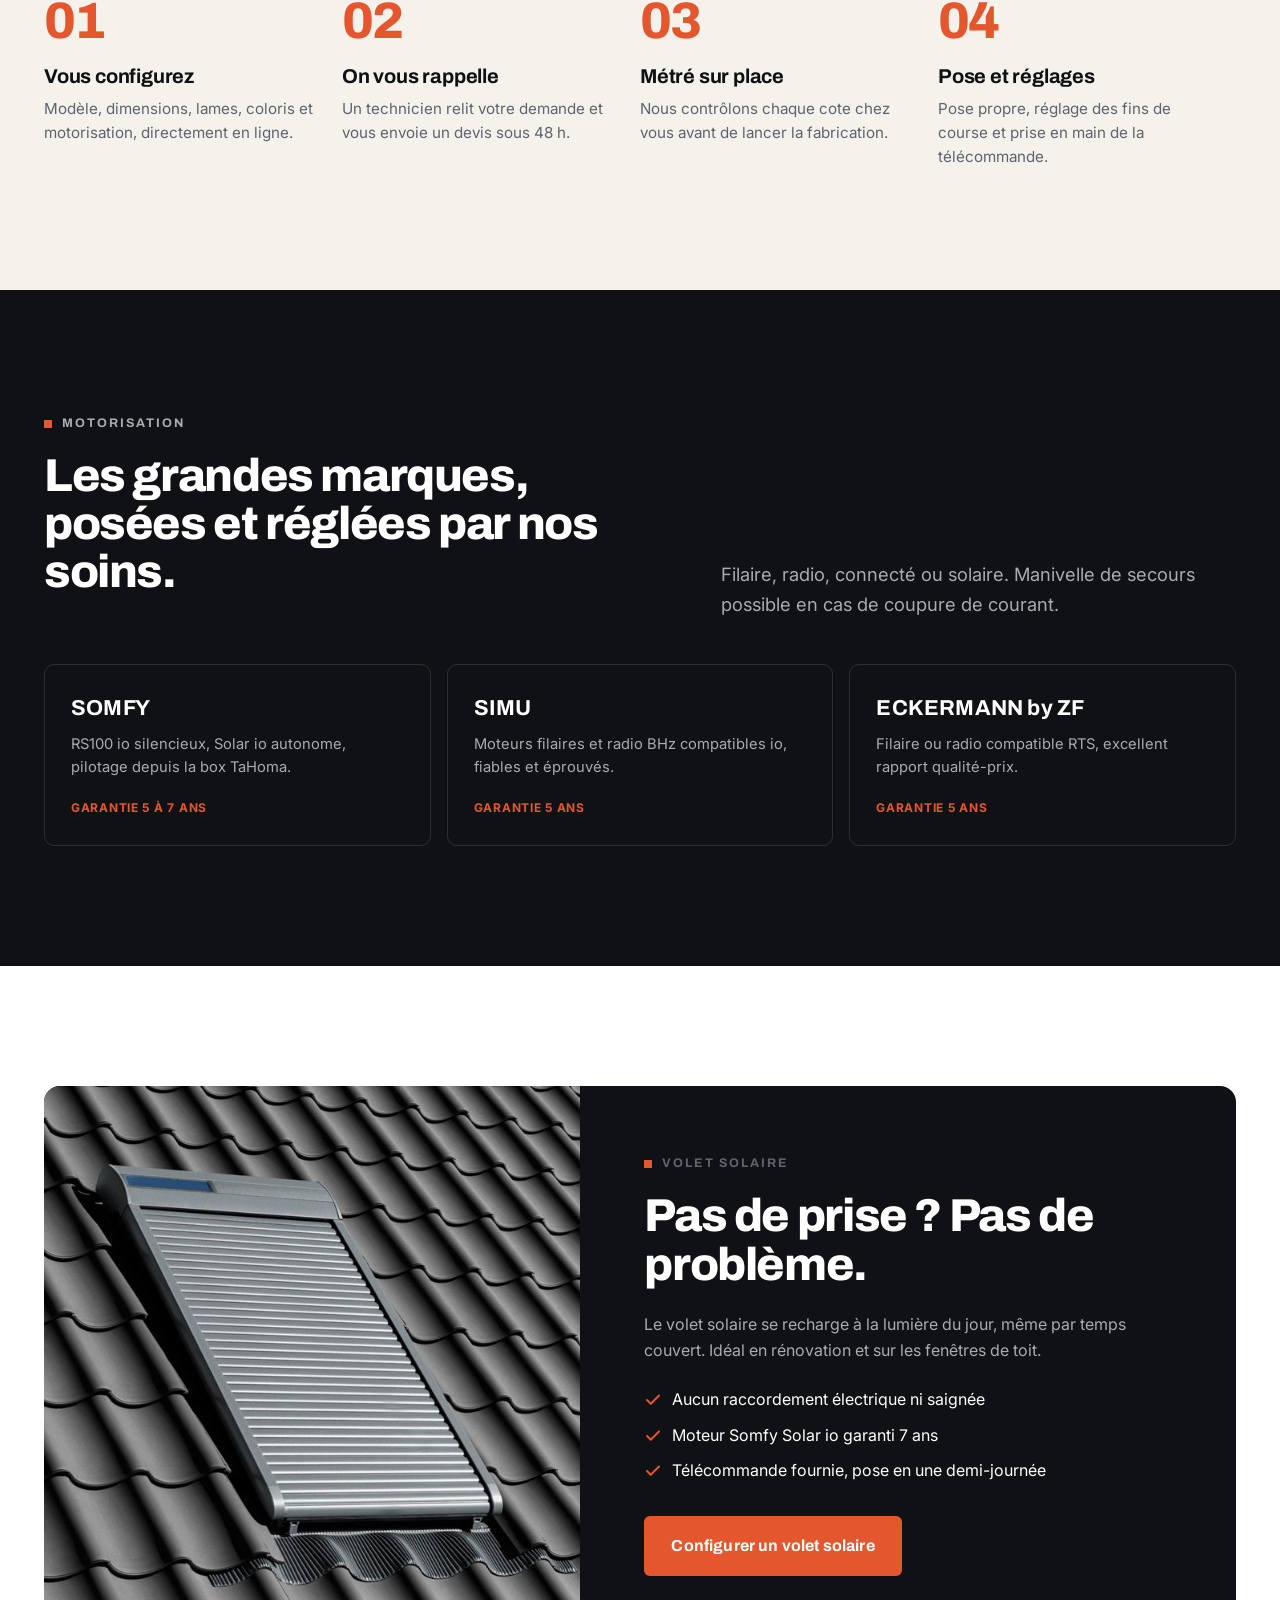
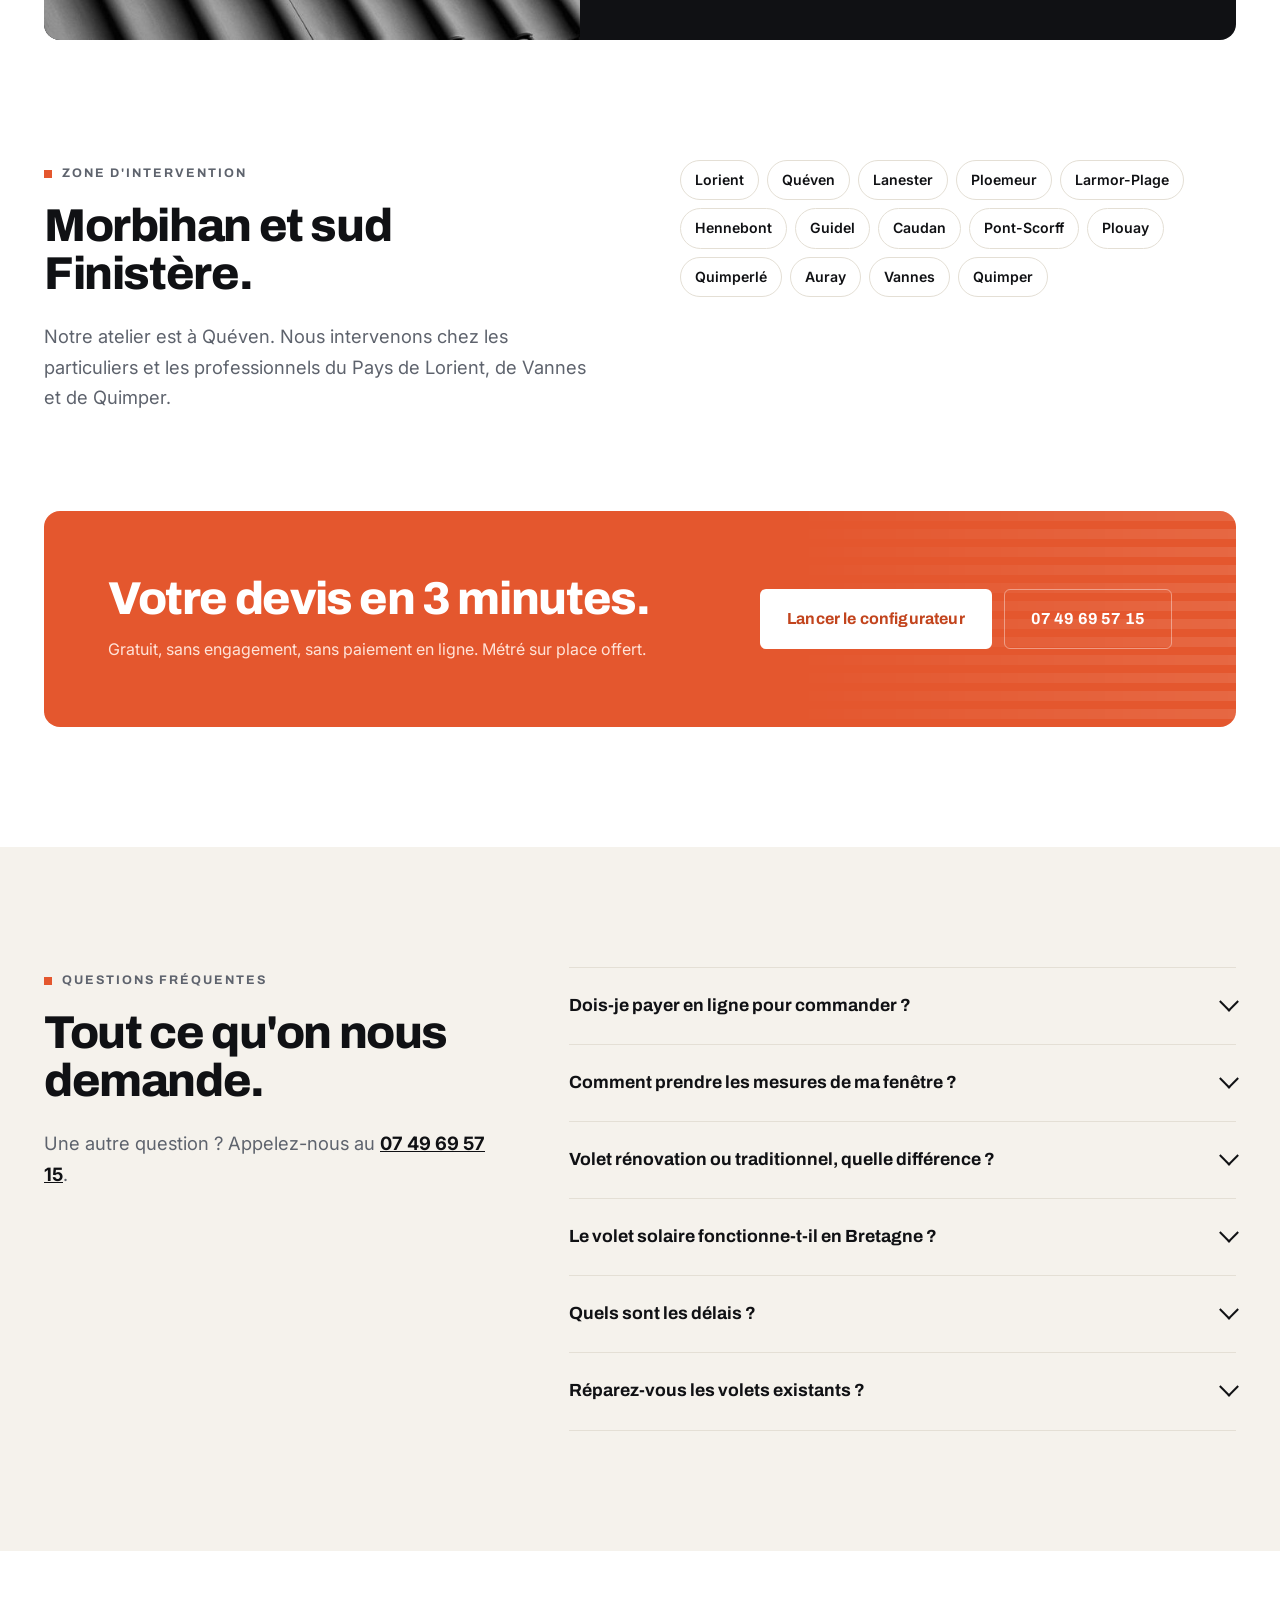
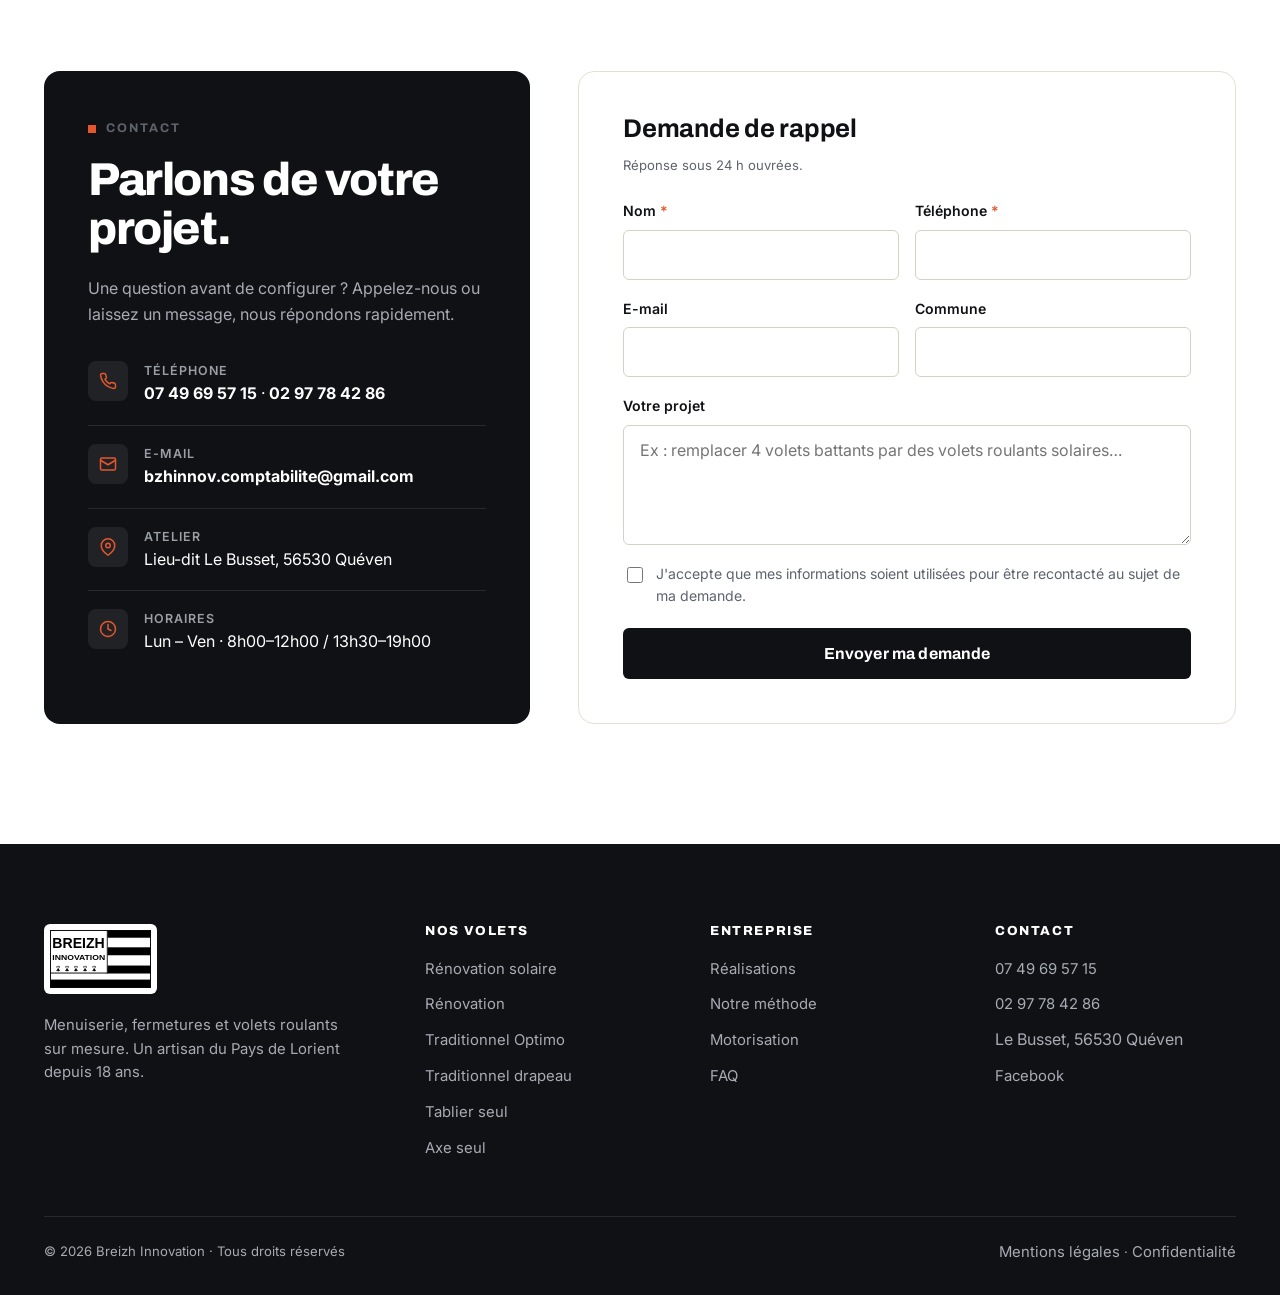
==== commit 7254f8ed: "Numéro de version sur CSS/JS pour éviter l'ancien cache Co-Authored-By: Claude Opus 5.5 <noreply@ant" ====
--- a/index.html
+++ b/index.html
@@ -10,7 +10,7 @@
 <link rel="preconnect" href="https://fonts.googleapis.com">
 <link rel="preconnect" href="https://fonts.gstatic.com" crossorigin>
 <link href="https://fonts.googleapis.com/css2?family=Archivo:wght@600;700;800&family=Inter:wght@400;500;600;700&display=swap" rel="stylesheet">
-<link rel="stylesheet" href="assets/css/style.css">
+<link rel="stylesheet" href="assets/css/style.css?v=5">
 </head>
 <body>
 
@@ -286,7 +286,7 @@
   </div>
 </footer>
 
-<script src="assets/js/common.js"></script>
-<script src="assets/js/home.js"></script>
+<script src="assets/js/common.js?v=5"></script>
+<script src="assets/js/home.js?v=5"></script>
 </body>
 </html>
--- a/assets/css/style.css
+++ b/assets/css/style.css
@@ -360,7 +360,7 @@
 .current-logo p{color:var(--muted);margin:0;max-width:640px}
 
 /* Reveal */
-.reveal{opacity:0;transform:translateY(16px);transition:opacity .7s ease,transform .7s ease}
+.js .reveal{opacity:0;transform:translateY(16px);transition:opacity .7s ease,transform .7s ease}
 .reveal.in{opacity:1;transform:none}
 
 /* Responsive */
